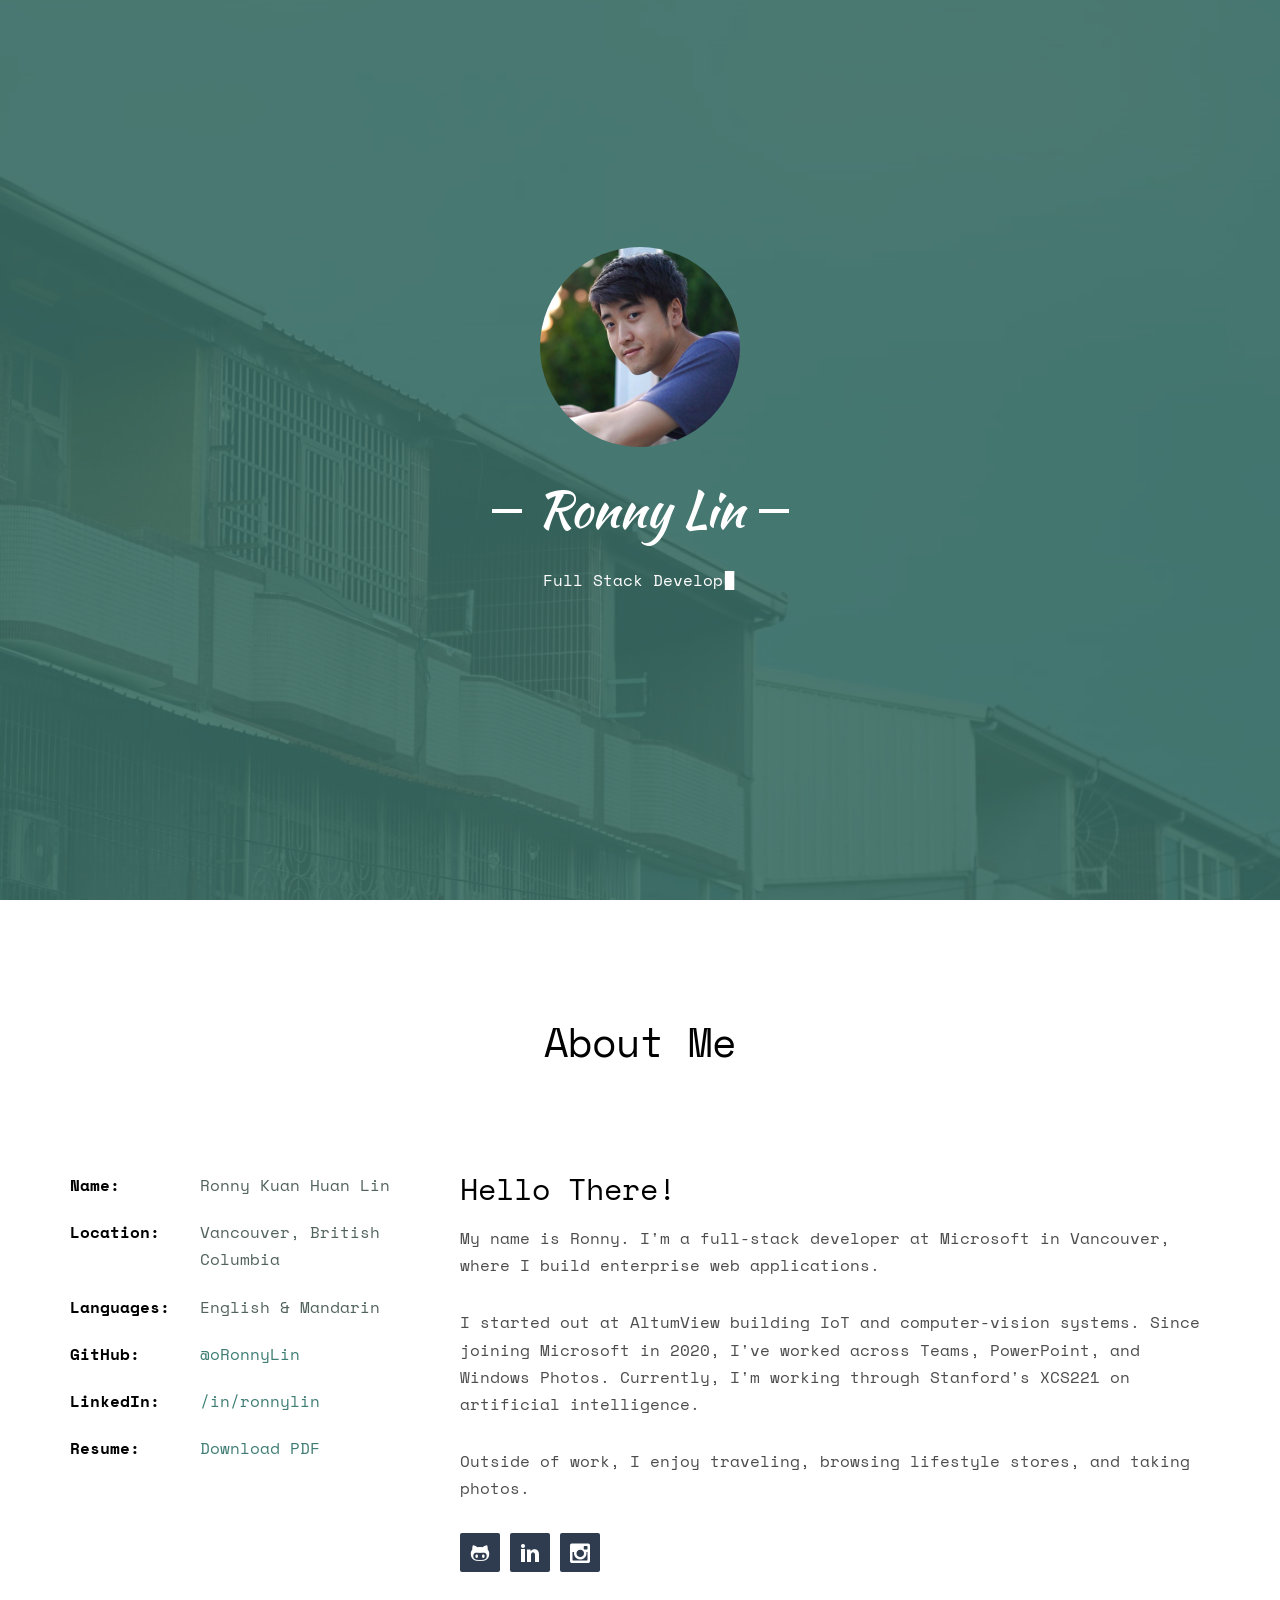
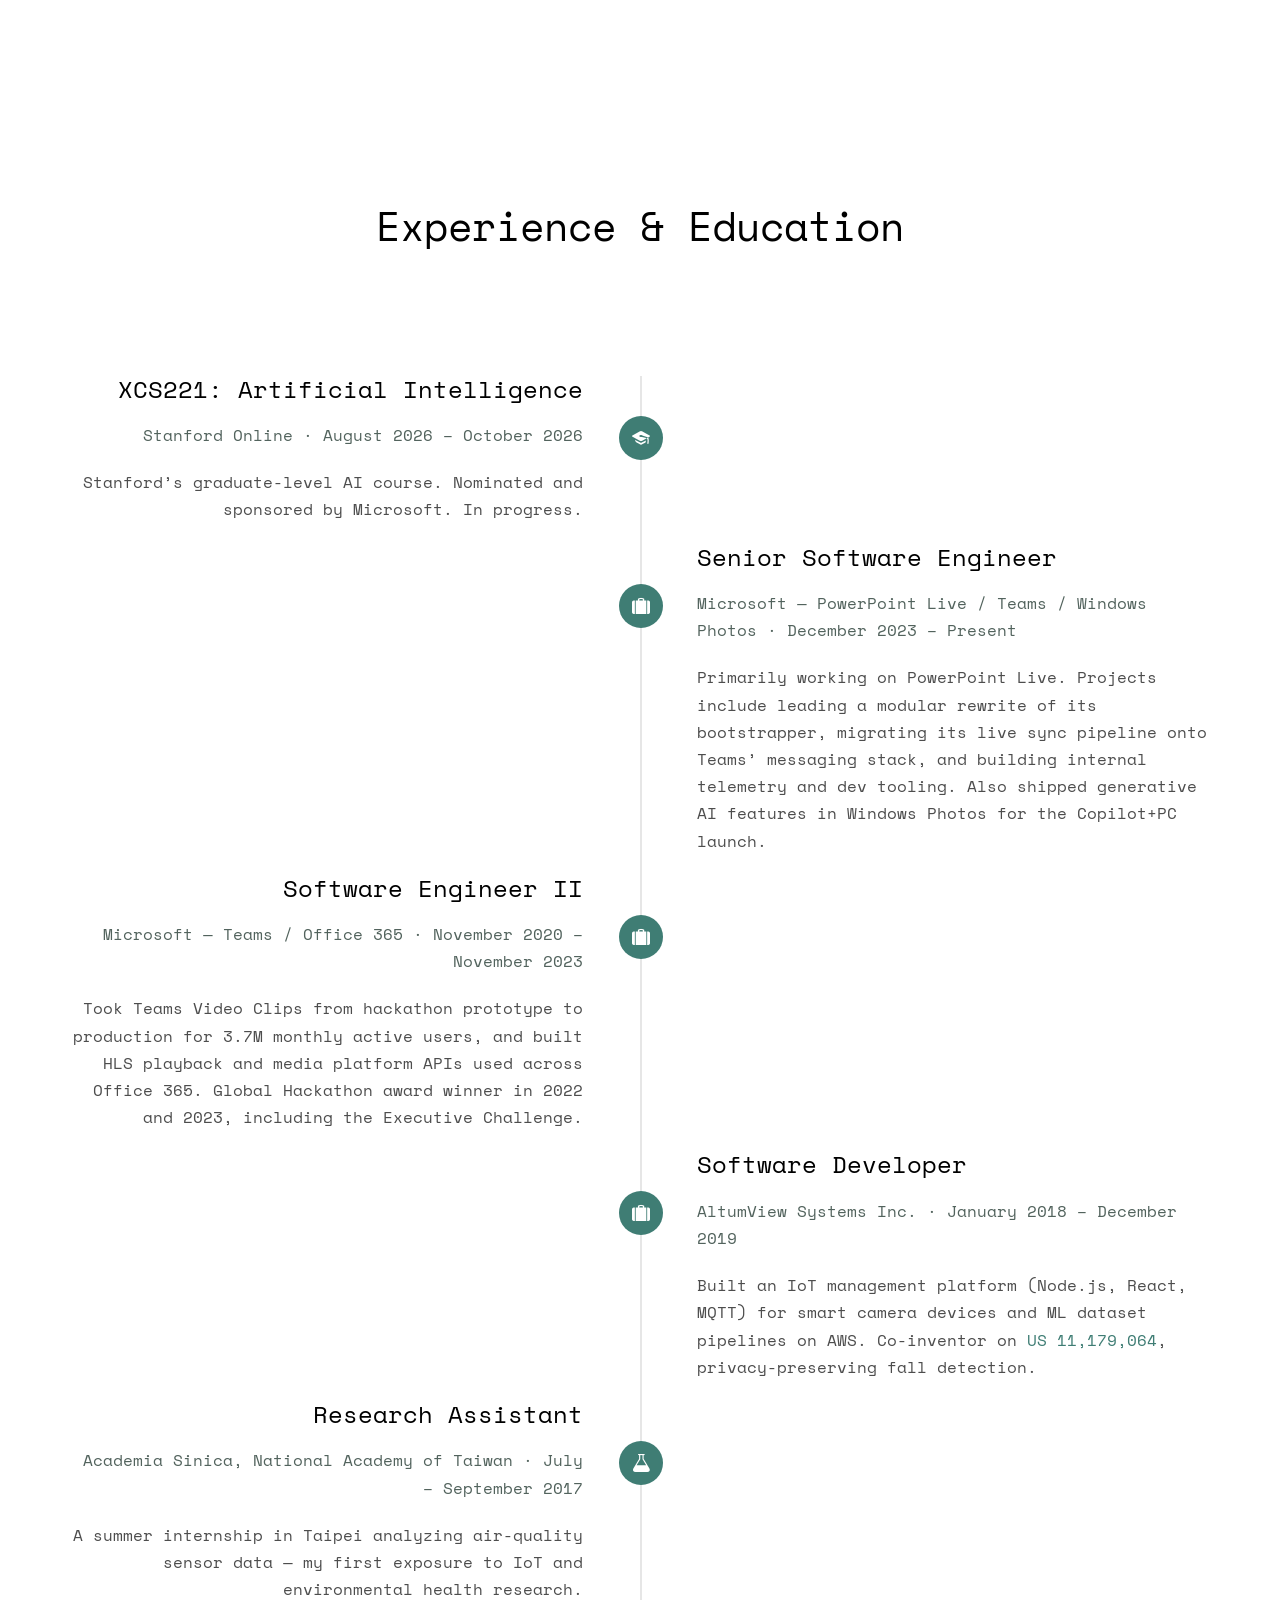
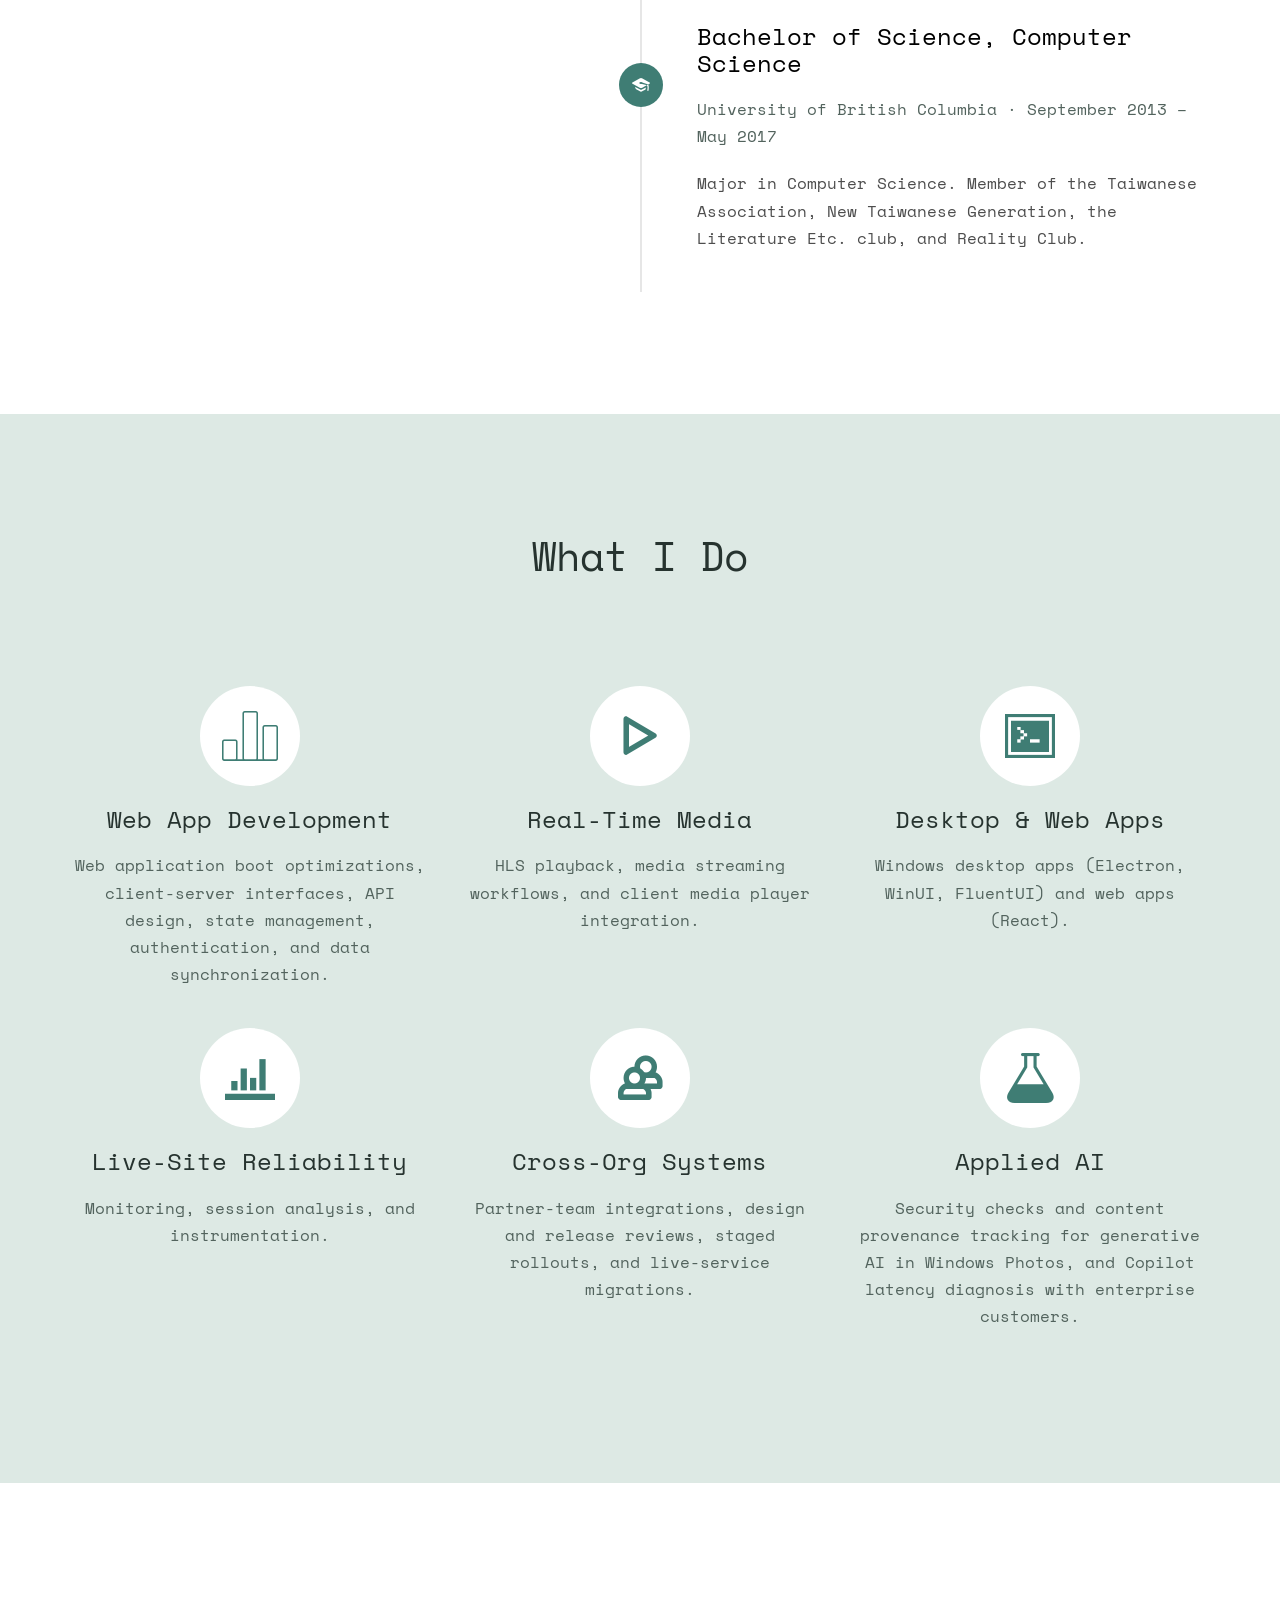
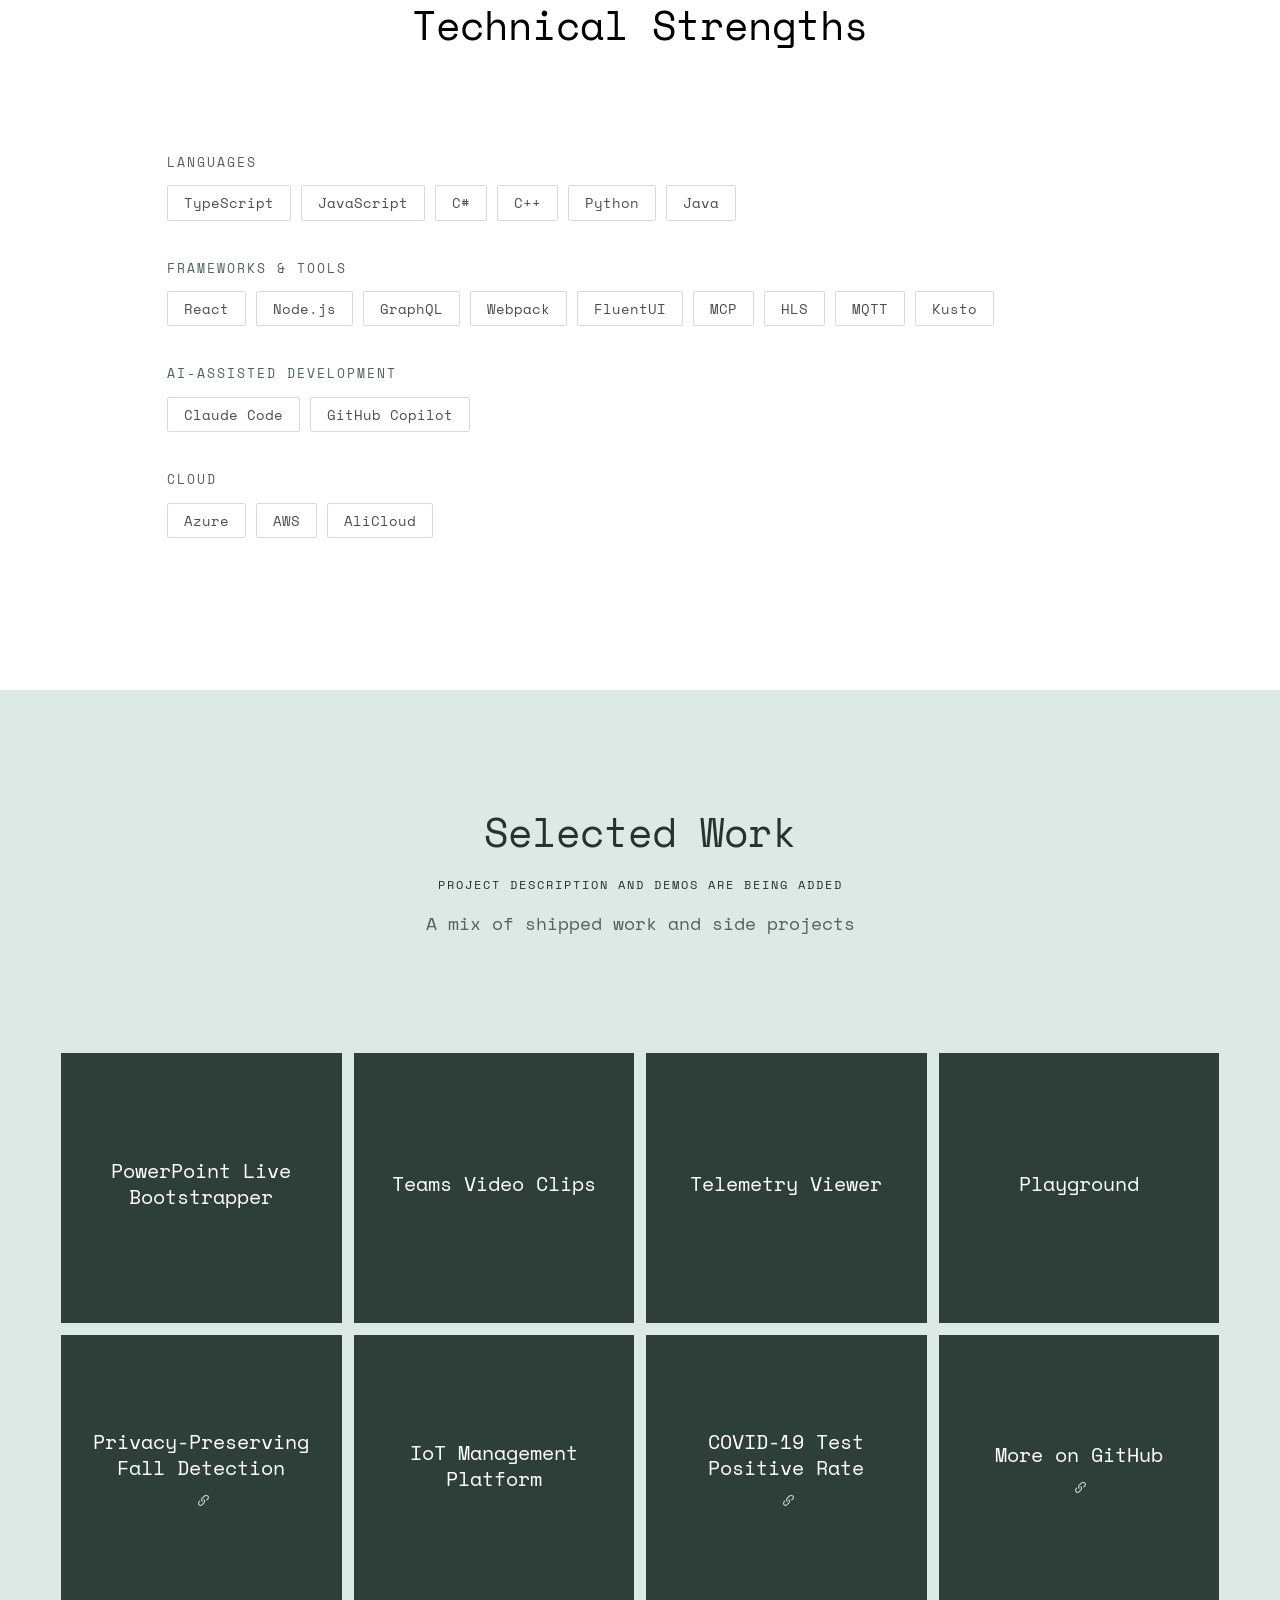
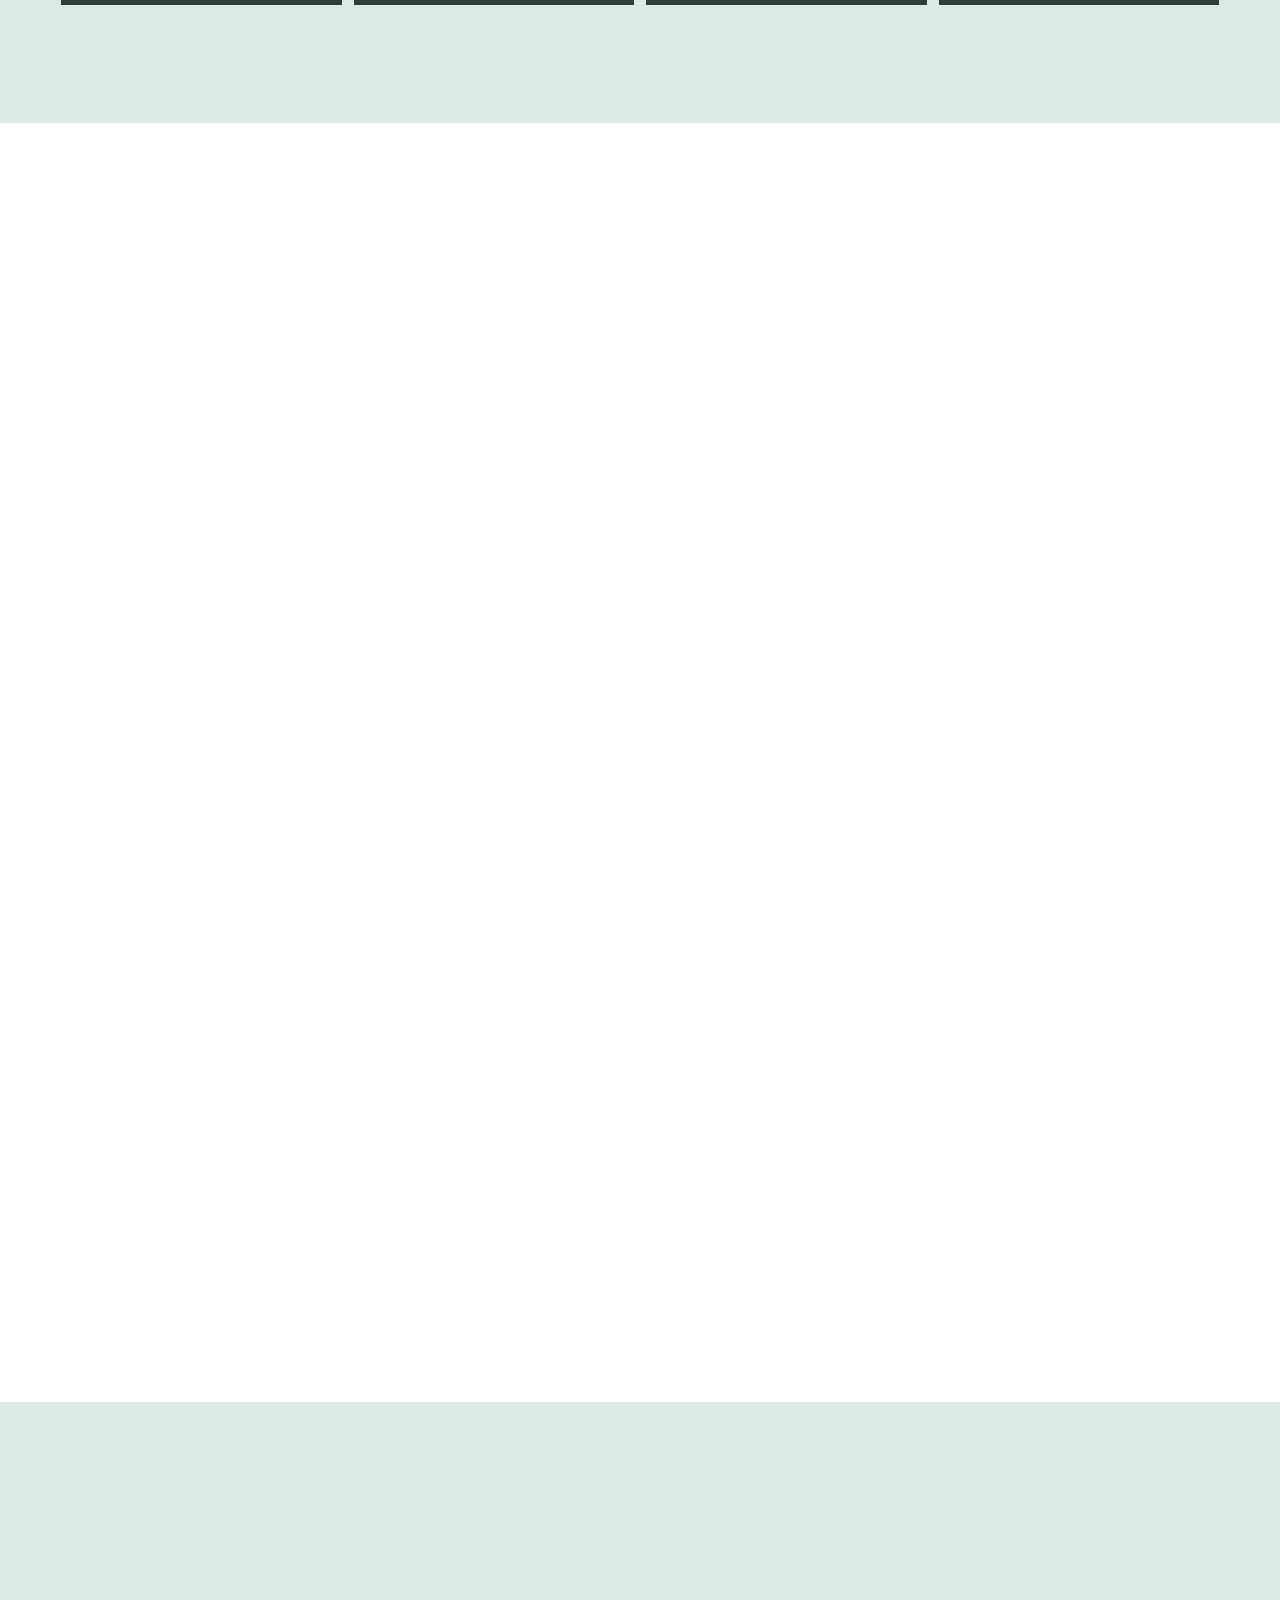
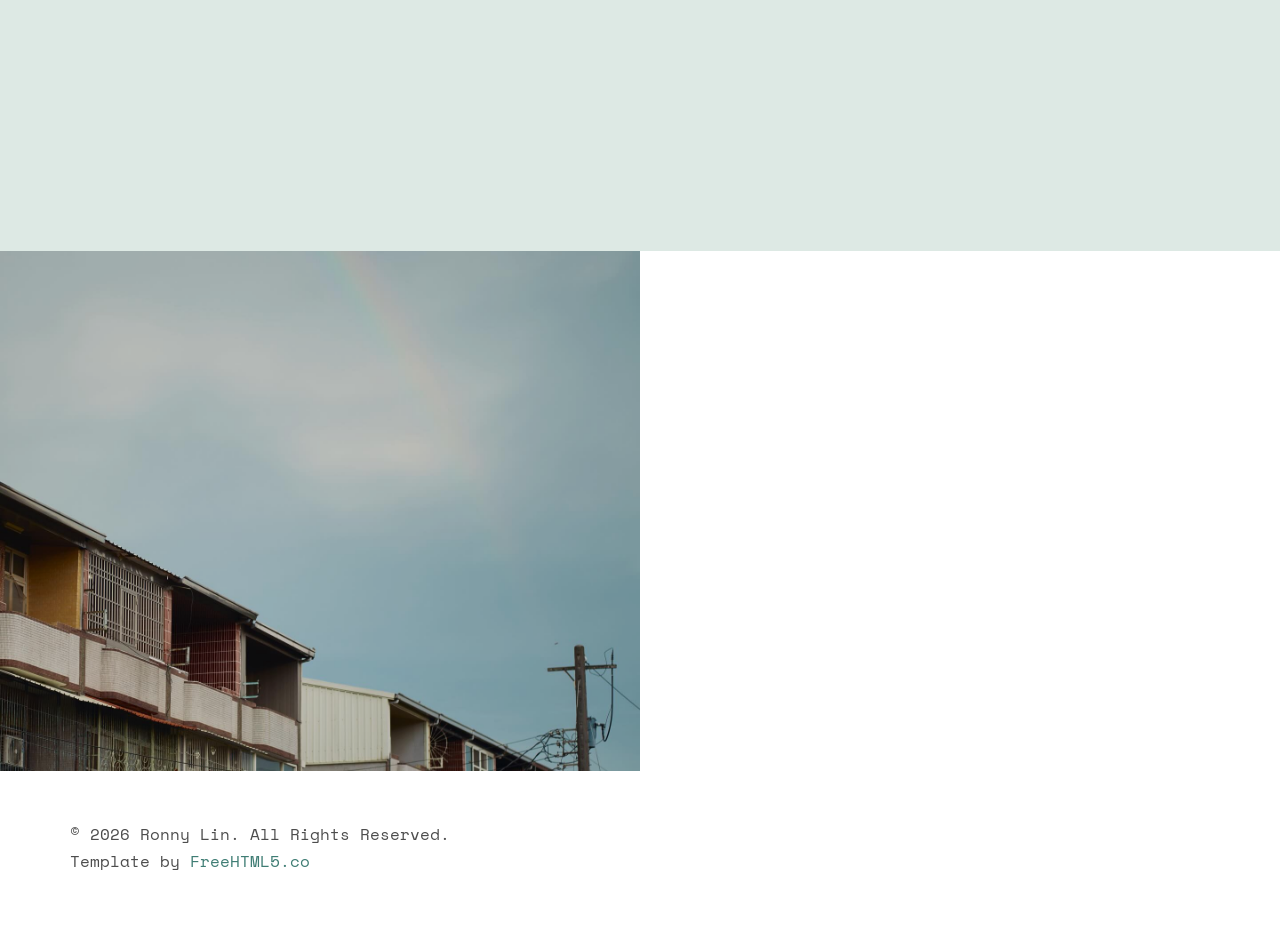
==== index.html @ 52135953 "Hide the role line until typing starts; cycle to Amateur Photographer The role line ships with its f" ====
<!DOCTYPE HTML>
<html lang="en">
	<head>
	<meta charset="utf-8">
	<meta http-equiv="X-UA-Compatible" content="IE=edge">
	<meta name="viewport" content="width=device-width, initial-scale=1">

	<title>Ronny Lin &mdash; Full Stack Developer</title>
	<meta name="description" content="Full stack developer in Vancouver, working across PowerPoint Live, Teams, and Windows Photos. Front-end performance, real-time media, and developer tooling." />
	<meta name="keywords" content="Ronny Lin, software engineer, Vancouver, Microsoft, TypeScript, React, front-end performance, real-time media" />
	<meta name="author" content="Ronny Lin" />

	<meta property="og:title" content="Ronny Lin &mdash; Full Stack Developer"/>
	<meta property="og:description" content="Full stack developer in Vancouver. Front-end performance, real-time media, and developer tooling."/>
	<meta property="og:url" content="https://oronnylin.github.io/"/>
	<meta property="og:site_name" content="Ronny Lin"/>
	<meta property="og:type" content="website"/>
	<meta name="twitter:card" content="summary" />
	<meta name="twitter:title" content="Ronny Lin &mdash; Full Stack Developer" />
	<meta name="twitter:description" content="Full stack developer in Vancouver. Front-end performance, real-time media, and developer tooling." />
	<meta property="og:image" content="https://oronnylin.github.io/images/profile.jpg"/>
	<meta name="twitter:image" content="https://oronnylin.github.io/images/profile.jpg" />
	<link rel="icon" type="image/svg+xml" href="/favicon.svg">

	<link href="https://fonts.googleapis.com/css?family=Space+Mono" rel="stylesheet">
	<link href="https://fonts.googleapis.com/css?family=Kaushan+Script" rel="stylesheet">

	<link rel="stylesheet" href="css/animate.css?v=8">
	<link rel="stylesheet" href="css/icomoon.css?v=8">
	<link rel="stylesheet" href="css/bootstrap.css?v=8">
	<link rel="stylesheet" href="css/style.css?v=8">
	<link rel="stylesheet" href="css/custom.css?v=8">

	<script src="js/modernizr-2.6.2.min.js"></script>
	<!--[if lt IE 9]>
	<script src="js/respond.min.js"></script>
	<![endif]-->

	</head>
	<body>

	<div class="fh5co-loader"></div>

	<div id="page">

	<header id="fh5co-header" class="fh5co-cover js-fullheight" role="banner" style="background-image:url(images/cover-wide.jpg);" data-stellar-background-ratio="0.5">
		<div class="overlay"></div>
		<div class="container">
			<div class="row">
				<div class="col-md-8 col-md-offset-2 text-center">
					<div class="display-t js-fullheight">
						<div class="display-tc js-fullheight hero-stage">
							<div class="profile-thumb hero-reveal" style="background: url(images/profile.jpg);"></div>
							<h1 class="hero-reveal"><span>Ronny Lin</span></h1>
							<h3 class="hero-role"><span id="role-line">Full Stack Developer</span></h3>
							<div class="fh5co-social-wrap hero-icons">
								<ul class="fh5co-social-icons">
									<li><a href="https://github.com/oRonnyLin" target="_blank" rel="noopener" title="GitHub"><i class="icon-github"></i></a></li>
									<li><a href="https://www.linkedin.com/in/ronnylin" target="_blank" rel="noopener" title="LinkedIn"><i class="icon-linkedin2"></i></a></li>
									<li><a href="https://www.instagram.com/oronnylin/" target="_blank" rel="noopener" title="Instagram"><i class="icon-instagram2"></i></a></li>
								</ul>
							</div>
						</div>
					</div>
				</div>
			</div>
		</div>
	</header>

	<div id="fh5co-about" class="animate-box">
		<div class="container">
			<div class="row">
				<div class="col-md-8 col-md-offset-2 text-center fh5co-heading">
					<h2>About Me</h2>
				</div>
			</div>
			<div class="row">
				<div class="col-md-4">
					<ul class="info">
						<li><span class="first-block">Name:</span><span class="second-block">Ronny Kuan Huan Lin</span></li>
						<li><span class="first-block">Location:</span><span class="second-block">Vancouver, British Columbia</span></li>
						<li><span class="first-block">Languages:</span><span class="second-block">English &amp; Mandarin</span></li>
						<li><span class="first-block">GitHub:</span><span class="second-block"><a href="https://github.com/oRonnyLin" target="_blank" rel="noopener">@oRonnyLin</a></span></li>
						<li><span class="first-block">LinkedIn:</span><span class="second-block"><a href="https://www.linkedin.com/in/ronnylin" target="_blank" rel="noopener">/in/ronnylin</a></span></li>
						<li><span class="first-block">Resume:</span><span class="second-block"><a href="files/resume.pdf" target="_blank" rel="noopener">Download PDF</a></span></li>
					</ul>
				</div>
				<div class="col-md-8">
					<h2>Hello There!</h2>
					<p>My name is Ronny. I'm a full-stack developer at Microsoft in Vancouver, where I build enterprise web applications.</p>
					<p>I started out at AltumView building IoT and computer-vision systems. Since joining Microsoft in 2020, I've worked across Teams, PowerPoint, and Windows Photos. Currently, I'm working through Stanford's XCS221 on artificial intelligence.</p>
					<p>Outside of work, I enjoy traveling, browsing lifestyle stores, and taking photos.</p>
					<div class="fh5co-social-wrap">
						<ul class="fh5co-social-icons">
							<li><a href="https://github.com/oRonnyLin" target="_blank" rel="noopener" aria-label="GitHub"><i class="icon-github" aria-hidden="true"></i></a></li>
							<li><a href="https://www.linkedin.com/in/ronnylin" target="_blank" rel="noopener" aria-label="LinkedIn"><i class="icon-linkedin2" aria-hidden="true"></i></a></li>
							<li><a href="https://www.instagram.com/oronnylin/" target="_blank" rel="noopener" aria-label="Instagram"><i class="icon-instagram2" aria-hidden="true"></i></a></li>
						</ul>
					</div>
				</div>
			</div>
		</div>
	</div>

	<div id="fh5co-resume" class="fh5co-bg-color">
		<div class="container">
			<div class="row animate-box">
				<div class="col-md-8 col-md-offset-2 text-center fh5co-heading">
					<h2>Experience &amp; Education</h2>
				</div>
			</div>
			<div class="row">
				<div class="col-md-12 col-md-offset-0">
					<ul class="timeline">

						<li class="animate-box timeline-unverted">
							<div class="timeline-badge"><i class="icon-graduation-cap"></i></div>
							<div class="timeline-panel">
								<div class="timeline-heading">
									<h3 class="timeline-title">XCS221: Artificial Intelligence</h3>
									<span class="company">Stanford Online &middot; August 2026 &ndash; October 2026</span>
								</div>
								<div class="timeline-body">
									<p>Stanford&rsquo;s graduate-level AI course. Nominated and sponsored by Microsoft. In progress.</p>
								</div>
							</div>
						</li>

						<li class="timeline-inverted animate-box">
							<div class="timeline-badge"><i class="icon-suitcase"></i></div>
							<div class="timeline-panel">
								<div class="timeline-heading">
									<h3 class="timeline-title">Senior Software Engineer</h3>
									<span class="company">Microsoft &mdash; PowerPoint Live / Teams / Windows Photos &middot; December 2023 &ndash; Present</span>
								</div>
								<div class="timeline-body">
									<p>Primarily working on PowerPoint Live. Projects include leading a modular rewrite of its bootstrapper, migrating its live sync pipeline onto Teams&rsquo; messaging stack, and building internal telemetry and dev tooling. Also shipped generative AI features in Windows Photos for the Copilot+PC launch.</p>
								</div>
							</div>
						</li>

						<li class="animate-box timeline-unverted">
							<div class="timeline-badge"><i class="icon-suitcase"></i></div>
							<div class="timeline-panel">
								<div class="timeline-heading">
									<h3 class="timeline-title">Software Engineer II</h3>
									<span class="company">Microsoft &mdash; Teams / Office 365 &middot; November 2020 &ndash; November 2023</span>
								</div>
								<div class="timeline-body">
									<p>Took Teams Video Clips from hackathon prototype to production for 3.7M monthly active users, and built HLS playback and media platform APIs used across Office 365. Global Hackathon award winner in 2022 and 2023, including the Executive Challenge.</p>
								</div>
							</div>
						</li>

						<li class="timeline-inverted animate-box">
							<div class="timeline-badge"><i class="icon-suitcase"></i></div>
							<div class="timeline-panel">
								<div class="timeline-heading">
									<h3 class="timeline-title">Software Developer</h3>
									<span class="company">AltumView Systems Inc. &middot; January 2018 &ndash; December 2019</span>
								</div>
								<div class="timeline-body">
									<p>Built an IoT management platform (Node.js, React, MQTT) for smart camera devices and ML dataset pipelines on AWS. Co-inventor on <a href="https://patents.google.com/patent/US11179064B2/en" target="_blank" rel="noopener">US&nbsp;11,179,064</a>, privacy-preserving fall detection.</p>
								</div>
							</div>
						</li>

						<li class="animate-box timeline-unverted">
							<div class="timeline-badge"><i class="icon-lab"></i></div>
							<div class="timeline-panel">
								<div class="timeline-heading">
									<h3 class="timeline-title">Research Assistant</h3>
									<span class="company">Academia Sinica, National Academy of Taiwan &middot; July &ndash; September 2017</span>
								</div>
								<div class="timeline-body">
									<p>A summer internship in Taipei analyzing air-quality sensor data &mdash; my first exposure to IoT and environmental health research.</p>
								</div>
							</div>
						</li>

						<li class="timeline-inverted animate-box">
							<div class="timeline-badge"><i class="icon-graduation-cap"></i></div>
							<div class="timeline-panel">
								<div class="timeline-heading">
									<h3 class="timeline-title">Bachelor of Science, Computer Science</h3>
									<span class="company">University of British Columbia &middot; September 2013 &ndash; May 2017</span>
								</div>
								<div class="timeline-body">
									<p>Major in Computer Science. Member of the Taiwanese Association, New Taiwanese Generation, the Literature Etc. club, and Reality Club.</p>
								</div>
							</div>
						</li>

			    	</ul>
				</div>
			</div>
		</div>
	</div>

	<div id="fh5co-features" class="animate-box">
		<div class="container">
			<div class="services-padding">
				<div class="row">
					<div class="col-md-8 col-md-offset-2 text-center fh5co-heading">
						<h2>What I Do</h2>
					</div>
				</div>
				<div class="row">
					<div class="col-md-4 text-center">
						<div class="feature-left">
							<span class="icon"><i class="icon-bargraph"></i></span>
							<div class="feature-copy">
								<h3>Web App Development</h3>
								<p>Web application boot optimizations, client-server interfaces, API design, state management, authentication, and data synchronization.</p>
							</div>
						</div>
					</div>
					<div class="col-md-4 text-center">
						<div class="feature-left">
							<span class="icon"><i class="icon-play"></i></span>
							<div class="feature-copy">
								<h3>Real-Time Media</h3>
								<p>HLS playback, media streaming workflows, and client media player integration.</p>
							</div>
						</div>
					</div>
					<div class="col-md-4 text-center">
						<div class="feature-left">
							<span class="icon"><i class="icon-terminal"></i></span>
							<div class="feature-copy">
								<h3>Desktop &amp; Web Apps</h3>
								<p>Windows desktop apps (Electron, WinUI, FluentUI) and web apps (React).</p>
							</div>
						</div>
					</div>
				</div>

				<div class="row">
					<div class="col-md-4 text-center">
						<div class="feature-left">
							<span class="icon"><i class="icon-stats-bars"></i></span>
							<div class="feature-copy">
								<h3>Live-Site Reliability</h3>
								<p>Monitoring, session analysis, and instrumentation.</p>
							</div>
						</div>
					</div>
					<div class="col-md-4 text-center">
						<div class="feature-left">
							<span class="icon"><i class="icon-users2"></i></span>
							<div class="feature-copy">
								<h3>Cross-Org Systems</h3>
								<p>Partner-team integrations, design and release reviews, staged rollouts, and live-service migrations.</p>
							</div>
						</div>
					</div>
					<div class="col-md-4 text-center">
						<div class="feature-left">
							<span class="icon"><i class="icon-lab"></i></span>
							<div class="feature-copy">
								<h3>Applied AI</h3>
								<p>Security checks and content provenance tracking for generative AI in Windows Photos, and Copilot latency diagnosis with enterprise customers.</p>
							</div>
						</div>
					</div>
				</div>
			</div>
		</div>
	</div>

	<div id="fh5co-skills" class="animate-box">
		<div class="container">
			<div class="row">
				<div class="col-md-8 col-md-offset-2 text-center fh5co-heading">
					<h2>Technical Strengths</h2>
				</div>
			</div>
			<div class="row">
				<div class="col-md-10 col-md-offset-1">
					<div class="skill-group">
						<h3>Languages</h3>
						<ul class="skill-tags">
							<li>TypeScript</li><li>JavaScript</li><li>C#</li><li>C++</li><li>Python</li><li>Java</li>
						</ul>
					</div>
					<div class="skill-group">
						<h3>Frameworks &amp; Tools</h3>
						<ul class="skill-tags">
							<li>React</li><li>Node.js</li><li>GraphQL</li><li>Webpack</li><li>FluentUI</li><li>MCP</li><li>HLS</li><li>MQTT</li><li>Kusto</li>
						</ul>
					</div>
					<div class="skill-group">
						<h3>AI-Assisted Development</h3>
						<ul class="skill-tags">
							<li>Claude Code</li><li>GitHub Copilot</li>
						</ul>
					</div>
					<div class="skill-group">
						<h3>Cloud</h3>
						<ul class="skill-tags">
							<li>Azure</li><li>AWS</li><li>AliCloud</li>
						</ul>
					</div>
				</div>
			</div>
		</div>
	</div>

	<div id="fh5co-work" class="fh5co-bg-dark">
		<div class="container">
			<div class="row animate-box">
				<div class="col-md-8 col-md-offset-2 text-center fh5co-heading">
					<h2>Selected Work</h2>
					<span class="wip">Project description and demos are being added</span>
					<p>A mix of shipped work and side projects</p>
				</div>
			</div>
			<div class="row">

				<div class="col-md-3 text-center col-padding animate-box">
					<div class="work work--flat">
						<div class="desc">
							<h3>PowerPoint Live Bootstrapper</h3>
						</div>
					</div>
				</div>
				<div class="col-md-3 text-center col-padding animate-box">
					<div class="work work--flat">
						<div class="desc">
							<h3>Teams Video Clips</h3>
						</div>
					</div>
				</div>
				<div class="col-md-3 text-center col-padding animate-box">
					<div class="work work--flat">
						<div class="desc">
							<h3>Telemetry Viewer</h3>
						</div>
					</div>
				</div>
				<div class="col-md-3 text-center col-padding animate-box">
					<div class="work work--flat">
						<div class="desc">
							<h3>Playground</h3>
						</div>
					</div>
				</div>
				<div class="col-md-3 text-center col-padding animate-box">
					<a href="https://patents.google.com/patent/US11179064B2/en" target="_blank" rel="noopener" class="work work--flat work--link">
						<div class="desc">
							<h3>Privacy-Preserving Fall Detection</h3>
							<span><i class="icon-link2"></i></span>
						</div>
					</a>
				</div>
				<div class="col-md-3 text-center col-padding animate-box">
					<div class="work work--flat">
						<div class="desc">
							<h3>IoT Management Platform</h3>
						</div>
					</div>
				</div>
				<div class="col-md-3 text-center col-padding animate-box">
					<a href="https://github.com/kl884/COVID-19-Test-Positive-Rate" target="_blank" rel="noopener" class="work work--flat work--link">
						<div class="desc">
							<h3>COVID-19 Test Positive Rate</h3>
							<span><i class="icon-link2"></i></span>
						</div>
					</a>
				</div>
				<div class="col-md-3 text-center col-padding animate-box">
					<a href="https://github.com/oRonnyLin?tab=repositories" target="_blank" rel="noopener" class="work work--flat work--link">
						<div class="desc">
							<h3>More on GitHub</h3>
							<span><i class="icon-link2"></i></span>
						</div>
					</a>
				</div>
			</div>
		</div>
	</div>


	<div id="fh5co-photos">
		<div class="container">
			<div class="row animate-box">
				<div class="col-md-8 col-md-offset-2 text-center fh5co-heading">
					<h2>Photography</h2>
					<span class="wip">Nature, Street, Life</span>
					<p>I like to take photos of nature and document events around me. These are some of the photos that I&rsquo;ve taken in Taiwan, Japan, and Canada.</p>
				</div>
			</div>
			<div class="row animate-box">
				<div class="col-md-12">
					<div class="photo-grid">
						<a href="images/photos/photo-1.jpg" target="_blank" rel="noopener"><img src="images/photos/photo-1.jpg" alt="Figures walking through circles of dappled sunlight on a forest floor" loading="lazy"></a>
						<a href="images/photos/photo-2.jpg" target="_blank" rel="noopener"><img src="images/photos/photo-2.jpg" alt="Morning fog flowing over layered mountain ridges at sunrise" loading="lazy"></a>
						<a href="images/photos/photo-6.jpg" target="_blank" rel="noopener"><img src="images/photos/photo-6.jpg" alt="Tunnel of vermilion torii gates at Fushimi Inari, Kyoto" loading="lazy"></a>
						<a href="images/photos/photo-3.jpg" target="_blank" rel="noopener"><img src="images/photos/photo-3.jpg" alt="Blue-hazed mountain ridges receding toward a lake in the valley" loading="lazy"></a>
						<a href="images/photos/photo-4.jpg" target="_blank" rel="noopener"><img src="images/photos/photo-4.jpg" alt="Blue forget-me-not flowers against dark green leaves" loading="lazy"></a>
						<a href="images/photos/photo-5.jpg" target="_blank" rel="noopener"><img src="images/photos/photo-5.jpg" alt="A bride’s hand resting on the groom’s arm, bouquet in the foreground" loading="lazy"></a>
					</div>
				</div>
			</div>
		</div>
	</div>

	<div id="fh5co-started" class="fh5co-bg-dark">
		<div class="overlay"></div>
		<div class="container">
			<div class="row animate-box">
				<div class="col-md-8 col-md-offset-2 text-center fh5co-heading">
					<h2>Get In Touch</h2>
					<p>Open to interesting challenges or just a casual chat</p>
					<p><a href="https://www.linkedin.com/in/ronnylin" target="_blank" rel="noopener" class="btn btn-default btn-lg">Connect on LinkedIn</a></p>
				</div>
			</div>
		</div>
	</div>

	<div id="fh5co-consult">
		<div class="video fh5co-video" style="background-image: url(images/cover.jpg?v=2);">
			<div class="overlay"></div>
		</div>
		<div class="choose animate-box">
			<h2>Contact</h2>
			<ul class="contact-list">
				<li><i class="icon-linkedin2"></i><a href="https://www.linkedin.com/in/ronnylin" target="_blank" rel="noopener">linkedin.com/in/ronnylin</a></li>
				<li><i class="icon-github"></i><a href="https://github.com/oRonnyLin" target="_blank" rel="noopener">github.com/oRonnyLin</a></li>
				<li><i class="icon-instagram2"></i><a href="https://www.instagram.com/oronnylin/" target="_blank" rel="noopener">instagram.com/oronnylin</a></li>
				<li><i class="icon-location2"></i><span>Vancouver, British Columbia</span></li>
			</ul>
			<p><a href="files/resume.pdf" target="_blank" rel="noopener" class="btn btn-primary">Download Resume</a></p>
		</div>
	</div>

	</div>

	<div id="fh5co-footer">
		<div class="container">
			<div class="row">
				<div class="col-md-12">
					<p>&copy; <span id="year">2026</span> Ronny Lin. All Rights Reserved.
					<br>Template by <a href="http://freehtml5.co" target="_blank" rel="noopener">FreeHTML5.co</a></p>
				</div>
			</div>
		</div>
	</div>

	<div class="gototop js-top">
		<a href="#" class="js-gotop" aria-label="Back to top"><i class="icon-arrow-up22" aria-hidden="true"></i></a>
	</div>

	<div id="lightbox" role="dialog" aria-modal="true" aria-label="Photo viewer" hidden>
		<button id="lightbox-close" type="button" aria-label="Close photo">&times;</button>
		<img id="lightbox-img" src="" alt="">
	</div>

	<script src="js/jquery.min.js"></script>
	<script src="js/jquery.easing.1.3.js"></script>
	<script src="js/bootstrap.min.js"></script>
	<script src="js/jquery.waypoints.min.js"></script>
	<script src="js/jquery.stellar.min.js"></script>
	<script src="js/main.js"></script>
	<script>document.getElementById('year').textContent = new Date().getFullYear();</script>
	<script>
	(function () {
		var reduced = window.matchMedia && matchMedia('(prefers-reduced-motion: reduce)').matches;

		/* --- hero: rise, type the role, then the icons --- */
		var stage = document.querySelector('.hero-stage');
		var role = document.getElementById('role-line');
		if (stage && role && !reduced) {
			stage.classList.add('hero-armed');
			setTimeout(function () { stage.classList.add('hero-play'); }, 250);
			var roles = ['Full Stack Developer', 'Amateur Photographer'];
			setTimeout(function () {
				role.textContent = '';
				role.classList.add('type-caret');
				role.parentElement.classList.add('role-live');
				var ri = 0, ci = 0, deleting = false, iconsIn = false, timer;
				function tick() {
					var word = roles[ri % roles.length];
					if (deleting) {
						role.textContent = word.slice(0, --ci);
						if (ci === 0) { deleting = false; ri++; }
					} else {
						role.textContent = word.slice(0, ++ci);
						if (ci === word.length) {
							clearInterval(timer);
							if (!iconsIn) { iconsIn = true; stage.classList.add('hero-icons-in'); }
							if (ri < roles.length) {
								setTimeout(function () { deleting = true; timer = setInterval(tick, 40); },
									ri === roles.length - 1 ? 2000 : 1500);
							} else {
								setTimeout(function () { role.classList.remove('type-caret'); }, 1800);
							}
						}
					}
				}
				timer = setInterval(tick, 70);
			}, 950);
		} else if (stage) {
			stage.classList.add('hero-icons-in');
		}

		/* --- photo lightbox: fit to screen, keep aspect ratio --- */
		var box = document.getElementById('lightbox');
		var img = document.getElementById('lightbox-img');
		var closeBtn = document.getElementById('lightbox-close');
		var lastFocus = null;
		function openBox(href, alt) {
			img.src = href; img.alt = alt || '';
			box.hidden = false;
			document.body.style.overflow = 'hidden';
			lastFocus = document.activeElement;
			closeBtn.focus();
		}
		function closeBox() {
			box.hidden = true; img.src = '';
			document.body.style.overflow = '';
			if (lastFocus) lastFocus.focus();
		}
		document.querySelectorAll('.photo-grid a').forEach(function (a) {
			a.addEventListener('click', function (e) {
				if (e.metaKey || e.ctrlKey || e.shiftKey) return;
				e.preventDefault();
				var t = a.querySelector('img');
				openBox(a.getAttribute('href'), t ? t.alt : '');
			});
		});
		box.addEventListener('click', function (e) { if (e.target !== img) closeBox(); });
		closeBtn.addEventListener('click', closeBox);
		document.addEventListener('keydown', function (e) {
			if (e.key === 'Escape' && !box.hidden) closeBox();
		});
	})();
	</script>

	</body>
</html>
---- css/icomoon.css ----
@font-face {
    font-family: 'icomoon';
    src:    url('../fonts/icomoon/icomoon.eot?1oniuf');
    src:    url('../fonts/icomoon/icomoon.eot?1oniuf#iefix') format('embedded-opentype'),
        url('../fonts/icomoon/icomoon.ttf?1oniuf') format('truetype'),
        url('../fonts/icomoon/icomoon.woff?1oniuf') format('woff'),
        url('../fonts/icomoon/icomoon.svg?1oniuf#icomoon') format('svg');
    font-weight: normal;
    font-style: normal;
}

[class^="icon-"], [class*=" icon-"] {
    /* use !important to prevent issues with browser extensions that change fonts */
    font-family: 'icomoon' !important;
    speak: none;
    font-style: normal;
    font-weight: normal;
    font-variant: normal;
    text-transform: none;
    line-height: 1;

    /* Better Font Rendering =========== */
    -webkit-font-smoothing: antialiased;
    -moz-osx-font-smoothing: grayscale;
}

.icon-mobile:before {
    content: "\e000";
}
.icon-laptop:before {
    content: "\e001";
}
.icon-desktop:before {
    content: "\e002";
}
.icon-tablet:before {
    content: "\e003";
}
.icon-phone:before {
    content: "\e004";
}
.icon-document:before {
    content: "\e005";
}
.icon-documents:before {
    content: "\e006";
}
.icon-search:before {
    content: "\e007";
}
.icon-clipboard:before {
    content: "\e008";
}
.icon-newspaper:before {
    content: "\e009";
}
.icon-notebook:before {
    content: "\e00a";
}
.icon-book-open:before {
    content: "\e00b";
}
.icon-browser:before {
    content: "\e00c";
}
.icon-calendar:before {
    content: "\e00d";
}
.icon-presentation:before {
    content: "\e00e";
}
.icon-picture:before {
    content: "\e00f";
}
.icon-pictures:before {
    content: "\e010";
}
.icon-video:before {
    content: "\e011";
}
.icon-camera:before {
    content: "\e012";
}
.icon-printer:before {
    content: "\e013";
}
.icon-toolbox:before {
    content: "\e014";
}
.icon-briefcase:before {
    content: "\e015";
}
.icon-wallet:before {
    content: "\e016";
}
.icon-gift:before {
    content: "\e017";
}
.icon-bargraph:before {
    content: "\e018";
}
.icon-grid:before {
    content: "\e019";
}
.icon-expand:before {
    content: "\e01a";
}
.icon-focus:before {
    content: "\e01b";
}
.icon-edit:before {
    content: "\e01c";
}
.icon-adjustments:before {
    content: "\e01d";
}
.icon-ribbon:before {
    content: "\e01e";
}
.icon-hourglass:before {
    content: "\e01f";
}
.icon-lock:before {
    content: "\e020";
}
.icon-megaphone:before {
    content: "\e021";
}
.icon-shield:before {
    content: "\e022";
}
.icon-trophy:before {
    content: "\e023";
}
.icon-flag:before {
    content: "\e024";
}
.icon-map:before {
    content: "\e025";
}
.icon-puzzle:before {
    content: "\e026";
}
.icon-basket:before {
    content: "\e027";
}
.icon-envelope:before {
    content: "\e028";
}
.icon-streetsign:before {
    content: "\e029";
}
.icon-telescope:before {
    content: "\e02a";
}
.icon-gears:before {
    content: "\e02b";
}
.icon-key:before {
    content: "\e02c";
}
.icon-paperclip:before {
    content: "\e02d";
}
.icon-attachment:before {
    content: "\e02e";
}
.icon-pricetags:before {
    content: "\e02f";
}
.icon-lightbulb:before {
    content: "\e030";
}
.icon-layers:before {
    content: "\e031";
}
.icon-pencil:before {
    content: "\e032";
}
.icon-tools:before {
    content: "\e033";
}
.icon-tools-2:before {
    content: "\e034";
}
.icon-scissors:before {
    content: "\e035";
}
.icon-paintbrush:before {
    content: "\e036";
}
.icon-magnifying-glass:before {
    content: "\e037";
}
.icon-circle-compass:before {
    content: "\e038";
}
.icon-linegraph:before {
    content: "\e039";
}
.icon-mic:before {
    content: "\e03a";
}
.icon-strategy:before {
    content: "\e03b";
}
.icon-beaker:before {
    content: "\e03c";
}
.icon-caution:before {
    content: "\e03d";
}
.icon-recycle:before {
    content: "\e03e";
}
.icon-anchor:before {
    content: "\e03f";
}
.icon-profile-male:before {
    content: "\e040";
}
.icon-profile-female:before {
    content: "\e041";
}
.icon-bike:before {
    content: "\e042";
}
.icon-wine:before {
    content: "\e043";
}
.icon-hotairballoon:before {
    content: "\e044";
}
.icon-globe:before {
    content: "\e045";
}
.icon-genius:before {
    content: "\e046";
}
.icon-map-pin:before {
    content: "\e047";
}
.icon-dial:before {
    content: "\e048";
}
.icon-chat:before {
    content: "\e049";
}
.icon-heart:before {
    content: "\e04a";
}
.icon-cloud:before {
    content: "\e04b";
}
.icon-upload:before {
    content: "\e04c";
}
.icon-download:before {
    content: "\e04d";
}
.icon-target:before {
    content: "\e04e";
}
.icon-hazardous:before {
    content: "\e04f";
}
.icon-piechart:before {
    content: "\e050";
}
.icon-speedometer:before {
    content: "\e051";
}
.icon-global:before {
    content: "\e052";
}
.icon-compass:before {
    content: "\e053";
}
.icon-lifesaver:before {
    content: "\e054";
}
.icon-clock:before {
    content: "\e055";
}
.icon-aperture:before {
    content: "\e056";
}
.icon-quote:before {
    content: "\e057";
}
.icon-scope:before {
    content: "\e058";
}
.icon-alarmclock:before {
    content: "\e059";
}
.icon-refresh:before {
    content: "\e05a";
}
.icon-happy:before {
    content: "\e05b";
}
.icon-sad:before {
    content: "\e05c";
}
.icon-facebook:before {
    content: "\e05d";
}
.icon-twitter:before {
    content: "\e05e";
}
.icon-googleplus:before {
    content: "\e05f";
}
.icon-rss:before {
    content: "\e060";
}
.icon-tumblr:before {
    content: "\e061";
}
.icon-linkedin:before {
    content: "\e062";
}
.icon-dribbble:before {
    content: "\e063";
}
.icon-box2:before {
    content: "\ea82";
}
.icon-write:before {
    content: "\ea83";
}
.icon-clock2:before {
    content: "\ea84";
}
.icon-reply2:before {
    content: "\ea85";
}
.icon-reply-all2:before {
    content: "\ea86";
}
.icon-forward2:before {
    content: "\ea87";
}
.icon-flag2:before {
    content: "\ea88";
}
.icon-search2:before {
    content: "\ea89";
}
.icon-trash2:before {
    content: "\ea8a";
}
.icon-envelope2:before {
    content: "\ea8b";
}
.icon-bubble:before {
    content: "\ea8c";
}
.icon-bubbles:before {
    content: "\ea8d";
}
.icon-user2:before {
    content: "\ea8e";
}
.icon-users2:before {
    content: "\ea8f";
}
.icon-cloud2:before {
    content: "\ea90";
}
.icon-download2:before {
    content: "\ea91";
}
.icon-upload2:before {
    content: "\ea92";
}
.icon-rain:before {
    content: "\ea93";
}
.icon-sun:before {
    content: "\ea94";
}
.icon-moon2:before {
    content: "\ea95";
}
.icon-bell2:before {
    content: "\ea96";
}
.icon-folder2:before {
    content: "\ea97";
}
.icon-pin2:before {
    content: "\ea98";
}
.icon-sound2:before {
    content: "\ea99";
}
.icon-microphone:before {
    content: "\ea9a";
}
.icon-camera2:before {
    content: "\ea9b";
}
.icon-image2:before {
    content: "\ea9c";
}
.icon-cog2:before {
    content: "\ea9d";
}
.icon-calendar2:before {
    content: "\ea9e";
}
.icon-book2:before {
    content: "\ea9f";
}
.icon-map-marker:before {
    content: "\eaa0";
}
.icon-store:before {
    content: "\eaa1";
}
.icon-support:before {
    content: "\eaa2";
}
.icon-tag2:before {
    content: "\eaa3";
}
.icon-heart2:before {
    content: "\eaa4";
}
.icon-video-camera:before {
    content: "\eaa5";
}
.icon-trophy2:before {
    content: "\eaa6";
}
.icon-cart:before {
    content: "\eaa7";
}
.icon-eye2:before {
    content: "\eaa8";
}
.icon-cancel:before {
    content: "\eaa9";
}
.icon-chart:before {
    content: "\eaaa";
}
.icon-target2:before {
    content: "\eaab";
}
.icon-printer2:before {
    content: "\eaac";
}
.icon-location2:before {
    content: "\eaad";
}
.icon-bookmark2:before {
    content: "\eaae";
}
.icon-monitor:before {
    content: "\eaaf";
}
.icon-cross2:before {
    content: "\eab0";
}
.icon-plus2:before {
    content: "\eab1";
}
.icon-left:before {
    content: "\eab2";
}
.icon-up:before {
    content: "\eab3";
}
.icon-browser2:before {
    content: "\eab4";
}
.icon-windows:before {
    content: "\eab5";
}
.icon-switch2:before {
    content: "\eab6";
}
.icon-dashboard:before {
    content: "\eab7";
}
.icon-play:before {
    content: "\eab8";
}
.icon-fast-forward:before {
    content: "\eab9";
}
.icon-next:before {
    content: "\eaba";
}
.icon-refresh2:before {
    content: "\eabb";
}
.icon-film:before {
    content: "\eabc";
}
.icon-home2:before {
    content: "\eabd";
}
.icon-add-to-list:before {
    content: "\e901";
}
.icon-classic-computer:before {
    content: "\e902";
}
.icon-controller-fast-backward:before {
    content: "\e903";
}
.icon-creative-commons-attribution:before {
    content: "\e904";
}
.icon-creative-commons-noderivs:before {
    content: "\e905";
}
.icon-creative-commons-noncommercial-eu:before {
    content: "\e906";
}
.icon-creative-commons-noncommercial-us:before {
    content: "\e907";
}
.icon-creative-commons-public-domain:before {
    content: "\e908";
}
.icon-creative-commons-remix:before {
    content: "\e909";
}
.icon-creative-commons-share:before {
    content: "\e90a";
}
.icon-creative-commons-sharealike:before {
    content: "\e90b";
}
.icon-creative-commons:before {
    content: "\e90c";
}
.icon-document-landscape:before {
    content: "\e90d";
}
.icon-remove-user:before {
    content: "\e90e";
}
.icon-warning:before {
    content: "\e90f";
}
.icon-arrow-bold-down:before {
    content: "\e910";
}
.icon-arrow-bold-left:before {
    content: "\e911";
}
.icon-arrow-bold-right:before {
    content: "\e912";
}
.icon-arrow-bold-up:before {
    content: "\e913";
}
.icon-arrow-down:before {
    content: "\e914";
}
.icon-arrow-left:before {
    content: "\e915";
}
.icon-arrow-long-down:before {
    content: "\e916";
}
.icon-arrow-long-left:before {
    content: "\e917";
}
.icon-arrow-long-right:before {
    content: "\e918";
}
.icon-arrow-long-up:before {
    content: "\e919";
}
.icon-arrow-right:before {
    content: "\e91a";
}
.icon-arrow-up:before {
    content: "\e91b";
}
.icon-arrow-with-circle-down:before {
    content: "\e91c";
}
.icon-arrow-with-circle-left:before {
    content: "\e91d";
}
.icon-arrow-with-circle-right:before {
    content: "\e91e";
}
.icon-arrow-with-circle-up:before {
    content: "\e91f";
}
.icon-bookmark:before {
    content: "\e920";
}
.icon-bookmarks:before {
    content: "\e921";
}
.icon-chevron-down:before {
    content: "\e922";
}
.icon-chevron-left:before {
    content: "\e923";
}
.icon-chevron-right:before {
    content: "\e924";
}
.icon-chevron-small-down:before {
    content: "\e925";
}
.icon-chevron-small-left:before {
    content: "\e926";
}
.icon-chevron-small-right:before {
    content: "\e927";
}
.icon-chevron-small-up:before {
    content: "\e928";
}
.icon-chevron-thin-down:before {
    content: "\e929";
}
.icon-chevron-thin-left:before {
    content: "\e92a";
}
.icon-chevron-thin-right:before {
    content: "\e92b";
}
.icon-chevron-thin-up:before {
    content: "\e92c";
}
.icon-chevron-up:before {
    content: "\e92d";
}
.icon-chevron-with-circle-down:before {
    content: "\e92e";
}
.icon-chevron-with-circle-left:before {
    content: "\e92f";
}
.icon-chevron-with-circle-right:before {
    content: "\e930";
}
.icon-chevron-with-circle-up:before {
    content: "\e931";
}
.icon-cloud3:before {
    content: "\e932";
}
.icon-controller-fast-forward:before {
    content: "\e933";
}
.icon-controller-jump-to-start:before {
    content: "\e934";
}
.icon-controller-next:before {
    content: "\e935";
}
.icon-controller-paus:before {
    content: "\e936";
}
.icon-controller-play:before {
    content: "\e937";
}
.icon-controller-record:before {
    content: "\e938";
}
.icon-controller-stop:before {
    content: "\e939";
}
.icon-controller-volume:before {
    content: "\e93a";
}
.icon-dot-single:before {
    content: "\e93b";
}
.icon-dots-three-horizontal:before {
    content: "\e93c";
}
.icon-dots-three-vertical:before {
    content: "\e93d";
}
.icon-dots-two-horizontal:before {
    content: "\e93e";
}
.icon-dots-two-vertical:before {
    content: "\e93f";
}
.icon-download3:before {
    content: "\e940";
}
.icon-emoji-flirt:before {
    content: "\e941";
}
.icon-flow-branch:before {
    content: "\e942";
}
.icon-flow-cascade:before {
    content: "\e943";
}
.icon-flow-line:before {
    content: "\e944";
}
.icon-flow-parallel:before {
    content: "\e945";
}
.icon-flow-tree:before {
    content: "\e946";
}
.icon-install:before {
    content: "\e947";
}
.icon-layers2:before {
    content: "\e948";
}
.icon-open-book:before {
    content: "\e949";
}
.icon-resize-100:before {
    content: "\e94a";
}
.icon-resize-full-screen:before {
    content: "\e94b";
}
.icon-save:before {
    content: "\e94c";
}
.icon-select-arrows:before {
    content: "\e94d";
}
.icon-sound-mute:before {
    content: "\e94e";
}
.icon-sound:before {
    content: "\e94f";
}
.icon-trash:before {
    content: "\e950";
}
.icon-triangle-down:before {
    content: "\e951";
}
.icon-triangle-left:before {
    content: "\e952";
}
.icon-triangle-right:before {
    content: "\e953";
}
.icon-triangle-up:before {
    content: "\e954";
}
.icon-uninstall:before {
    content: "\e955";
}
.icon-upload-to-cloud:before {
    content: "\e956";
}
.icon-upload3:before {
    content: "\e957";
}
.icon-add-user:before {
    content: "\e958";
}
.icon-address:before {
    content: "\e959";
}
.icon-adjust:before {
    content: "\e95a";
}
.icon-air:before {
    content: "\e95b";
}
.icon-aircraft-landing:before {
    content: "\e95c";
}
.icon-aircraft-take-off:before {
    content: "\e95d";
}
.icon-aircraft:before {
    content: "\e95e";
}
.icon-align-bottom:before {
    content: "\e95f";
}
.icon-align-horizontal-middle:before {
    content: "\e960";
}
.icon-align-left:before {
    content: "\e961";
}
.icon-align-right:before {
    content: "\e962";
}
.icon-align-top:before {
    content: "\e963";
}
.icon-align-vertical-middle:before {
    content: "\e964";
}
.icon-archive:before {
    content: "\e965";
}
.icon-area-graph:before {
    content: "\e966";
}
.icon-attachment2:before {
    content: "\e967";
}
.icon-awareness-ribbon:before {
    content: "\e968";
}
.icon-back-in-time:before {
    content: "\e969";
}
.icon-back:before {
    content: "\e96a";
}
.icon-bar-graph:before {
    content: "\e96b";
}
.icon-battery:before {
    content: "\e96c";
}
.icon-beamed-note:before {
    content: "\e96d";
}
.icon-bell:before {
    content: "\e96e";
}
.icon-blackboard:before {
    content: "\e96f";
}
.icon-block:before {
    content: "\e970";
}
.icon-book:before {
    content: "\e971";
}
.icon-bowl:before {
    content: "\e972";
}
.icon-box:before {
    content: "\e973";
}
.icon-briefcase2:before {
    content: "\e974";
}
.icon-browser3:before {
    content: "\e975";
}
.icon-brush:before {
    content: "\e976";
}
.icon-bucket:before {
    content: "\e977";
}
.icon-cake:before {
    content: "\e978";
}
.icon-calculator:before {
    content: "\e979";
}
.icon-calendar3:before {
    content: "\e97a";
}
.icon-camera3:before {
    content: "\e97b";
}
.icon-ccw:before {
    content: "\e97c";
}
.icon-chat2:before {
    content: "\e97d";
}
.icon-check:before {
    content: "\e97e";
}
.icon-circle-with-cross:before {
    content: "\e97f";
}
.icon-circle-with-minus:before {
    content: "\e980";
}
.icon-circle-with-plus:before {
    content: "\e981";
}
.icon-circle:before {
    content: "\e982";
}
.icon-circular-graph:before {
    content: "\e983";
}
.icon-clapperboard:before {
    content: "\e984";
}
.icon-clipboard2:before {
    content: "\e985";
}
.icon-clock3:before {
    content: "\e986";
}
.icon-code:before {
    content: "\e987";
}
.icon-cog:before {
    content: "\e988";
}
.icon-colours:before {
    content: "\e989";
}
.icon-compass2:before {
    content: "\e98a";
}
.icon-copy:before {
    content: "\e98b";
}
.icon-credit-card:before {
    content: "\e98c";
}
.icon-credit:before {
    content: "\e98d";
}
.icon-cross:before {
    content: "\e98e";
}
.icon-cup:before {
    content: "\e98f";
}
.icon-cw:before {
    content: "\e990";
}
.icon-cycle:before {
    content: "\e991";
}
.icon-database:before {
    content: "\e992";
}
.icon-dial-pad:before {
    content: "\e993";
}
.icon-direction:before {
    content: "\e994";
}
.icon-document2:before {
    content: "\e995";
}
.icon-documents2:before {
    content: "\e996";
}
.icon-drink:before {
    content: "\e997";
}
.icon-drive:before {
    content: "\e998";
}
.icon-drop:before {
    content: "\e999";
}
.icon-edit2:before {
    content: "\e99a";
}
.icon-email:before {
    content: "\e99b";
}
.icon-emoji-happy:before {
    content: "\e99c";
}
.icon-emoji-neutral:before {
    content: "\e99d";
}
.icon-emoji-sad:before {
    content: "\e99e";
}
.icon-erase:before {
    content: "\e99f";
}
.icon-eraser:before {
    content: "\e9a0";
}
.icon-export:before {
    content: "\e9a1";
}
.icon-eye:before {
    content: "\e9a2";
}
.icon-feather:before {
    content: "\e9a3";
}
.icon-flag3:before {
    content: "\e9a4";
}
.icon-flash:before {
    content: "\e9a5";
}
.icon-flashlight:before {
    content: "\e9a6";
}
.icon-flat-brush:before {
    content: "\e9a7";
}
.icon-folder-images:before {
    content: "\e9a8";
}
.icon-folder-music:before {
    content: "\e9a9";
}
.icon-folder-video:before {
    content: "\e9aa";
}
.icon-folder:before {
    content: "\e9ab";
}
.icon-forward:before {
    content: "\e9ac";
}
.icon-funnel:before {
    content: "\e9ad";
}
.icon-game-controller:before {
    content: "\e9ae";
}
.icon-gauge:before {
    content: "\e9af";
}
.icon-globe2:before {
    content: "\e9b0";
}
.icon-graduation-cap:before {
    content: "\e9b1";
}
.icon-grid2:before {
    content: "\e9b2";
}
.icon-hair-cross:before {
    content: "\e9b3";
}
.icon-hand:before {
    content: "\e9b4";
}
.icon-heart-outlined:before {
    content: "\e9b5";
}
.icon-heart3:before {
    content: "\e9b6";
}
.icon-help-with-circle:before {
    content: "\e9b7";
}
.icon-help:before {
    content: "\e9b8";
}
.icon-home:before {
    content: "\e9b9";
}
.icon-hour-glass:before {
    content: "\e9ba";
}
.icon-image-inverted:before {
    content: "\e9bb";
}
.icon-image:before {
    content: "\e9bc";
}
.icon-images:before {
    content: "\e9bd";
}
.icon-inbox:before {
    content: "\e9be";
}
.icon-infinity:before {
    content: "\e9bf";
}
.icon-info-with-circle:before {
    content: "\e9c0";
}
.icon-info:before {
    content: "\e9c1";
}
.icon-key2:before {
    content: "\e9c2";
}
.icon-keyboard:before {
    content: "\e9c3";
}
.icon-lab-flask:before {
    content: "\e9c4";
}
.icon-landline:before {
    content: "\e9c5";
}
.icon-language:before {
    content: "\e9c6";
}
.icon-laptop2:before {
    content: "\e9c7";
}
.icon-leaf:before {
    content: "\e9c8";
}
.icon-level-down:before {
    content: "\e9c9";
}
.icon-level-up:before {
    content: "\e9ca";
}
.icon-lifebuoy:before {
    content: "\e9cb";
}
.icon-light-bulb:before {
    content: "\e9cc";
}
.icon-light-down:before {
    content: "\e9cd";
}
.icon-light-up:before {
    content: "\e9ce";
}
.icon-line-graph:before {
    content: "\e9cf";
}
.icon-link:before {
    content: "\e9d0";
}
.icon-list:before {
    content: "\e9d1";
}
.icon-location-pin:before {
    content: "\e9d2";
}
.icon-location:before {
    content: "\e9d3";
}
.icon-lock-open:before {
    content: "\e9d4";
}
.icon-lock2:before {
    content: "\e9d5";
}
.icon-log-out:before {
    content: "\e9d6";
}
.icon-login:before {
    content: "\e9d7";
}
.icon-loop:before {
    content: "\e9d8";
}
.icon-magnet:before {
    content: "\e9d9";
}
.icon-magnifying-glass2:before {
    content: "\e9da";
}
.icon-mail:before {
    content: "\e9db";
}
.icon-man:before {
    content: "\e9dc";
}
.icon-map2:before {
    content: "\e9dd";
}
.icon-mask:before {
    content: "\e9de";
}
.icon-medal:before {
    content: "\e9df";
}
.icon-megaphone2:before {
    content: "\e9e0";
}
.icon-menu:before {
    content: "\e9e1";
}
.icon-message:before {
    content: "\e9e2";
}
.icon-mic2:before {
    content: "\e9e3";
}
.icon-minus:before {
    content: "\e9e4";
}
.icon-mobile2:before {
    content: "\e9e5";
}
.icon-modern-mic:before {
    content: "\e9e6";
}
.icon-moon:before {
    content: "\e9e7";
}
.icon-mouse:before {
    content: "\e9e8";
}
.icon-music:before {
    content: "\e9e9";
}
.icon-network:before {
    content: "\e9ea";
}
.icon-new-message:before {
    content: "\e9eb";
}
.icon-new:before {
    content: "\e9ec";
}
.icon-news:before {
    content: "\e9ed";
}
.icon-note:before {
    content: "\e9ee";
}
.icon-notification:before {
    content: "\e9ef";
}
.icon-old-mobile:before {
    content: "\e9f0";
}
.icon-old-phone:before {
    content: "\e9f1";
}
.icon-palette:before {
    content: "\e9f2";
}
.icon-paper-plane:before {
    content: "\e9f3";
}
.icon-pencil2:before {
    content: "\e9f4";
}
.icon-phone2:before {
    content: "\e9f5";
}
.icon-pie-chart:before {
    content: "\e9f6";
}
.icon-pin:before {
    content: "\e9f7";
}
.icon-plus:before {
    content: "\e9f8";
}
.icon-popup:before {
    content: "\e9f9";
}
.icon-power-plug:before {
    content: "\e9fa";
}
.icon-price-ribbon:before {
    content: "\e9fb";
}
.icon-price-tag:before {
    content: "\e9fc";
}
.icon-print:before {
    content: "\e9fd";
}
.icon-progress-empty:before {
    content: "\e9fe";
}
.icon-progress-full:before {
    content: "\e9ff";
}
.icon-progress-one:before {
    content: "\ea00";
}
.icon-progress-two:before {
    content: "\ea01";
}
.icon-publish:before {
    content: "\ea02";
}
.icon-quote2:before {
    content: "\ea03";
}
.icon-radio:before {
    content: "\ea04";
}
.icon-reply-all:before {
    content: "\ea05";
}
.icon-reply:before {
    content: "\ea06";
}
.icon-retweet:before {
    content: "\ea07";
}
.icon-rocket:before {
    content: "\ea08";
}
.icon-round-brush:before {
    content: "\ea09";
}
.icon-rss2:before {
    content: "\ea0a";
}
.icon-ruler:before {
    content: "\ea0b";
}
.icon-scissors2:before {
    content: "\ea0c";
}
.icon-share-alternitive:before {
    content: "\ea0d";
}
.icon-share:before {
    content: "\ea0e";
}
.icon-shareable:before {
    content: "\ea0f";
}
.icon-shield2:before {
    content: "\ea10";
}
.icon-shop:before {
    content: "\ea11";
}
.icon-shopping-bag:before {
    content: "\ea12";
}
.icon-shopping-basket:before {
    content: "\ea13";
}
.icon-shopping-cart:before {
    content: "\ea14";
}
.icon-shuffle:before {
    content: "\ea15";
}
.icon-signal:before {
    content: "\ea16";
}
.icon-sound-mix:before {
    content: "\ea17";
}
.icon-sports-club:before {
    content: "\ea18";
}
.icon-spreadsheet:before {
    content: "\ea19";
}
.icon-squared-cross:before {
    content: "\ea1a";
}
.icon-squared-minus:before {
    content: "\ea1b";
}
.icon-squared-plus:before {
    content: "\ea1c";
}
.icon-star-outlined:before {
    content: "\ea1d";
}
.icon-star:before {
    content: "\ea1e";
}
.icon-stopwatch:before {
    content: "\ea1f";
}
.icon-suitcase:before {
    content: "\ea20";
}
.icon-swap:before {
    content: "\ea21";
}
.icon-sweden:before {
    content: "\ea22";
}
.icon-switch:before {
    content: "\ea23";
}
.icon-tablet2:before {
    content: "\ea24";
}
.icon-tag:before {
    content: "\ea25";
}
.icon-text-document-inverted:before {
    content: "\ea26";
}
.icon-text-document:before {
    content: "\ea27";
}
.icon-text:before {
    content: "\ea28";
}
.icon-thermometer:before {
    content: "\ea29";
}
.icon-thumbs-down:before {
    content: "\ea2a";
}
.icon-thumbs-up:before {
    content: "\ea2b";
}
.icon-thunder-cloud:before {
    content: "\ea2c";
}
.icon-ticket:before {
    content: "\ea2d";
}
.icon-time-slot:before {
    content: "\ea2e";
}
.icon-tools2:before {
    content: "\ea2f";
}
.icon-traffic-cone:before {
    content: "\ea30";
}
.icon-tree:before {
    content: "\ea31";
}
.icon-trophy3:before {
    content: "\ea32";
}
.icon-tv:before {
    content: "\ea33";
}
.icon-typing:before {
    content: "\ea34";
}
.icon-unread:before {
    content: "\ea35";
}
.icon-untag:before {
    content: "\ea36";
}
.icon-user:before {
    content: "\ea37";
}
.icon-users:before {
    content: "\ea38";
}
.icon-v-card:before {
    content: "\ea39";
}
.icon-video2:before {
    content: "\ea3a";
}
.icon-vinyl:before {
    content: "\ea3b";
}
.icon-voicemail:before {
    content: "\ea3c";
}
.icon-wallet2:before {
    content: "\ea3d";
}
.icon-water:before {
    content: "\ea3e";
}
.icon-500px-with-circle:before {
    content: "\ea3f";
}
.icon-500px:before {
    content: "\ea40";
}
.icon-basecamp:before {
    content: "\ea41";
}
.icon-behance:before {
    content: "\ea42";
}
.icon-creative-cloud:before {
    content: "\ea43";
}
.icon-dropbox:before {
    content: "\ea44";
}
.icon-evernote:before {
    content: "\ea45";
}
.icon-flattr:before {
    content: "\ea46";
}
.icon-foursquare:before {
    content: "\ea47";
}
.icon-google-drive:before {
    content: "\ea48";
}
.icon-google-hangouts:before {
    content: "\ea49";
}
.icon-grooveshark:before {
    content: "\ea4a";
}
.icon-icloud:before {
    content: "\ea4b";
}
.icon-mixi:before {
    content: "\ea4c";
}
.icon-onedrive:before {
    content: "\ea4d";
}
.icon-paypal:before {
    content: "\ea4e";
}
.icon-picasa:before {
    content: "\ea4f";
}
.icon-qq:before {
    content: "\ea50";
}
.icon-rdio-with-circle:before {
    content: "\ea51";
}
.icon-renren:before {
    content: "\ea52";
}
.icon-scribd:before {
    content: "\ea53";
}
.icon-sina-weibo:before {
    content: "\ea54";
}
.icon-skype-with-circle:before {
    content: "\ea55";
}
.icon-skype:before {
    content: "\ea56";
}
.icon-slideshare:before {
    content: "\ea57";
}
.icon-smashing:before {
    content: "\ea58";
}
.icon-soundcloud:before {
    content: "\ea59";
}
.icon-spotify-with-circle:before {
    content: "\ea5a";
}
.icon-spotify:before {
    content: "\ea5b";
}
.icon-swarm:before {
    content: "\ea5c";
}
.icon-vine-with-circle:before {
    content: "\ea5d";
}
.icon-vine:before {
    content: "\ea5e";
}
.icon-vk-alternitive:before {
    content: "\ea5f";
}
.icon-vk-with-circle:before {
    content: "\ea60";
}
.icon-vk:before {
    content: "\ea61";
}
.icon-xing-with-circle:before {
    content: "\ea62";
}
.icon-xing:before {
    content: "\ea63";
}
.icon-yelp:before {
    content: "\ea64";
}
.icon-dribbble-with-circle:before {
    content: "\ea65";
}
.icon-dribbble2:before {
    content: "\ea66";
}
.icon-facebook-with-circle:before {
    content: "\ea67";
}
.icon-facebook2:before {
    content: "\ea68";
}
.icon-flickr-with-circle:before {
    content: "\ea69";
}
.icon-flickr:before {
    content: "\ea6a";
}
.icon-github-with-circle:before {
    content: "\ea6b";
}
.icon-github:before {
    content: "\ea6c";
}
.icon-google-with-circle:before {
    content: "\ea6d";
}
.icon-google:before {
    content: "\ea6e";
}
.icon-instagram-with-circle:before {
    content: "\ea6f";
}
.icon-instagram:before {
    content: "\ea70";
}
.icon-lastfm-with-circle:before {
    content: "\ea71";
}
.icon-lastfm:before {
    content: "\ea72";
}
.icon-linkedin-with-circle:before {
    content: "\ea73";
}
.icon-linkedin2:before {
    content: "\ea74";
}
.icon-pinterest-with-circle:before {
    content: "\ea75";
}
.icon-pinterest:before {
    content: "\ea76";
}
.icon-rdio:before {
    content: "\ea77";
}
.icon-stumbleupon-with-circle:before {
    content: "\ea78";
}
.icon-stumbleupon:before {
    content: "\ea79";
}
.icon-tumblr-with-circle:before {
    content: "\ea7a";
}
.icon-tumblr2:before {
    content: "\ea7b";
}
.icon-twitter-with-circle:before {
    content: "\ea7c";
}
.icon-twitter2:before {
    content: "\ea7d";
}
.icon-vimeo-with-circle:before {
    content: "\ea7e";
}
.icon-vimeo:before {
    content: "\ea7f";
}
.icon-youtube-with-circle:before {
    content: "\ea80";
}
.icon-youtube:before {
    content: "\ea81";
}
.icon-home3:before {
    content: "\eabe";
}
.icon-home22:before {
    content: "\eabf";
}
.icon-home32:before {
    content: "\eac0";
}
.icon-office:before {
    content: "\eac1";
}
.icon-newspaper2:before {
    content: "\eac2";
}
.icon-pencil3:before {
    content: "\eac3";
}
.icon-pencil22:before {
    content: "\eac4";
}
.icon-quill:before {
    content: "\eac5";
}
.icon-pen:before {
    content: "\eac6";
}
.icon-blog:before {
    content: "\eac7";
}
.icon-eyedropper:before {
    content: "\eac8";
}
.icon-droplet:before {
    content: "\eac9";
}
.icon-paint-format:before {
    content: "\eaca";
}
.icon-image3:before {
    content: "\eacb";
}
.icon-images2:before {
    content: "\eacc";
}
.icon-camera4:before {
    content: "\eacd";
}
.icon-headphones:before {
    content: "\eace";
}
.icon-music2:before {
    content: "\eacf";
}
.icon-play2:before {
    content: "\ead0";
}
.icon-film2:before {
    content: "\ead1";
}
.icon-video-camera2:before {
    content: "\ead2";
}
.icon-dice:before {
    content: "\ead3";
}
.icon-pacman:before {
    content: "\ead4";
}
.icon-spades:before {
    content: "\ead5";
}
.icon-clubs:before {
    content: "\ead6";
}
.icon-diamonds:before {
    content: "\ead7";
}
.icon-bullhorn:before {
    content: "\ead8";
}
.icon-connection:before {
    content: "\ead9";
}
.icon-podcast:before {
    content: "\eada";
}
.icon-feed:before {
    content: "\eadb";
}
.icon-mic3:before {
    content: "\eadc";
}
.icon-book3:before {
    content: "\eadd";
}
.icon-books:before {
    content: "\eade";
}
.icon-library:before {
    content: "\eadf";
}
.icon-file-text:before {
    content: "\eae0";
}
.icon-profile:before {
    content: "\eae1";
}
.icon-file-empty:before {
    content: "\eae2";
}
.icon-files-empty:before {
    content: "\eae3";
}
.icon-file-text2:before {
    content: "\eae4";
}
.icon-file-picture:before {
    content: "\eae5";
}
.icon-file-music:before {
    content: "\eae6";
}
.icon-file-play:before {
    content: "\eae7";
}
.icon-file-video:before {
    content: "\eae8";
}
.icon-file-zip:before {
    content: "\eae9";
}
.icon-copy2:before {
    content: "\eaea";
}
.icon-paste:before {
    content: "\eaeb";
}
.icon-stack:before {
    content: "\eaec";
}
.icon-folder3:before {
    content: "\eaed";
}
.icon-folder-open:before {
    content: "\eaee";
}
.icon-folder-plus:before {
    content: "\eaef";
}
.icon-folder-minus:before {
    content: "\eaf0";
}
.icon-folder-download:before {
    content: "\eaf1";
}
.icon-folder-upload:before {
    content: "\eaf2";
}
.icon-price-tag2:before {
    content: "\eaf3";
}
.icon-price-tags:before {
    content: "\eaf4";
}
.icon-barcode:before {
    content: "\eaf5";
}
.icon-qrcode:before {
    content: "\eaf6";
}
.icon-ticket2:before {
    content: "\eaf7";
}
.icon-cart2:before {
    content: "\eaf8";
}
.icon-coin-dollar:before {
    content: "\eaf9";
}
.icon-coin-euro:before {
    content: "\eafa";
}
.icon-coin-pound:before {
    content: "\eafb";
}
.icon-coin-yen:before {
    content: "\eafc";
}
.icon-credit-card2:before {
    content: "\eafd";
}
.icon-calculator2:before {
    content: "\eafe";
}
.icon-lifebuoy2:before {
    content: "\eaff";
}
.icon-phone3:before {
    content: "\eb00";
}
.icon-phone-hang-up:before {
    content: "\eb01";
}
.icon-address-book:before {
    content: "\eb02";
}
.icon-envelop:before {
    content: "\eb03";
}
.icon-pushpin:before {
    content: "\eb04";
}
.icon-location3:before {
    content: "\eb05";
}
.icon-location22:before {
    content: "\eb06";
}
.icon-compass3:before {
    content: "\eb07";
}
.icon-compass22:before {
    content: "\eb08";
}
.icon-map3:before {
    content: "\eb09";
}
.icon-map22:before {
    content: "\eb0a";
}
.icon-history:before {
    content: "\eb0b";
}
.icon-clock4:before {
    content: "\eb0c";
}
.icon-clock22:before {
    content: "\eb0d";
}
.icon-alarm:before {
    content: "\eb0e";
}
.icon-bell3:before {
    content: "\eb0f";
}
.icon-stopwatch2:before {
    content: "\eb10";
}
.icon-calendar4:before {
    content: "\eb11";
}
.icon-printer3:before {
    content: "\eb12";
}
.icon-keyboard2:before {
    content: "\eb13";
}
.icon-display:before {
    content: "\eb14";
}
.icon-laptop3:before {
    content: "\eb15";
}
.icon-mobile3:before {
    content: "\eb16";
}
.icon-mobile22:before {
    content: "\eb17";
}
.icon-tablet3:before {
    content: "\eb18";
}
.icon-tv2:before {
    content: "\eb19";
}
.icon-drawer:before {
    content: "\eb1a";
}
.icon-drawer2:before {
    content: "\eb1b";
}
.icon-box-add:before {
    content: "\eb1c";
}
.icon-box-remove:before {
    content: "\eb1d";
}
.icon-download4:before {
    content: "\eb1e";
}
.icon-upload4:before {
    content: "\eb1f";
}
.icon-floppy-disk:before {
    content: "\eb20";
}
.icon-drive2:before {
    content: "\eb21";
}
.icon-database2:before {
    content: "\eb22";
}
.icon-undo:before {
    content: "\eb23";
}
.icon-redo:before {
    content: "\eb24";
}
.icon-undo2:before {
    content: "\eb25";
}
.icon-redo2:before {
    content: "\eb26";
}
.icon-forward3:before {
    content: "\eb27";
}
.icon-reply3:before {
    content: "\eb28";
}
.icon-bubble2:before {
    content: "\eb29";
}
.icon-bubbles2:before {
    content: "\eb2a";
}
.icon-bubbles22:before {
    content: "\eb2b";
}
.icon-bubble22:before {
    content: "\eb2c";
}
.icon-bubbles3:before {
    content: "\eb2d";
}
.icon-bubbles4:before {
    content: "\eb2e";
}
.icon-user3:before {
    content: "\eb2f";
}
.icon-users3:before {
    content: "\eb30";
}
.icon-user-plus:before {
    content: "\eb31";
}
.icon-user-minus:before {
    content: "\eb32";
}
.icon-user-check:before {
    content: "\eb33";
}
.icon-user-tie:before {
    content: "\eb34";
}
.icon-quotes-left:before {
    content: "\eb35";
}
.icon-quotes-right:before {
    content: "\eb36";
}
.icon-hour-glass2:before {
    content: "\eb37";
}
.icon-spinner:before {
    content: "\eb38";
}
.icon-spinner2:before {
    content: "\eb39";
}
.icon-spinner3:before {
    content: "\eb3a";
}
.icon-spinner4:before {
    content: "\eb3b";
}
.icon-spinner5:before {
    content: "\eb3c";
}
.icon-spinner6:before {
    content: "\eb3d";
}
.icon-spinner7:before {
    content: "\eb3e";
}
.icon-spinner8:before {
    content: "\eb3f";
}
.icon-spinner9:before {
    content: "\eb40";
}
.icon-spinner10:before {
    content: "\eb41";
}
.icon-spinner11:before {
    content: "\eb42";
}
.icon-binoculars:before {
    content: "\eb43";
}
.icon-search3:before {
    content: "\eb44";
}
.icon-zoom-in:before {
    content: "\eb45";
}
.icon-zoom-out:before {
    content: "\eb46";
}
.icon-enlarge:before {
    content: "\eb47";
}
.icon-shrink:before {
    content: "\eb48";
}
.icon-enlarge2:before {
    content: "\eb49";
}
.icon-shrink2:before {
    content: "\eb4a";
}
.icon-key3:before {
    content: "\eb4b";
}
.icon-key22:before {
    content: "\eb4c";
}
.icon-lock3:before {
    content: "\eb4d";
}
.icon-unlocked:before {
    content: "\eb4e";
}
.icon-wrench:before {
    content: "\eb4f";
}
.icon-equalizer:before {
    content: "\eb50";
}
.icon-equalizer2:before {
    content: "\eb51";
}
.icon-cog3:before {
    content: "\eb52";
}
.icon-cogs:before {
    content: "\eb53";
}
.icon-hammer:before {
    content: "\eb54";
}
.icon-magic-wand:before {
    content: "\eb55";
}
.icon-aid-kit:before {
    content: "\eb56";
}
.icon-bug:before {
    content: "\eb57";
}
.icon-pie-chart2:before {
    content: "\eb58";
}
.icon-stats-dots:before {
    content: "\eb59";
}
.icon-stats-bars:before {
    content: "\eb5a";
}
.icon-stats-bars2:before {
    content: "\eb5b";
}
.icon-trophy4:before {
    content: "\eb5c";
}
.icon-gift2:before {
    content: "\eb5d";
}
.icon-glass:before {
    content: "\eb5e";
}
.icon-glass2:before {
    content: "\eb5f";
}
.icon-mug:before {
    content: "\eb60";
}
.icon-spoon-knife:before {
    content: "\eb61";
}
.icon-leaf2:before {
    content: "\eb62";
}
.icon-rocket2:before {
    content: "\eb63";
}
.icon-meter:before {
    content: "\eb64";
}
.icon-meter2:before {
    content: "\eb65";
}
.icon-hammer2:before {
    content: "\eb66";
}
.icon-fire:before {
    content: "\eb67";
}
.icon-lab:before {
    content: "\eb68";
}
.icon-magnet2:before {
    content: "\eb69";
}
.icon-bin:before {
    content: "\eb6a";
}
.icon-bin2:before {
    content: "\eb6b";
}
.icon-briefcase3:before {
    content: "\eb6c";
}
.icon-airplane:before {
    content: "\eb6d";
}
.icon-truck:before {
    content: "\eb6e";
}
.icon-road:before {
    content: "\eb6f";
}
.icon-accessibility:before {
    content: "\eb70";
}
.icon-target3:before {
    content: "\eb71";
}
.icon-shield3:before {
    content: "\eb72";
}
.icon-power:before {
    content: "\eb73";
}
.icon-switch3:before {
    content: "\eb74";
}
.icon-power-cord:before {
    content: "\eb75";
}
.icon-clipboard3:before {
    content: "\eb76";
}
.icon-list-numbered:before {
    content: "\eb77";
}
.icon-list2:before {
    content: "\eb78";
}
.icon-list22:before {
    content: "\eb79";
}
.icon-tree2:before {
    content: "\eb7a";
}
.icon-menu2:before {
    content: "\eb7b";
}
.icon-menu22:before {
    content: "\eb7c";
}
.icon-menu3:before {
    content: "\eb7d";
}
.icon-menu4:before {
    content: "\eb7e";
}
.icon-cloud4:before {
    content: "\eb7f";
}
.icon-cloud-download:before {
    content: "\eb80";
}
.icon-cloud-upload:before {
    content: "\eb81";
}
.icon-cloud-check:before {
    content: "\eb82";
}
.icon-download22:before {
    content: "\eb83";
}
.icon-upload22:before {
    content: "\eb84";
}
.icon-download32:before {
    content: "\eb85";
}
.icon-upload32:before {
    content: "\eb86";
}
.icon-sphere:before {
    content: "\eb87";
}
.icon-earth:before {
    content: "\eb88";
}
.icon-link2:before {
    content: "\eb89";
}
.icon-flag4:before {
    content: "\eb8a";
}
.icon-attachment3:before {
    content: "\eb8b";
}
.icon-eye3:before {
    content: "\eb8c";
}
.icon-eye-plus:before {
    content: "\eb8d";
}
.icon-eye-minus:before {
    content: "\eb8e";
}
.icon-eye-blocked:before {
    content: "\eb8f";
}
.icon-bookmark3:before {
    content: "\eb90";
}
.icon-bookmarks2:before {
    content: "\eb91";
}
.icon-sun2:before {
    content: "\eb92";
}
.icon-contrast:before {
    content: "\eb93";
}
.icon-brightness-contrast:before {
    content: "\eb94";
}
.icon-star-empty:before {
    content: "\eb95";
}
.icon-star-half:before {
    content: "\eb96";
}
.icon-star-full:before {
    content: "\eb97";
}
.icon-heart4:before {
    content: "\eb98";
}
.icon-heart-broken:before {
    content: "\eb99";
}
.icon-man2:before {
    content: "\eb9a";
}
.icon-woman:before {
    content: "\eb9b";
}
.icon-man-woman:before {
    content: "\eb9c";
}
.icon-happy2:before {
    content: "\eb9d";
}
.icon-happy22:before {
    content: "\eb9e";
}
.icon-smile:before {
    content: "\eb9f";
}
.icon-smile2:before {
    content: "\eba0";
}
.icon-tongue:before {
    content: "\eba1";
}
.icon-tongue2:before {
    content: "\eba2";
}
.icon-sad2:before {
    content: "\eba3";
}
.icon-sad22:before {
    content: "\eba4";
}
.icon-wink:before {
    content: "\eba5";
}
.icon-wink2:before {
    content: "\eba6";
}
.icon-grin:before {
    content: "\eba7";
}
.icon-grin2:before {
    content: "\eba8";
}
.icon-cool:before {
    content: "\eba9";
}
.icon-cool2:before {
    content: "\ebaa";
}
.icon-angry:before {
    content: "\ebab";
}
.icon-angry2:before {
    content: "\ebac";
}
.icon-evil:before {
    content: "\ebad";
}
.icon-evil2:before {
    content: "\ebae";
}
.icon-shocked:before {
    content: "\ebaf";
}
.icon-shocked2:before {
    content: "\ebb0";
}
.icon-baffled:before {
    content: "\ebb1";
}
.icon-baffled2:before {
    content: "\ebb2";
}
.icon-confused:before {
    content: "\ebb3";
}
.icon-confused2:before {
    content: "\ebb4";
}
.icon-neutral:before {
    content: "\ebb5";
}
.icon-neutral2:before {
    content: "\ebb6";
}
.icon-hipster:before {
    content: "\ebb7";
}
.icon-hipster2:before {
    content: "\ebb8";
}
.icon-wondering:before {
    content: "\ebb9";
}
.icon-wondering2:before {
    content: "\ebba";
}
.icon-sleepy:before {
    content: "\ebbb";
}
.icon-sleepy2:before {
    content: "\ebbc";
}
.icon-frustrated:before {
    content: "\ebbd";
}
.icon-frustrated2:before {
    content: "\ebbe";
}
.icon-crying:before {
    content: "\ebbf";
}
.icon-crying2:before {
    content: "\ebc0";
}
.icon-point-up:before {
    content: "\ebc1";
}
.icon-point-right:before {
    content: "\ebc2";
}
.icon-point-down:before {
    content: "\ebc3";
}
.icon-point-left:before {
    content: "\ebc4";
}
.icon-warning2:before {
    content: "\ebc5";
}
.icon-notification2:before {
    content: "\ebc6";
}
.icon-question:before {
    content: "\ebc7";
}
.icon-plus3:before {
    content: "\ebc8";
}
.icon-minus2:before {
    content: "\ebc9";
}
.icon-info2:before {
    content: "\ebca";
}
.icon-cancel-circle:before {
    content: "\ebcb";
}
.icon-blocked:before {
    content: "\ebcc";
}
.icon-cross3:before {
    content: "\ebcd";
}
.icon-checkmark:before {
    content: "\ebce";
}
.icon-checkmark2:before {
    content: "\ebcf";
}
.icon-spell-check:before {
    content: "\ebd0";
}
.icon-enter:before {
    content: "\ebd1";
}
.icon-exit:before {
    content: "\ebd2";
}
.icon-play22:before {
    content: "\ebd3";
}
.icon-pause:before {
    content: "\ebd4";
}
.icon-stop:before {
    content: "\ebd5";
}
.icon-previous:before {
    content: "\ebd6";
}
.icon-next2:before {
    content: "\ebd7";
}
.icon-backward:before {
    content: "\ebd8";
}
.icon-forward22:before {
    content: "\ebd9";
}
.icon-play3:before {
    content: "\ebda";
}
.icon-pause2:before {
    content: "\ebdb";
}
.icon-stop2:before {
    content: "\ebdc";
}
.icon-backward2:before {
    content: "\ebdd";
}
.icon-forward32:before {
    content: "\ebde";
}
.icon-first:before {
    content: "\ebdf";
}
.icon-last:before {
    content: "\ebe0";
}
.icon-previous2:before {
    content: "\ebe1";
}
.icon-next22:before {
    content: "\ebe2";
}
.icon-eject:before {
    content: "\ebe3";
}
.icon-volume-high:before {
    content: "\ebe4";
}
.icon-volume-medium:before {
    content: "\ebe5";
}
.icon-volume-low:before {
    content: "\ebe6";
}
.icon-volume-mute:before {
    content: "\ebe7";
}
.icon-volume-mute2:before {
    content: "\ebe8";
}
.icon-volume-increase:before {
    content: "\ebe9";
}
.icon-volume-decrease:before {
    content: "\ebea";
}
.icon-loop2:before {
    content: "\ebeb";
}
.icon-loop22:before {
    content: "\ebec";
}
.icon-infinite:before {
    content: "\ebed";
}
.icon-shuffle2:before {
    content: "\ebee";
}
.icon-arrow-up-left:before {
    content: "\ebef";
}
.icon-arrow-up2:before {
    content: "\ebf0";
}
.icon-arrow-up-right:before {
    content: "\ebf1";
}
.icon-arrow-right2:before {
    content: "\ebf2";
}
.icon-arrow-down-right:before {
    content: "\ebf3";
}
.icon-arrow-down2:before {
    content: "\ebf4";
}
.icon-arrow-down-left:before {
    content: "\ebf5";
}
.icon-arrow-left2:before {
    content: "\ebf6";
}
.icon-arrow-up-left2:before {
    content: "\ebf7";
}
.icon-arrow-up22:before {
    content: "\ebf8";
}
.icon-arrow-up-right2:before {
    content: "\ebf9";
}
.icon-arrow-right22:before {
    content: "\ebfa";
}
.icon-arrow-down-right2:before {
    content: "\ebfb";
}
.icon-arrow-down22:before {
    content: "\ebfc";
}
.icon-arrow-down-left2:before {
    content: "\ebfd";
}
.icon-arrow-left22:before {
    content: "\ebfe";
}
.icon-circle-up:before {
    content: "\e900";
}
.icon-circle-right:before {
    content: "\ebff";
}
.icon-circle-down:before {
    content: "\ec00";
}
.icon-circle-left:before {
    content: "\ec01";
}
.icon-tab:before {
    content: "\ec02";
}
.icon-move-up:before {
    content: "\ec03";
}
.icon-move-down:before {
    content: "\ec04";
}
.icon-sort-alpha-asc:before {
    content: "\ec05";
}
.icon-sort-alpha-desc:before {
    content: "\ec06";
}
.icon-sort-numeric-asc:before {
    content: "\ec07";
}
.icon-sort-numberic-desc:before {
    content: "\ec08";
}
.icon-sort-amount-asc:before {
    content: "\ec09";
}
.icon-sort-amount-desc:before {
    content: "\ec0a";
}
.icon-command:before {
    content: "\ec0b";
}
.icon-shift:before {
    content: "\ec0c";
}
.icon-ctrl:before {
    content: "\ec0d";
}
.icon-opt:before {
    content: "\ec0e";
}
.icon-checkbox-checked:before {
    content: "\ec0f";
}
.icon-checkbox-unchecked:before {
    content: "\ec10";
}
.icon-radio-checked:before {
    content: "\ec11";
}
.icon-radio-checked2:before {
    content: "\ec12";
}
.icon-radio-unchecked:before {
    content: "\ec13";
}
.icon-crop:before {
    content: "\ec14";
}
.icon-make-group:before {
    content: "\ec15";
}
.icon-ungroup:before {
    content: "\ec16";
}
.icon-scissors3:before {
    content: "\ec17";
}
.icon-filter:before {
    content: "\ec18";
}
.icon-font:before {
    content: "\ec19";
}
.icon-ligature:before {
    content: "\ec1a";
}
.icon-ligature2:before {
    content: "\ec1b";
}
.icon-text-height:before {
    content: "\ec1c";
}
.icon-text-width:before {
    content: "\ec1d";
}
.icon-font-size:before {
    content: "\ec1e";
}
.icon-bold:before {
    content: "\ec1f";
}
.icon-underline:before {
    content: "\ec20";
}
.icon-italic:before {
    content: "\ec21";
}
.icon-strikethrough:before {
    content: "\ec22";
}
.icon-omega:before {
    content: "\ec23";
}
.icon-sigma:before {
    content: "\ec24";
}
.icon-page-break:before {
    content: "\ec25";
}
.icon-superscript:before {
    content: "\ec26";
}
.icon-subscript:before {
    content: "\ec27";
}
.icon-superscript2:before {
    content: "\ec28";
}
.icon-subscript2:before {
    content: "\ec29";
}
.icon-text-color:before {
    content: "\ec2a";
}
.icon-pagebreak:before {
    content: "\ec2b";
}
.icon-clear-formatting:before {
    content: "\ec2c";
}
.icon-table:before {
    content: "\ec2d";
}
.icon-table2:before {
    content: "\ec2e";
}
.icon-insert-template:before {
    content: "\ec2f";
}
.icon-pilcrow:before {
    content: "\ec30";
}
.icon-ltr:before {
    content: "\ec31";
}
.icon-rtl:before {
    content: "\ec32";
}
.icon-section:before {
    content: "\ec33";
}
.icon-paragraph-left:before {
    content: "\ec34";
}
.icon-paragraph-center:before {
    content: "\ec35";
}
.icon-paragraph-right:before {
    content: "\ec36";
}
.icon-paragraph-justify:before {
    content: "\ec37";
}
.icon-indent-increase:before {
    content: "\ec38";
}
.icon-indent-decrease:before {
    content: "\ec39";
}
.icon-share2:before {
    content: "\ec3a";
}
.icon-new-tab:before {
    content: "\ec3b";
}
.icon-embed:before {
    content: "\ec3c";
}
.icon-embed2:before {
    content: "\ec3d";
}
.icon-terminal:before {
    content: "\ec3e";
}
.icon-share22:before {
    content: "\ec3f";
}
.icon-mail2:before {
    content: "\ec40";
}
.icon-mail22:before {
    content: "\ec41";
}
.icon-mail3:before {
    content: "\ec42";
}
.icon-mail4:before {
    content: "\ec43";
}
.icon-amazon:before {
    content: "\ec44";
}
.icon-google2:before {
    content: "\ec45";
}
.icon-google22:before {
    content: "\ec46";
}
.icon-google3:before {
    content: "\ec47";
}
.icon-google-plus:before {
    content: "\ec48";
}
.icon-google-plus2:before {
    content: "\ec49";
}
.icon-google-plus3:before {
    content: "\ec4a";
}
.icon-hangouts:before {
    content: "\ec4b";
}
.icon-google-drive2:before {
    content: "\ec4c";
}
.icon-facebook3:before {
    content: "\ec4d";
}
.icon-facebook22:before {
    content: "\ec4e";
}
.icon-instagram2:before {
    content: "\ec4f";
}
.icon-whatsapp:before {
    content: "\ec50";
}
.icon-spotify2:before {
    content: "\ec51";
}
.icon-telegram:before {
    content: "\ec52";
}
.icon-twitter3:before {
    content: "\ec53";
}
.icon-vine2:before {
    content: "\ec54";
}
.icon-vk2:before {
    content: "\ec55";
}
.icon-renren2:before {
    content: "\ec56";
}
.icon-sina-weibo2:before {
    content: "\ec57";
}
.icon-rss3:before {
    content: "\ec58";
}
.icon-rss22:before {
    content: "\ec59";
}
.icon-youtube2:before {
    content: "\ec5a";
}
.icon-youtube22:before {
    content: "\ec5b";
}
.icon-twitch:before {
    content: "\ec5c";
}
.icon-vimeo2:before {
    content: "\ec5d";
}
.icon-vimeo22:before {
    content: "\ec5e";
}
.icon-lanyrd:before {
    content: "\ec5f";
}
.icon-flickr2:before {
    content: "\ec60";
}
.icon-flickr22:before {
    content: "\ec61";
}
.icon-flickr3:before {
    content: "\ec62";
}
.icon-flickr4:before {
    content: "\ec63";
}
.icon-dribbble3:before {
    content: "\ec64";
}
.icon-behance2:before {
    content: "\ec65";
}
.icon-behance22:before {
    content: "\ec66";
}
.icon-deviantart:before {
    content: "\ec67";
}
.icon-500px2:before {
    content: "\ec68";
}
.icon-steam:before {
    content: "\ec69";
}
.icon-steam2:before {
    content: "\ec6a";
}
.icon-dropbox2:before {
    content: "\ec6b";
}
.icon-onedrive2:before {
    content: "\ec6c";
}
.icon-github2:before {
    content: "\ec6d";
}
.icon-npm:before {
    content: "\ec6e";
}
.icon-basecamp2:before {
    content: "\ec6f";
}
.icon-trello:before {
    content: "\ec70";
}
.icon-wordpress:before {
    content: "\ec71";
}
.icon-joomla:before {
    content: "\ec72";
}
.icon-ello:before {
    content: "\ec73";
}
.icon-blogger:before {
    content: "\ec74";
}
.icon-blogger2:before {
    content: "\ec75";
}
.icon-tumblr3:before {
    content: "\ec76";
}
.icon-tumblr22:before {
    content: "\ec77";
}
.icon-yahoo:before {
    content: "\ec78";
}
.icon-yahoo2:before {
    content: "\ec79";
}
.icon-tux:before {
    content: "\ec7a";
}
.icon-appleinc:before {
    content: "\ec7b";
}
.icon-finder:before {
    content: "\ec7c";
}
.icon-android:before {
    content: "\ec7d";
}
.icon-windows2:before {
    content: "\ec7e";
}
.icon-windows8:before {
    content: "\ec7f";
}
.icon-soundcloud2:before {
    content: "\ec80";
}
.icon-soundcloud22:before {
    content: "\ec81";
}
.icon-skype2:before {
    content: "\ec82";
}
.icon-reddit:before {
    content: "\ec83";
}
.icon-hackernews:before {
    content: "\ec84";
}
.icon-wikipedia:before {
    content: "\ec85";
}
.icon-linkedin3:before {
    content: "\ec86";
}
.icon-linkedin22:before {
    content: "\ec87";
}
.icon-lastfm2:before {
    content: "\ec88";
}
.icon-lastfm22:before {
    content: "\ec89";
}
.icon-delicious:before {
    content: "\ec8a";
}
.icon-stumbleupon2:before {
    content: "\ec8b";
}
.icon-stumbleupon22:before {
    content: "\ec8c";
}
.icon-stackoverflow:before {
    content: "\ec8d";
}
.icon-pinterest2:before {
    content: "\ec8e";
}
.icon-pinterest22:before {
    content: "\ec8f";
}
.icon-xing2:before {
    content: "\ec90";
}
.icon-xing22:before {
    content: "\ec91";
}
.icon-flattr2:before {
    content: "\ec92";
}
.icon-foursquare2:before {
    content: "\ec93";
}
.icon-yelp2:before {
    content: "\ec94";
}
.icon-paypal2:before {
    content: "\ec95";
}
.icon-chrome:before {
    content: "\ec96";
}
.icon-firefox:before {
    content: "\ec97";
}
.icon-IE:before {
    content: "\ec98";
}
.icon-edge:before {
    content: "\ec99";
}
.icon-safari:before {
    content: "\ec9a";
}
.icon-opera:before {
    content: "\ec9b";
}
.icon-file-pdf:before {
    content: "\ec9c";
}
.icon-file-openoffice:before {
    content: "\ec9d";
}
.icon-file-word:before {
    content: "\ec9e";
}
.icon-file-excel:before {
    content: "\ec9f";
}
.icon-libreoffice:before {
    content: "\eca0";
}
.icon-html-five:before {
    content: "\eca1";
}
.icon-html-five2:before {
    content: "\eca2";
}
.icon-css3:before {
    content: "\eca3";
}
.icon-git:before {
    content: "\eca4";
}
.icon-codepen:before {
    content: "\eca5";
}
.icon-svg:before {
    content: "\eca6";
}
.icon-IcoMoon:before {
    content: "\eca7";
}
---- css/style.css ----
@font-face {
  font-family: 'icomoon';
  src: url("../fonts/icomoon/icomoon.eot?srf3rx");
  src: url("../fonts/icomoon/icomoon.eot?srf3rx#iefix") format("embedded-opentype"), url("../fonts/icomoon/icomoon.ttf?srf3rx") format("truetype"), url("../fonts/icomoon/icomoon.woff?srf3rx") format("woff"), url("../fonts/icomoon/icomoon.svg?srf3rx#icomoon") format("svg");
  font-weight: normal;
  font-style: normal;
}
/* =======================================================
*
* 	Template Style 
*
* ======================================================= */
body {
  font-family: "Space Mono", Arial, serif;
  font-weight: 400;
  font-size: 16px;
  line-height: 1.7;
  color: #4d4d4d;
  background: #fff;
}

#page {
  position: relative;
  overflow-x: hidden;
  width: 100%;
  height: 100%;
  -webkit-transition: 0.5s;
  -o-transition: 0.5s;
  transition: 0.5s;
}
.offcanvas #page {
  overflow: hidden;
  position: absolute;
}
.offcanvas #page:after {
  -webkit-transition: 2s;
  -o-transition: 2s;
  transition: 2s;
  position: absolute;
  top: 0;
  right: 0;
  bottom: 0;
  left: 0;
  z-index: 101;
  background: rgba(0, 0, 0, 0.7);
  content: "";
}

a {
  color: var(--accent);
  -webkit-transition: 0.5s;
  -o-transition: 0.5s;
  transition: 0.5s;
}
a:hover, a:active, a:focus {
  color: var(--accent);
  outline: none;
  text-decoration: none;
}

p {
  margin-bottom: 30px;
}

h1, h2, h3, h4, h5, h6, figure {
  color: #000;
  font-family: "Space Mono", Arial, serif;
  font-weight: 400;
  margin: 0 0 20px 0;
}

::-webkit-selection {
  color: #fff;
  background: var(--accent);
}

::-moz-selection {
  color: #fff;
  background: var(--accent);
}

::selection {
  color: #fff;
  background: var(--accent);
}

#fh5co-header,
.fh5co-cover {
  background-color: transparent;
  background-size: cover;
  background-attachment: fixed;
  position: relative;
  height: 600px;
  width: 100%;
}
#fh5co-header .overlay,
.fh5co-cover .overlay {
  position: absolute;
  top: 0;
  bottom: 0;
  left: 0;
  right: 0;
  background: var(--hero-overlay);
}
#fh5co-header .display-t,
.fh5co-cover .display-t {
  width: 100%;
  display: table;
}
#fh5co-header .display-tc,
.fh5co-cover .display-tc {
  display: table-cell;
  vertical-align: middle;
  height: 600px;
}
#fh5co-header .display-tc h1, #fh5co-header .display-tc h2, #fh5co-header .display-tc h3,
.fh5co-cover .display-tc h1,
.fh5co-cover .display-tc h2,
.fh5co-cover .display-tc h3 {
  margin: 0;
  padding: 0;
  color: white;
}
#fh5co-header .display-tc h1,
.fh5co-cover .display-tc h1 {
  font-family: "Kaushan Script", cursive;
  margin-bottom: 30px;
  font-size: 50px;
  line-height: 1.3;
  font-weight: 300;
  -webkit-transform: rotate(-5deg);
  -moz-transform: rotate(-5deg);
  -ms-transform: rotate(-5deg);
  -o-transform: rotate(-5deg);
  transform: rotate(-5deg);
}
#fh5co-header .display-tc h1 span,
.fh5co-cover .display-tc h1 span {
  padding: 4px 15px;
  position: relative;
}
#fh5co-header .display-tc h1 span:before,
.fh5co-cover .display-tc h1 span:before {
  position: absolute;
  top: 40px;
  left: 0;
  width: 30px;
  height: 4px;
  content: '';
  background: #fff;
  margin-left: -30px;
}
#fh5co-header .display-tc h1 span:after,
.fh5co-cover .display-tc h1 span:after {
  position: absolute;
  top: 40px;
  right: 0;
  width: 30px;
  height: 4px;
  content: '';
  background: #fff;
  margin-right: -30px;
}
@media screen and (max-width: 768px) {
  #fh5co-header .display-tc h1,
  .fh5co-cover .display-tc h1 {
    font-size: 34px;
  }
  #fh5co-header .display-tc h1 span:before,
  .fh5co-cover .display-tc h1 span:before {
    top: 28px;
    width: 20px;
    height: 3px;
    margin-left: -15px;
  }
  #fh5co-header .display-tc h1 span:after,
  .fh5co-cover .display-tc h1 span:after {
    top: 28px;
    width: 20px;
    height: 3px;
    margin-right: -15px;
  }
}
#fh5co-header .display-tc h2,
.fh5co-cover .display-tc h2 {
  font-size: 20px;
  line-height: 1.5;
  margin-bottom: 30px;
}
#fh5co-header .display-tc h3,
.fh5co-cover .display-tc h3 {
  font-size: 16px;
}
@media screen and (max-width: 768px) {
  #fh5co-header .display-tc h3,
  .fh5co-cover .display-tc h3 {
    font-size: 14px;
  }
}
#fh5co-header .display-tc .profile-thumb,
.fh5co-cover .display-tc .profile-thumb {
  background-size: cover !important;
  background-position: center center;
  background-repeat: no-repeat;
  position: relative;
  height: 200px;
  width: 200px;
  margin: 0 auto;
  margin-bottom: 30px;
  -webkit-border-radius: 50%;
  -moz-border-radius: 50%;
  -ms-border-radius: 50%;
  border-radius: 50%;
}
#fh5co-header .display-tc .fh5co-social-icons li a,
.fh5co-cover .display-tc .fh5co-social-icons li a {
  color: #fff;
}
#fh5co-header .display-tc .fh5co-social-icons li a i,
.fh5co-cover .display-tc .fh5co-social-icons li a i {
  font-size: 30px;
}

#fh5co-features {
  background: var(--wash);
}
#fh5co-features h2 {
  color: #fff;
}
#fh5co-features .services-padding {
  padding: 7em 0;
}
#fh5co-features .feature-left {
  margin-bottom: 40px;
  float: left;
}
@media screen and (max-width: 992px) {
  #fh5co-features .feature-left {
    margin-bottom: 30px;
  }
}
#fh5co-features .feature-left .icon {
  display: table;
  text-align: center;
  width: 100px;
  height: 100px;
  margin: 0 auto;
  background: #fff;
  margin-bottom: 20px;
  -webkit-border-radius: 50%;
  -moz-border-radius: 50%;
  -ms-border-radius: 50%;
  border-radius: 50%;
}
#fh5co-features .feature-left .icon i {
  font-size: 50px;
  display: table-cell;
  vertical-align: middle;
  height: 100px;
  color: var(--accent) !important;
}
#fh5co-features .feature-left .feature-copy {
  width: 100%;
}
#fh5co-features .feature-left h3 {
  font-size: 24px;
  font-weight: 400;
  color: #fff;
}
#fh5co-features .feature-left p {
  font-size: 16px;
  color: rgba(255, 255, 255, 0.7);
}
#fh5co-features .feature-left p:last-child {
  margin-bottom: 0;
}
#fh5co-features .feature-left p a {
  color: #000 !important;
}

#fh5co-about,
#fh5co-resume,
#fh5co-skills,
#fh5co-started,
#fh5co-work,
#fh5co-blog,
#fh5co-pricing,
#fh5co-contact {
  padding: 7em 0;
  clear: both;
}
@media screen and (max-width: 768px) {
  #fh5co-about,
  #fh5co-resume,
  #fh5co-skills,
  #fh5co-started,
  #fh5co-work,
  #fh5co-blog,
  #fh5co-pricing,
  #fh5co-contact {
    padding: 3em 0;
  }
}

#fh5co-started {
  border-bottom: none;
}

.fh5co-bg-dark {
  background: var(--wash);
}
.fh5co-bg-dark .fh5co-heading h2 {
  color: #fff !important;
}

.info {
  margin: 0;
  padding: 0;
  width: 90%;
  float: left;
}
@media screen and (max-width: 768px) {
  .info {
    margin-bottom: 3em;
  }
}
.info li {
  width: 100%;
  float: left;
  list-style: none;
  padding: 10px 0;
}
.info li:first-child {
  padding-top: 0;
}
.info li .first-block {
  width: 40%;
  display: inline-block;
  float: left;
  color: #000;
  font-weight: bold;
}
.info li .second-block {
  width: 60%;
  display: inline-block;
  color: rgba(0, 0, 0, 0.5);
}

.fh5co-social-icons {
  margin: 0;
  padding: 0;
}
.fh5co-social-icons li {
  margin: 0;
  padding: 0;
  list-style: none;
  display: -moz-inline-stack;
  display: inline-block;
  zoom: 1;
  *display: inline;
}
.fh5co-social-icons li a {
  display: -moz-inline-stack;
  display: inline-block;
  zoom: 1;
  *display: inline;
  color: var(--accent);
  padding-left: 10px;
  padding-right: 10px;
}
.fh5co-social-icons li a i {
  font-size: 20px;
}

#fh5co-about .fh5co-social-icons {
  margin: 0;
  padding: 0;
}
#fh5co-about .fh5co-social-icons li {
  padding: 0;
  list-style: none;
  display: -moz-inline-stack;
  display: inline-block;
  zoom: 1;
  *display: inline;
}
#fh5co-about .fh5co-social-icons li a {
  display: -moz-inline-stack;
  display: inline-block;
  zoom: 1;
  *display: inline;
  color: #fff;
  background: #2F3C4F;
  padding: 10px 10px 2px 10px;
  -webkit-border-radius: 2px;
  -moz-border-radius: 2px;
  -ms-border-radius: 2px;
  border-radius: 2px;
}
#fh5co-about .fh5co-social-icons li a i {
  font-size: 20px;
}
#fh5co-about .fh5co-social-icons li a:hover {
  background: var(--accent);
}

.fh5co-heading {
  margin-bottom: 5em;
}
.fh5co-heading.fh5co-heading-sm {
  margin-bottom: 2em;
}
.fh5co-heading h2 {
  font-size: 40px;
  margin-bottom: 20px;
  line-height: 1.5;
  color: #000;
}
.fh5co-heading p {
  font-size: 18px;
  line-height: 1.5;
  color: #828282;
}
.fh5co-heading span {
  display: block;
  margin-bottom: 10px;
  text-transform: uppercase;
  font-size: 12px;
  letter-spacing: 2px;
}

.timeline {
  list-style: none;
  padding: 20px 0 20px;
  position: relative;
}
.timeline:before {
  top: 20px;
  bottom: 0;
  position: absolute;
  content: " ";
  width: 2px;
  background-color: #e6e6e6;
  left: 50%;
  margin-left: 0px;
}
@media screen and (max-width: 768px) {
  .timeline:before {
    margin-left: -64px;
  }
}
@media screen and (max-width: 480px) {
  .timeline:before {
    margin-left: -64px;
  }
}
@media screen and (max-width: 768px) {
  .timeline .timeline-heading {
    margin-bottom: 30px;
  }
}
.timeline .timeline-heading > div h3 {
  display: inline-block;
  padding: 7px 15px;
  font-size: 18px;
  text-transform: uppercase;
  letter-spacing: 5px;
  font-weight: bold;
  background: #e6e6e6;
  -webkit-border-radius: 4px;
  -moz-border-radius: 4px;
  -ms-border-radius: 4px;
  border-radius: 4px;
}
@media screen and (max-width: 768px) {
  .timeline .timeline-heading > div h3 {
    float: left;
    margin-bottom: 0;
  }
}
.timeline > li {
  margin-bottom: 20px;
  position: relative;
}
@media screen and (max-width: 768px) {
  .timeline > li {
    margin-bottom: 4em;
  }
}
.timeline > li:before, .timeline > li:after {
  content: " ";
  display: table;
}
.timeline > li:after {
  clear: both;
}
.timeline > li > .timeline-panel {
  width: 45%;
  float: left;
  margin-bottom: 0;
  position: relative;
  -webkit-border-radius: 4px;
  -moz-border-radius: 4px;
  -ms-border-radius: 4px;
  border-radius: 4px;
}
@media screen and (max-width: 768px) {
  .timeline > li > .timeline-panel {
    width: 85% !important;
  }
}
@media screen and (max-width: 480px) {
  .timeline > li > .timeline-panel {
    width: 75% !important;
  }
  .timeline > li > .timeline-panel:before {
    top: 30px;
  }
  .timeline > li > .timeline-panel:after {
    top: 31px;
  }
}
.timeline > li > .timeline-badge {
  color: #fff;
  width: 44px;
  height: 44px;
  line-height: 50px;
  font-size: 1.4em;
  text-align: center;
  position: absolute;
  top: 40px;
  left: 50%;
  margin-left: -21px;
  background-color: var(--accent);
  z-index: 100;
  display: table;
  -webkit-border-radius: 50%;
  -moz-border-radius: 50%;
  -ms-border-radius: 50%;
  border-radius: 50%;
}
@media screen and (max-width: 768px) {
  .timeline > li > .timeline-badge {
    margin-left: -10px !important;
  }
}
@media screen and (max-width: 992px) {
  .timeline > li > .timeline-badge {
    margin-left: -10px !important;
  }
}
.timeline > li > .timeline-badge i {
  display: table-cell;
  vertical-align: middle;
  height: 44px;
  font-size: 18px;
}
.timeline > li.timeline-unverted {
  text-align: right;
}
@media screen and (max-width: 768px) {
  .timeline > li.timeline-unverted {
    text-align: left;
  }
}
.timeline > li.timeline-inverted > .timeline-panel {
  float: right;
}
.timeline > li.timeline-inverted > .timeline-panel:before {
  border-left-width: 0;
  border-right-width: 15px;
  left: -15px;
  right: auto;
}
.timeline > li.timeline-inverted > .timeline-panel:after {
  border-left-width: 0;
  border-right-width: 14px;
  left: -14px;
  right: auto;
}

.timeline-title {
  margin-top: 0;
}

.company {
  display: block;
  margin-bottom: 20px;
  font-size: 16px;
  font-weight: normal;
  color: #bfbfbf;
}

.timeline-body > p,
.timeline-body > ul {
  margin-bottom: 0;
}

.timeline-body > p + p {
  margin-top: 5px;
}

@media (max-width: 992px) {
  ul.timeline:before {
    left: 90px;
  }

  ul.timeline > li > .timeline-panel {
    width: calc(100% - 200px);
    width: -moz-calc(100% - 200px);
    width: -webkit-calc(100% - 200px);
  }

  ul.timeline > li > .timeline-badge {
    left: 15px;
    margin-left: 0;
    top: 16px;
  }

  ul.timeline > li > .timeline-panel {
    float: right;
  }

  ul.timeline > li > .timeline-panel:before {
    border-left-width: 0;
    border-right-width: 15px;
    left: -15px;
    right: auto;
  }

  ul.timeline > li > .timeline-panel:after {
    border-left-width: 0;
    border-right-width: 14px;
    left: -14px;
    right: auto;
  }
}
.progress-wrap {
  width: 100%;
  float: left;
  margin-bottom: 10px;
}
.progress-wrap h3 {
  font-size: 16px;
  display: block;
  margin-bottom: 10px;
  float: left;
  width: 100%;
}
.progress-wrap h3 .name-left {
  float: left;
}
.progress-wrap h3 .value-right {
  float: right;
}

.progress {
  width: 100%;
  float: left;
  height: 5px;
  box-shadow: none;
}

.progress-bar {
  background-color: #2F3C4F;
  height: 5px;
  display: block;
  box-shadow: none;
}
.progress-bar.progress-bar-1 {
  background-color: #2980b9 !important;
}
.progress-bar.progress-bar-2 {
  background-color: #c0392b !important;
}
.progress-bar.progress-bar-3 {
  background-color: #d35400 !important;
}
.progress-bar.progress-bar-4 {
  background-color: #8e44ad !important;
}
.progress-bar.progress-bar-5 {
  background-color: #27ae60 !important;
}

.chart {
  width: 160px;
  height: 160px;
  margin: 0 auto 40px auto;
  position: relative;
  text-align: center;
}
.chart span {
  position: absolute;
  top: 50%;
  left: 0;
  margin-top: -30px;
  width: 100%;
}
.chart span strong {
  display: block;
}
.chart canvas {
  position: absolute;
  left: 0;
  top: 0;
}

.work {
  background-size: cover;
  background-position: center center;
  background-repeat: no-repeat;
  position: relative;
  height: 270px;
  width: 100%;
  display: table;
  overflow: hidden;
}
@media screen and (max-width: 768px) {
  .work {
    height: 400px;
  }
}
@media screen and (max-width: 480px) {
  .work {
    height: 270px;
  }
}
.work .desc {
  display: table-cell;
  vertical-align: middle;
  height: 270px;
  background: #fff;
  opacity: 0;
  -webkit-transition: 0.3s;
  -o-transition: 0.3s;
  transition: 0.3s;
}
.work .desc h3 {
  font-size: 20px;
  -webkit-transition: -webkit-transform 0.3s, opacity 0.3s;
  transition: transform 0.3s, opacity 0.3s;
  -webkit-transform: translate3d(0, -15px, 0);
  transform: translate3d(0, -15px, 0);
}
.work .desc span {
  display: block;
  color: #999999;
  font-size: 14px;
  -webkit-transition: -webkit-transform 0.3s, opacity 0.3s;
  transition: transform 0.3s, opacity 0.3s;
  -webkit-transform: translate3d(0, 15px, 0);
  transform: translate3d(0, 15px, 0);
}
@media screen and (max-width: 768px) {
  .work .desc {
    opacity: 1;
    background: rgba(255, 255, 255, 0.6);
  }
  .work .desc h3 {
    -webkit-transform: translate3d(0, 0, 0);
    transform: translate3d(0, 0, 0);
  }
  .work .desc span {
    -webkit-transform: translate3d(0, 0, 0);
    transform: translate3d(0, 0, 0);
  }
}
.work:hover .desc {
  opacity: 1;
}
.work:hover .desc h3 {
  -webkit-transform: translate3d(0, 0, 0);
  transform: translate3d(0, 0, 0);
}
.work:hover .desc span {
  -webkit-transform: translate3d(0, 0, 0);
  transform: translate3d(0, 0, 0);
}

#fh5co-started {
  background-size: cover;
  background-position: center center;
  background-repeat: no-repeat;
  position: relative;
  float: left;
  width: 100%;
}
#fh5co-started .fh5co-heading {
  margin-bottom: 0;
}
#fh5co-started .fh5co-heading h2 {
  color: #fff;
  margin-bottom: 20px !important;
}
#fh5co-started .fh5co-heading p {
  color: rgba(255, 255, 255, 0.8);
}
#fh5co-started .btn {
  height: 54px;
  border: none !important;
  background: #fff;
  color: var(--accent);
  font-size: 16px;
  text-transform: uppercase;
  font-weight: 400;
  padding-left: 50px;
  padding-right: 50px;
}

.fh5co-blog {
  width: 100%;
  float: left;
  margin-bottom: 40px;
}
@media screen and (max-width: 768px) {
  .fh5co-blog {
    width: 100%;
  }
}
.fh5co-blog .blog-bg {
  display: block;
  width: 100%;
  background-size: cover;
  background-position: center center;
  background-repeat: no-repeat;
  position: relative;
  height: 300px;
}
@media screen and (max-width: 768px) {
  .fh5co-blog .blog-bg {
    height: 400px;
  }
}
@media screen and (max-width: 480px) {
  .fh5co-blog .blog-bg {
    height: 270px;
  }
}
.fh5co-blog .blog-text {
  margin-bottom: 30px;
  position: relative;
  width: 100%;
  padding: 30px;
  float: left;
  background: #fff;
  -webkit-box-shadow: 0px 2px 5px 0px rgba(0, 0, 0, 0.06);
  -moz-box-shadow: 0px 2px 5px 0px rgba(0, 0, 0, 0.06);
  box-shadow: 0px 2px 5px 0px rgba(0, 0, 0, 0.06);
  -webkit-transition: 0.3s;
  -o-transition: 0.3s;
  transition: 0.3s;
}
@media screen and (max-width: 768px) {
  .fh5co-blog .blog-text {
    padding: 10px;
  }
}
.fh5co-blog .blog-text span {
  display: inline-block;
  margin-bottom: 20px;
  font-size: 18px !important;
  color: rgba(0, 0, 0, 0.3);
}
.fh5co-blog .blog-text .stuff {
  margin: 0;
  padding: 0;
  border-top: 1px solid rgba(0, 0, 0, 0.05);
  padding-top: 20px;
}
.fh5co-blog .blog-text .stuff li {
  list-style: none;
  display: inline-block;
  margin-left: 10px;
}
@media screen and (max-width: 768px) {
  .fh5co-blog .blog-text .stuff li {
    font-size: 14px;
  }
}
.fh5co-blog .blog-text .stuff li:first-child {
  margin-left: 0;
}
.fh5co-blog .blog-text .stuff li:last-child {
  float: right;
}
.fh5co-blog .blog-text .stuff li:last-child a {
  color: #000;
}
.fh5co-blog .blog-text .stuff li:last-child i {
  padding-right: 0;
  padding-left: 10px;
}
.fh5co-blog .blog-text .stuff li i {
  font-size: 14px;
  padding-right: 5px;
}
.fh5co-blog .blog-text h3 {
  font-size: 24px;
  margin-bottom: 20px;
  line-height: 1.5;
}
.fh5co-blog .blog-text h3 a {
  color: black;
}

#fh5co-consult {
  display: -webkit-box;
  display: -moz-box;
  display: -ms-flexbox;
  display: -webkit-flex;
  display: flex;
  flex-wrap: wrap;
  -webkit-flex-wrap: wrap;
  -moz-flex-wrap: wrap;
  width: 100%;
  float: left;
}
#fh5co-consult .video, #fh5co-consult .choose {
  display: inline-block;
}
@media screen and (max-width: 768px) {
  #fh5co-consult .video, #fh5co-consult .choose {
    width: 100% !important;
  }
}
#fh5co-consult .video {
  display: table;
  width: 50%;
  background-size: cover;
  background-position: center center;
  background-repeat: no-repeat;
  position: relative;
  display: -webkit-box;
  display: -moz-box;
  display: -ms-flexbox;
  display: -webkit-flex;
  display: flex;
  flex-wrap: wrap;
  -webkit-flex-wrap: wrap;
  -moz-flex-wrap: wrap;
}
@media screen and (max-width: 768px) {
  #fh5co-consult .video {
    display: none;
  }
}
#fh5co-consult .choose {
  width: 50%;
  padding: 4em;
}
@media screen and (max-width: 768px) {
  #fh5co-consult .choose {
    width: 100%;
    padding: 4em 1em;
  }
}

.fh5co-video {
  overflow: hidden;
}
@media screen and (max-width: 992px) {
  .fh5co-video {
    height: 450px;
  }
}
.fh5co-video .overlay {
  position: absolute;
  top: 0;
  left: 0;
  right: 0;
  bottom: 0;
  background: rgba(0, 0, 0, 0.1);
  -webkit-transition: 0.5s;
  -o-transition: 0.5s;
  transition: 0.5s;
}

#fh5co-footer {
  padding: 50px 0;
  float: left;
  width: 100%;
}
#fh5co-footer p:last-child {
  margin-bottom: 0;
}

.contact-info {
  margin-bottom: 4em;
  padding: 0;
}
.contact-info li {
  list-style: none;
  margin: 0 0 20px 0;
  position: relative;
  padding-left: 40px;
  color: #000;
}
.contact-info li i {
  position: absolute;
  top: .3em;
  left: 0;
  font-size: 22px;
  color: rgba(0, 0, 0, 0.3);
}
.contact-info li a {
  color: #000;
}

.form-control {
  -webkit-box-shadow: none;
  -moz-box-shadow: none;
  -ms-box-shadow: none;
  -o-box-shadow: none;
  box-shadow: none;
  border: none;
  border: 2px solid rgba(0, 0, 0, 0.1);
  font-size: 18px;
  font-weight: 300;
  -webkit-border-radius: 4px;
  -moz-border-radius: 4px;
  -ms-border-radius: 4px;
  border-radius: 4px;
}
.form-control:focus, .form-control:active {
  box-shadow: none;
  border: 2px solid rgba(0, 0, 0, 0.8);
}

input[type="text"] {
  height: 50px;
}

.form-group {
  margin-bottom: 30px;
}

#map {
  width: 100%;
  height: 500px;
  position: relative;
}
@media screen and (max-width: 768px) {
  #map {
    height: 200px;
  }
}

.gototop {
  position: fixed;
  bottom: 20px;
  right: 20px;
  z-index: 999;
  opacity: 0;
  visibility: hidden;
  -webkit-transition: 0.5s;
  -o-transition: 0.5s;
  transition: 0.5s;
}
.gototop.active {
  opacity: 1;
  visibility: visible;
}
.gototop a {
  width: 50px;
  height: 50px;
  display: table;
  background: rgba(0, 0, 0, 0.8);
  color: #fff;
  text-align: center;
  -webkit-border-radius: 50%;
  -moz-border-radius: 50%;
  -ms-border-radius: 50%;
  border-radius: 50%;
}
.gototop a i {
  height: 50px;
  display: table-cell;
  vertical-align: middle;
}
.gototop a:hover, .gototop a:active, .gototop a:focus {
  text-decoration: none;
  outline: none;
}

.btn {
  margin-right: 4px;
  margin-bottom: 4px;
  font-family: "Space Mono", Arial, serif;
  font-size: 16px;
  font-weight: 400;
  -webkit-border-radius: 30px;
  -moz-border-radius: 30px;
  -ms-border-radius: 30px;
  border-radius: 30px;
  -webkit-transition: 0.5s;
  -o-transition: 0.5s;
  transition: 0.5s;
  padding: 8px 20px;
}
.btn.btn-md {
  padding: 8px 20px !important;
}
.btn.btn-lg {
  padding: 18px 36px !important;
}
.btn:hover, .btn:active, .btn:focus {
  box-shadow: none !important;
  outline: none !important;
}

.btn-primary {
  background: var(--accent);
  color: #fff;
  border: 2px solid var(--accent);
}
.btn-primary:hover, .btn-primary:focus, .btn-primary:active {
  background: var(--accent-hover) !important;
  border-color: var(--accent-hover) !important;
}
.btn-primary.btn-outline {
  background: transparent;
  color: var(--accent);
  border: 2px solid var(--accent);
}
.btn-primary.btn-outline:hover, .btn-primary.btn-outline:focus, .btn-primary.btn-outline:active {
  background: var(--accent);
  color: #fff;
}

.btn-success {
  background: #5cb85c;
  color: #fff;
  border: 2px solid #5cb85c;
}
.btn-success:hover, .btn-success:focus, .btn-success:active {
  background: #4cae4c !important;
  border-color: #4cae4c !important;
}
.btn-success.btn-outline {
  background: transparent;
  color: #5cb85c;
  border: 2px solid #5cb85c;
}
.btn-success.btn-outline:hover, .btn-success.btn-outline:focus, .btn-success.btn-outline:active {
  background: #5cb85c;
  color: #fff;
}

.btn-info {
  background: #5bc0de;
  color: #fff;
  border: 2px solid #5bc0de;
}
.btn-info:hover, .btn-info:focus, .btn-info:active {
  background: #46b8da !important;
  border-color: #46b8da !important;
}
.btn-info.btn-outline {
  background: transparent;
  color: #5bc0de;
  border: 2px solid #5bc0de;
}
.btn-info.btn-outline:hover, .btn-info.btn-outline:focus, .btn-info.btn-outline:active {
  background: #5bc0de;
  color: #fff;
}

.btn-warning {
  background: #f0ad4e;
  color: #fff;
  border: 2px solid #f0ad4e;
}
.btn-warning:hover, .btn-warning:focus, .btn-warning:active {
  background: #eea236 !important;
  border-color: #eea236 !important;
}
.btn-warning.btn-outline {
  background: transparent;
  color: #f0ad4e;
  border: 2px solid #f0ad4e;
}
.btn-warning.btn-outline:hover, .btn-warning.btn-outline:focus, .btn-warning.btn-outline:active {
  background: #f0ad4e;
  color: #fff;
}

.btn-danger {
  background: #d9534f;
  color: #fff;
  border: 2px solid #d9534f;
}
.btn-danger:hover, .btn-danger:focus, .btn-danger:active {
  background: #d43f3a !important;
  border-color: #d43f3a !important;
}
.btn-danger.btn-outline {
  background: transparent;
  color: #d9534f;
  border: 2px solid #d9534f;
}
.btn-danger.btn-outline:hover, .btn-danger.btn-outline:focus, .btn-danger.btn-outline:active {
  background: #d9534f;
  color: #fff;
}

.btn-outline {
  background: none;
  border: 2px solid gray;
  font-size: 16px;
  -webkit-transition: 0.3s;
  -o-transition: 0.3s;
  transition: 0.3s;
}
.btn-outline:hover, .btn-outline:focus, .btn-outline:active {
  box-shadow: none;
}

.btn.with-arrow {
  position: relative;
  -webkit-transition: 0.3s;
  -o-transition: 0.3s;
  transition: 0.3s;
}
.btn.with-arrow i {
  visibility: hidden;
  opacity: 0;
  position: absolute;
  right: 0px;
  top: 50%;
  margin-top: -8px;
  -webkit-transition: 0.2s;
  -o-transition: 0.2s;
  transition: 0.2s;
}
.btn.with-arrow:hover {
  padding-right: 50px;
}
.btn.with-arrow:hover i {
  color: #fff;
  right: 18px;
  visibility: visible;
  opacity: 1;
}

.form-control {
  box-shadow: none;
  background: transparent;
  border: 2px solid rgba(0, 0, 0, 0.1);
  height: 54px;
  font-size: 18px;
  font-weight: 300;
}
.form-control:active, .form-control:focus {
  outline: none;
  box-shadow: none;
  border-color: var(--accent);
}

.row-pb-md {
  padding-bottom: 4em !important;
}

.row-pb-sm {
  padding-bottom: 2em !important;
}

.nopadding {
  padding: 0 !important;
  margin: 0 !important;
}

.col-padding {
  padding: 6px !important;
  margin: 0px !important;
}

.fh5co-loader {
  position: fixed;
  left: 0px;
  top: 0px;
  width: 100%;
  height: 100%;
  z-index: 9999;
  background: url(../images/loader.gif) center no-repeat #fff;
}

.js .animate-box {
  opacity: 0;
}

/*# sourceMappingURL=style.css.map */
---- css/custom.css ----
/* ==========================================================================
   Palette
   --------------------------------------------------------------------------
   The template shipped a hard-coded orange (var(--accent)) in 19 places. Those are
   now tokens, so the whole site's colour lives here.

   Contrast, computed not guessed:
     ink on wash ............. 10.55:1
     white on accent .......... 4.78:1  (AA for normal text)
     white on tile ........... 11.12:1
     accent on white .......... 4.78:1  (links)
   Keep any replacement accent at or below ~#4A8C8O in lightness or white
   button text stops passing.
   ========================================================================== */

:root {
	--accent:        #3F7D74;              /* deep sage teal: buttons, links, icons, badges */
	--accent-hover:  #2F625B;
	--wash:          #DDE9E4;              /* pastel section background */
	--ink:           #26332F;              /* warm green-charcoal for text on wash */
	--ink-muted:     #52635D;
	--tile:          #2E3F3A;              /* project tile background */
	--hero-overlay:  rgba(58, 110, 102, .88);
}

/* ==========================================================================
   custom.css — your overrides live here.

   css/style.css is the template's stylesheet. Leave it alone; put every
   tweak of your own in this file instead. It loads last, so anything here
   wins over the template.

   Quick knobs:
   - Accent colour: search css/style.css for var(--accent) (the orange) and
     override the specific rules you care about here.
   - Section spacing, fonts, and colours: add rules below.
   ========================================================================== */

/* --- Contact section ------------------------------------------------------ */

.contact-list {
	list-style: none;
	padding: 0;
	margin: 0 0 30px 0;
}

.contact-list li {
	position: relative;
	padding: 0 0 0 34px;
	margin-bottom: 14px;
	line-height: 1.6;
	word-break: break-word;
}

.contact-list li i {
	position: absolute;
	left: 0;
	top: 4px;
	font-size: 18px;
	color: var(--accent);
}

.contact-list li a {
	color: inherit;
	border-bottom: 1px solid rgba(0, 0, 0, .15);
}

.contact-list li a:hover {
	color: var(--accent);
	border-bottom-color: var(--accent);
}

/* Keeps the photo half of the contact block from collapsing when the text
   half is short. */
#fh5co-consult .fh5co-video {
	min-height: 520px;
}

/* --- Small quality-of-life fixes ------------------------------------------ */

/* The hero profile photo can look squashed if your image isn't square. */
.profile-thumb {
	background-size: cover !important;
	background-position: center center !important;
}

/* Project tiles: slightly stronger hover cue. */
#fh5co-work .work:hover .desc {
	opacity: 1;
}

/* --- Social icon rows -----------------------------------------------------
   Replaces the template's <p><ul></ul></p>, which is invalid HTML — the
   parser auto-closes the <p> before the <ul> and leaves a stray </p>. */

.fh5co-social-wrap {
	margin: 20px 0 0 0;
}

.fh5co-social-wrap .fh5co-social-icons {
	margin-bottom: 0;
}

/* --- Timeline bullet lists ------------------------------------------------ */

.timeline-body ul {
	list-style: none;
	padding: 0;
	margin: 0;
}

.timeline-body ul li {
	position: relative;
	padding-left: 20px;
	margin-bottom: 12px;
	line-height: 1.65;
}

.timeline-body ul li:last-child {
	margin-bottom: 0;
}

.timeline-body ul li:before {
	content: "";
	position: absolute;
	left: 0;
	top: 10px;
	width: 6px;
	height: 6px;
	border-radius: 50%;
	background: var(--accent);
}

/* --- Technical strengths --------------------------------------------------
   Replaces the template's percentage charts and progress bars. Those needed
   invented numbers; these are the categories straight off the resume. */

.skill-group {
	margin-bottom: 40px;
}

.skill-group h3 {
	font-size: 13px;
	text-transform: uppercase;
	letter-spacing: 2px;
	color: var(--ink-muted);
	margin: 0 0 16px 0;
}

.skill-tags {
	list-style: none;
	padding: 0;
	margin: 0;
	display: flex;
	flex-wrap: wrap;
	gap: 10px;
}

.skill-tags li {
	display: inline-block;
	padding: 7px 16px;
	border: 1px solid #d9d9d9;
	border-radius: 2px;
	font-size: 14px;
	color: #4d4d4d;
	background: #fff;
	line-height: 1.4;
}

/* --- Work tiles without screenshots ---------------------------------------
   The template's .work tiles hide their caption behind opacity:0 until hover,
   which only makes sense when there's a photo underneath to look at. These
   flat tiles have no image, so the caption stays visible. Swap a tile back to
   the photo treatment by removing .work--flat and adding a background-image. */

.work--flat {
	background: var(--tile);
	display: table;
	width: 100%;
}

.work--flat .desc {
	opacity: 1;
	background: transparent;
	padding: 0 22px;
}

.work--flat .desc h3 {
	color: #fff;
	-webkit-transform: none;
	transform: none;
	margin-bottom: 8px;
	line-height: 1.3;
}

.work--flat .desc span {
	color: rgba(255, 255, 255, .75);
	-webkit-transform: none;
	transform: none;
	font-size: 13px;
}

.work--flat .desc span i {
	margin-left: 4px;
	font-size: 11px;
}

/* Only the tiles that actually go somewhere get a hover affordance. */
a.work--link {
	transition: background .25s ease;
}

a.work--link:hover,
a.work--link:focus {
	background: #3B5049;
}

a.work--link:focus {
	outline: 2px solid #fff;
	outline-offset: -4px;
}

/* --- Contrast fix ---------------------------------------------------------
   The template leaves #fh5co-work's subheading at #828282, which was 1.69:1 on
   the old orange. On the pastel wash, ink-muted gives 6.9:1. */

#fh5co-work .fh5co-heading p {
	color: var(--ink-muted);
}

/* --- "In progress" markers ------------------------------------------------
   Two levels, one class, one colour.

   .wip          a small-caps line under a section <h2>.
   .wip.wip-tag  the same line as a chip on a single project tile.

   Colour is --ink throughout -- as ink on the section line (13.9:1 on the
   white sections, 10.5:1 on the pastel wash) and as the chip's plate under
   white text. It reuses a palette token, so the system introduces no new
   colour.

   The class declares its own type rather than borrowing .fh5co-heading span,
   so it renders identically in a heading, in a tile, and in the footer. The
   second selector is (0,0,2,0), which beats .fh5co-heading span (0,0,1,1) --
   no !important needed. Use a <span>: a <p> here would be captured by
   #fh5co-work .fh5co-heading p (1,0,1,1) and silently lose its colour. */

.wip,
.fh5co-heading .wip {
	display: block;
	font-family: "Space Mono", Menlo, Consolas, monospace;
	font-size: 12px;
	line-height: 1.5;
	letter-spacing: 2px;
	text-transform: uppercase;
	color: var(--ink);
	margin: -6px 0 16px;   /* pulls the line up under its own <h2> */
}

/* Item level. Lives inside .work but OUTSIDE .desc, so .work .desc{opacity:0}
   (style.css:730) and .work:hover .desc{opacity:1} (style.css:770) never
   reach it -- the chip is equally visible on a flat tile, on a screenshot
   tile, on mobile, and to a keyboard user. Being a <span> inside the <a>,
   clicks pass straight through to the link.

   Copy budget: ~24 uppercase characters on one line at the tightest tile
   width. Longer text wraps upward and doubles the chip's visual weight. */

.wip.wip-tag {
	position: absolute;
	left: 12px;
	bottom: 12px;
	z-index: 2;
	max-width: calc(100% - 24px);
	margin: 0;
	padding: 5px 9px;
	font-size: 11px;
	line-height: 1.45;
	letter-spacing: 1px;
	border-radius: 2px;
	background: var(--ink);
	color: #fff;
}

/* --- Keyboard access for future screenshot tiles --------------------------
   Separate from the markers; delete independently. Flat tiles already have
   a focus treatment above. A screenshot tile (class="work" with a
   background-image, no work--flat) hides its caption until hover and the
   template kills focus outlines globally (style.css:57) -- without this a
   keyboard user tabs through an invisible tile. */

a.work:focus-visible {
	outline: 2px solid #fff;
	outline-offset: -4px;
}

a.work:focus-visible .desc {
	opacity: 1;
}

a.work:focus-visible .desc h3,
a.work:focus-visible .desc span {
	-webkit-transform: translate3d(0, 0, 0);
	transform: translate3d(0, 0, 0);
}


/* --- Pastel sections: flip the template's white text to ink ----------------
   #fh5co-features and .fh5co-bg-dark used to be saturated orange with white
   text on top. They are now a pastel wash, so every one of those white values
   has to become ink or it disappears. --------------------------------------- */

#fh5co-features h2,
#fh5co-features .feature-left h3,
.fh5co-bg-dark .fh5co-heading h2,
#fh5co-started .fh5co-heading h2 {
	color: var(--ink) !important;
}

#fh5co-features .feature-left p,
#fh5co-started .fh5co-heading p {
	color: var(--ink-muted);
}

#fh5co-features .feature-left p a {
	color: var(--accent) !important;
}

/* The CTA button was white-on-orange; on a pastel wash it needs to be the
   solid element instead. */
#fh5co-started .btn {
	background: var(--accent) !important;
	color: #fff !important;
}

#fh5co-started .btn:hover,
#fh5co-started .btn:focus {
	background: var(--accent-hover) !important;
	color: #fff !important;
}

/* The CTA section paints a dark overlay meant for a photo background; with a
   flat wash underneath it just muddies the colour. */
#fh5co-started .overlay {
	display: none;
}


/* --- Photography grid -----------------------------------------------------
   Uniform square crops so mixed portrait/landscape shots read as one set;
   clicking opens the uncropped original. -------------------------------- */

#fh5co-photos {
	padding: 7em 0;
	background: #fff;
	clear: both;
	float: left;
	width: 100%;
}

@media screen and (max-width: 768px) {
	#fh5co-photos {
		padding: 4em 0;
	}
}

.photo-grid {
	display: grid;
	grid-template-columns: repeat(3, 1fr);
	gap: 12px;
}

@media screen and (max-width: 768px) {
	.photo-grid {
		grid-template-columns: repeat(2, 1fr);
		gap: 8px;
	}
}

.photo-grid a {
	display: block;
	overflow: hidden;
	border-radius: 2px;
}

.photo-grid img {
	display: block;
	width: 100%;
	aspect-ratio: 1 / 1;
	object-fit: cover;
	transition: transform .35s ease, opacity .35s ease;
}

.photo-grid a:hover img,
.photo-grid a:focus img {
	transform: scale(1.03);
	opacity: .92;
}

.photo-grid a:focus-visible {
	outline: 2px solid var(--accent);
	outline-offset: 2px;
}

@media (prefers-reduced-motion: reduce) {
	.photo-grid img {
		transition: none;
	}
	.photo-grid a:hover img {
		transform: none;
	}
}


/* --- What I Do tiles: kill the template's shrink-wrap float ----------------
   style.css:233 floats each .feature-left with no width, so in the stacked
   single-column layout a tile shrinks to its text width and hugs the left
   edge -- visible on the shortest tile (Live-Site Reliability). The float
   does nothing useful at any width. */

#fh5co-features .feature-left {
	float: none;
	width: 100%;
}


/* --- Contact-side panel: bottom-anchored window onto the cover photo -------
   The template centers it (style.css ~932), which shows the photo's middle.
   Anchoring to the bottom matches the hero's crop, so both backdrops read as
   the same rooftop line. No parallax on this element, so CSS positioning
   holds — unlike the hero, which needed a hard crop. */

#fh5co-consult .video {
	background-position: center bottom;
}


/* --- Audit fixes -----------------------------------------------------------
   Contrast repairs and the hover-orange the repalette missed. All ratios
   computed against the actual token values. */

/* style.css:1117 keeps the template's second orange (#ff9b1a !important) on
   button hover — the one hex the #FF9000 sweep could not catch. */
.btn-primary:hover,
.btn-primary:focus,
.btn-primary:active {
	background: var(--accent-hover) !important;
	border-color: var(--accent-hover) !important;
	color: #fff !important;
}

/* Timeline employer/date lines: #bfbfbf on white is 1.84:1. */
.timeline .company {
	color: var(--ink-muted);
}

/* About info values: rgba(0,0,0,.5) composites to 3.95:1. */
.info li .second-block {
	color: var(--ink-muted);
}

/* The template kills focus outlines globally (style.css:57, :1108).
   Restore them for keyboard users without re-adding mouse-click rings. */
a:focus-visible {
	outline: 2px solid currentColor;
	outline-offset: 2px;
}

.btn:focus-visible {
	outline: 2px solid var(--ink) !important;
	outline-offset: 2px;
}

/* --- Hero entrance ---------------------------------------------------------
   Replaces the template's all-at-once .animate-box fade on the hero.
   Sequence: photo + name rise -> role line types itself (inline script in
   index.html) -> icons rise once the first word completes. .hero-armed is
   added by JS before .hero-play, so with JS disabled (or reduced motion)
   nothing is ever hidden. */

.hero-armed .hero-reveal,
.hero-armed .hero-icons {
	opacity: 0;
	transform: translateY(14px);
}

/* The role line ships with its text for no-JS visitors; once JS arms the
   stage it hides until the instant typing starts (when it is empty), so the
   finished title never flashes before the typewriter runs. */
.hero-armed .hero-role {
	opacity: 0;
}

.hero-armed .hero-role.role-live {
	opacity: 1;
}

.hero-play .hero-reveal {
	animation: hero-rise .7s cubic-bezier(.2, .7, .3, 1) forwards;
}

.hero-play.hero-icons-in .hero-icons {
	animation: hero-rise .7s cubic-bezier(.2, .7, .3, 1) forwards;
}

@keyframes hero-rise {
	to { opacity: 1; transform: translateY(0); }
}

.type-caret::after {
	content: "\258A";
	margin-left: 2px;
	animation: caret-blink 1s steps(1) infinite;
}

@keyframes caret-blink {
	50% { opacity: 0; }
}

/* Role line needs a stable height while empty during typing. */
#fh5co-header .display-tc h3 {
	min-height: 1.6em;
}

@media (prefers-reduced-motion: reduce) {
	.hero-armed .hero-reveal,
	.hero-armed .hero-icons,
	.hero-armed .hero-role {
		opacity: 1;
		transform: none;
		animation: none !important;
	}
}

/* --- Photography tagline (white section; the template's #828282 is 3.84:1) */

#fh5co-photos .fh5co-heading p {
	color: var(--ink-muted);
	max-width: 620px;
	margin-left: auto;
	margin-right: auto;
}

/* --- Photo lightbox --------------------------------------------------------
   Opening the raw file made the browser show it 1:1 and forced scrolling.
   This fits the photo to the viewport, aspect ratio intact. */

#lightbox {
	position: fixed;
	inset: 0;
	z-index: 10000;
	display: flex;
	align-items: center;
	justify-content: center;
	background: rgba(16, 24, 22, .94);
	cursor: zoom-out;
}

#lightbox[hidden] {
	display: none;
}

#lightbox img {
	max-width: 92vw;
	max-height: 92vh;
	object-fit: contain;
	border-radius: 2px;
	cursor: default;
}

#lightbox-close {
	position: absolute;
	top: 14px;
	right: 18px;
	width: 44px;
	height: 44px;
	border: 0;
	border-radius: 50%;
	background: rgba(255, 255, 255, .12);
	color: #fff;
	font-size: 26px;
	line-height: 1;
	cursor: pointer;
}

#lightbox-close:hover,
#lightbox-close:focus-visible {
	background: var(--accent);
	outline: 2px solid #fff;
	outline-offset: 2px;
}
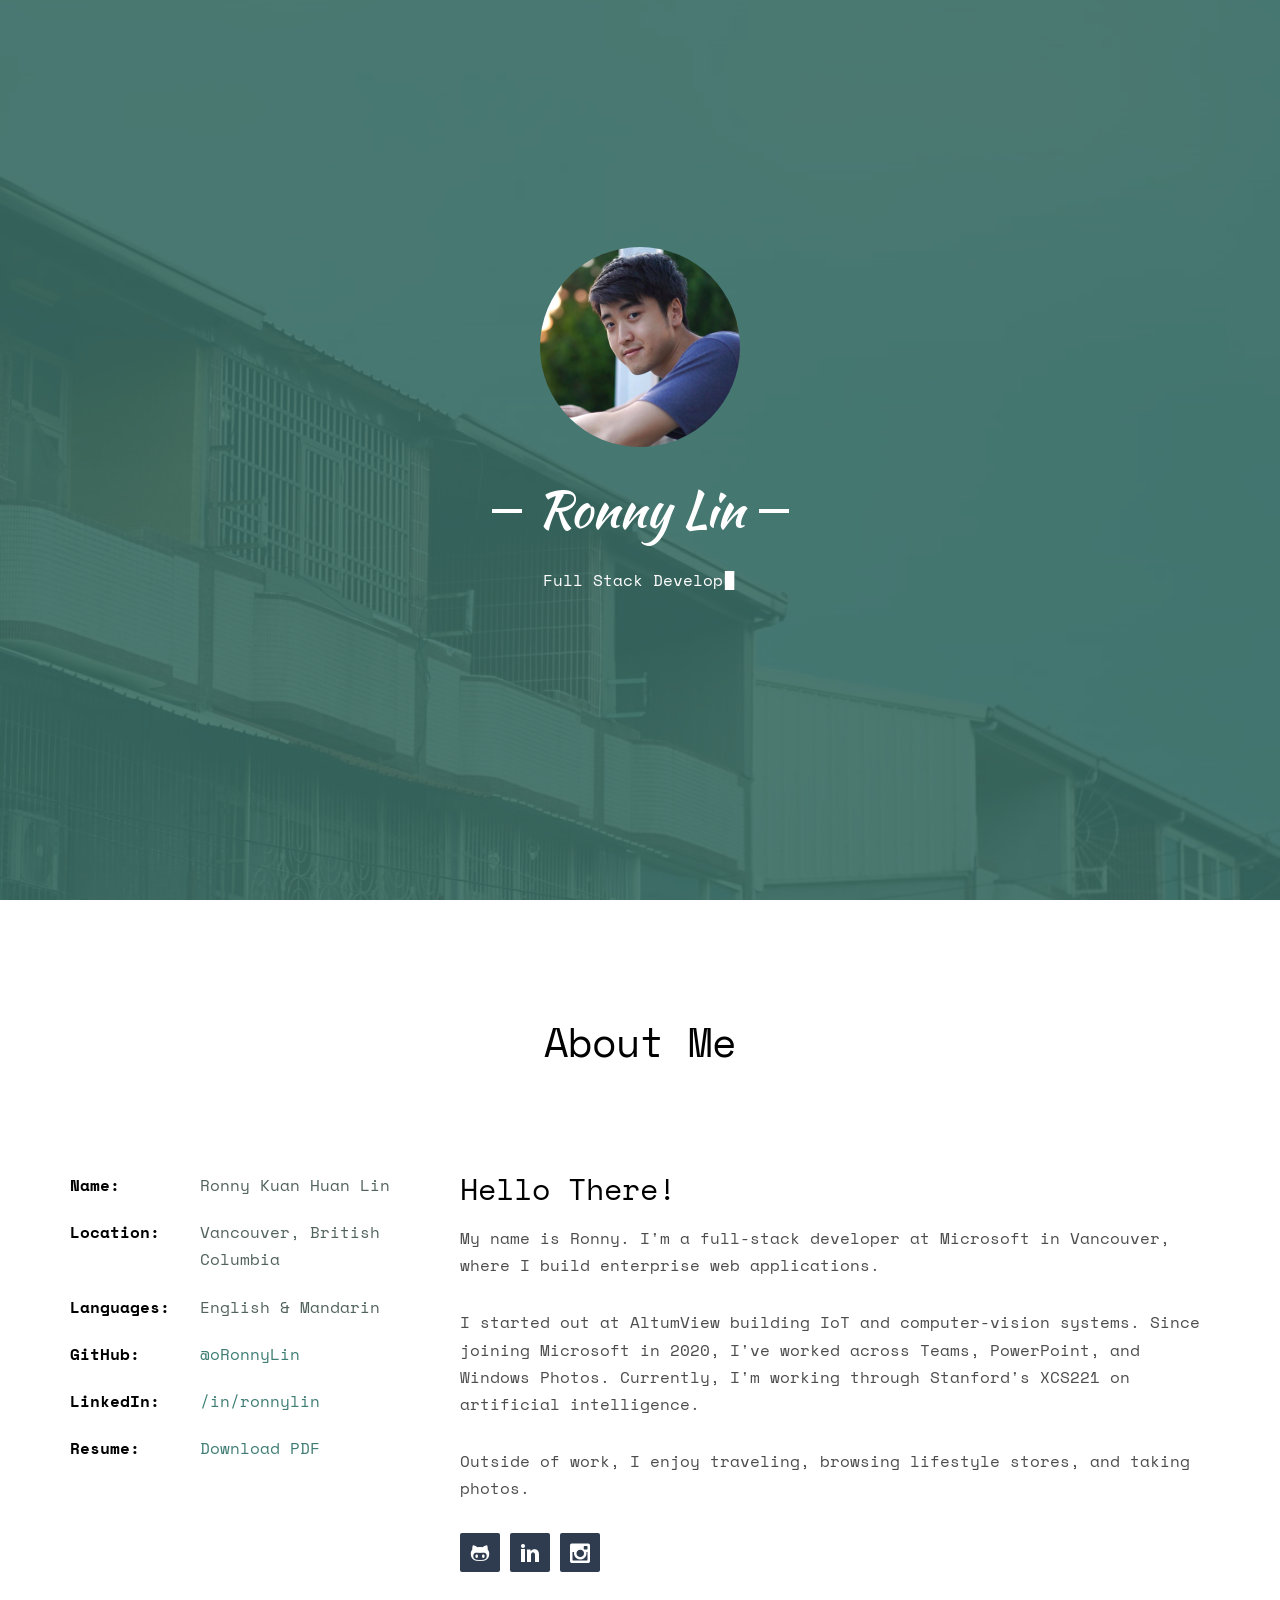
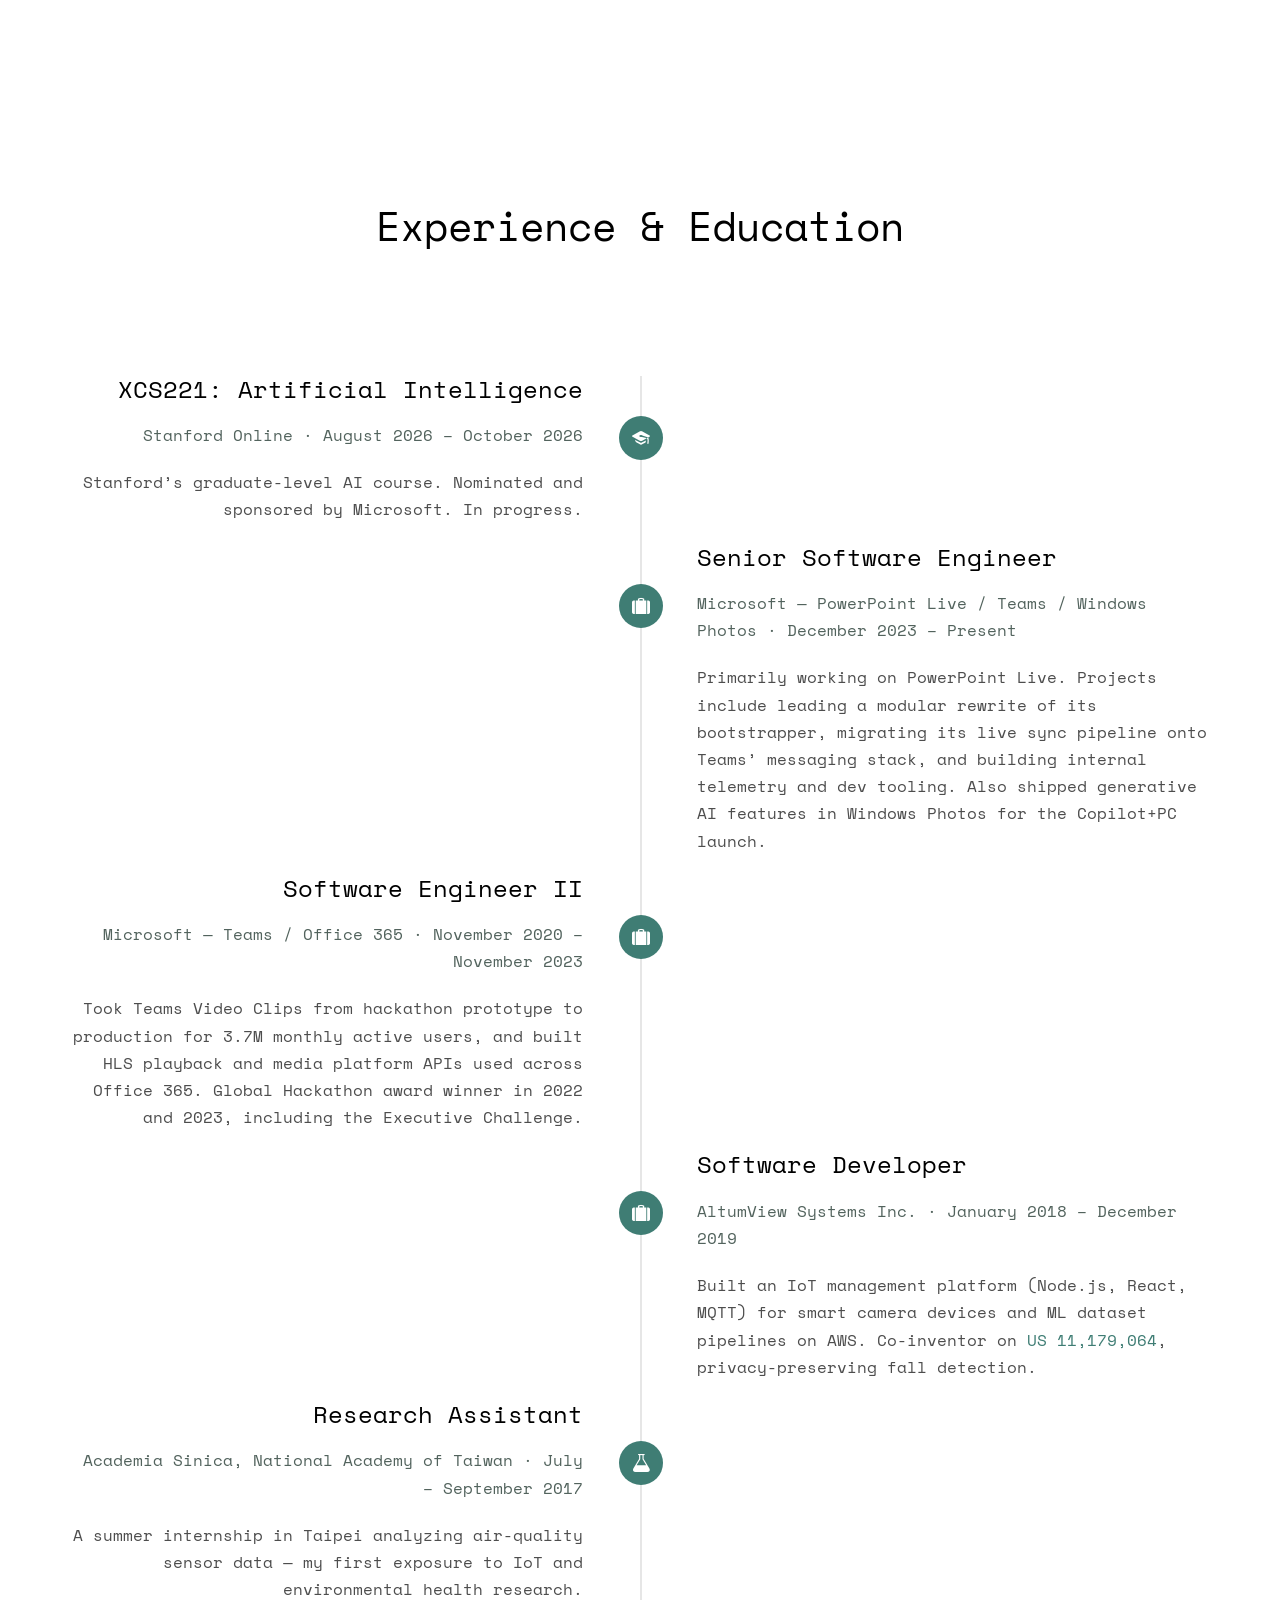
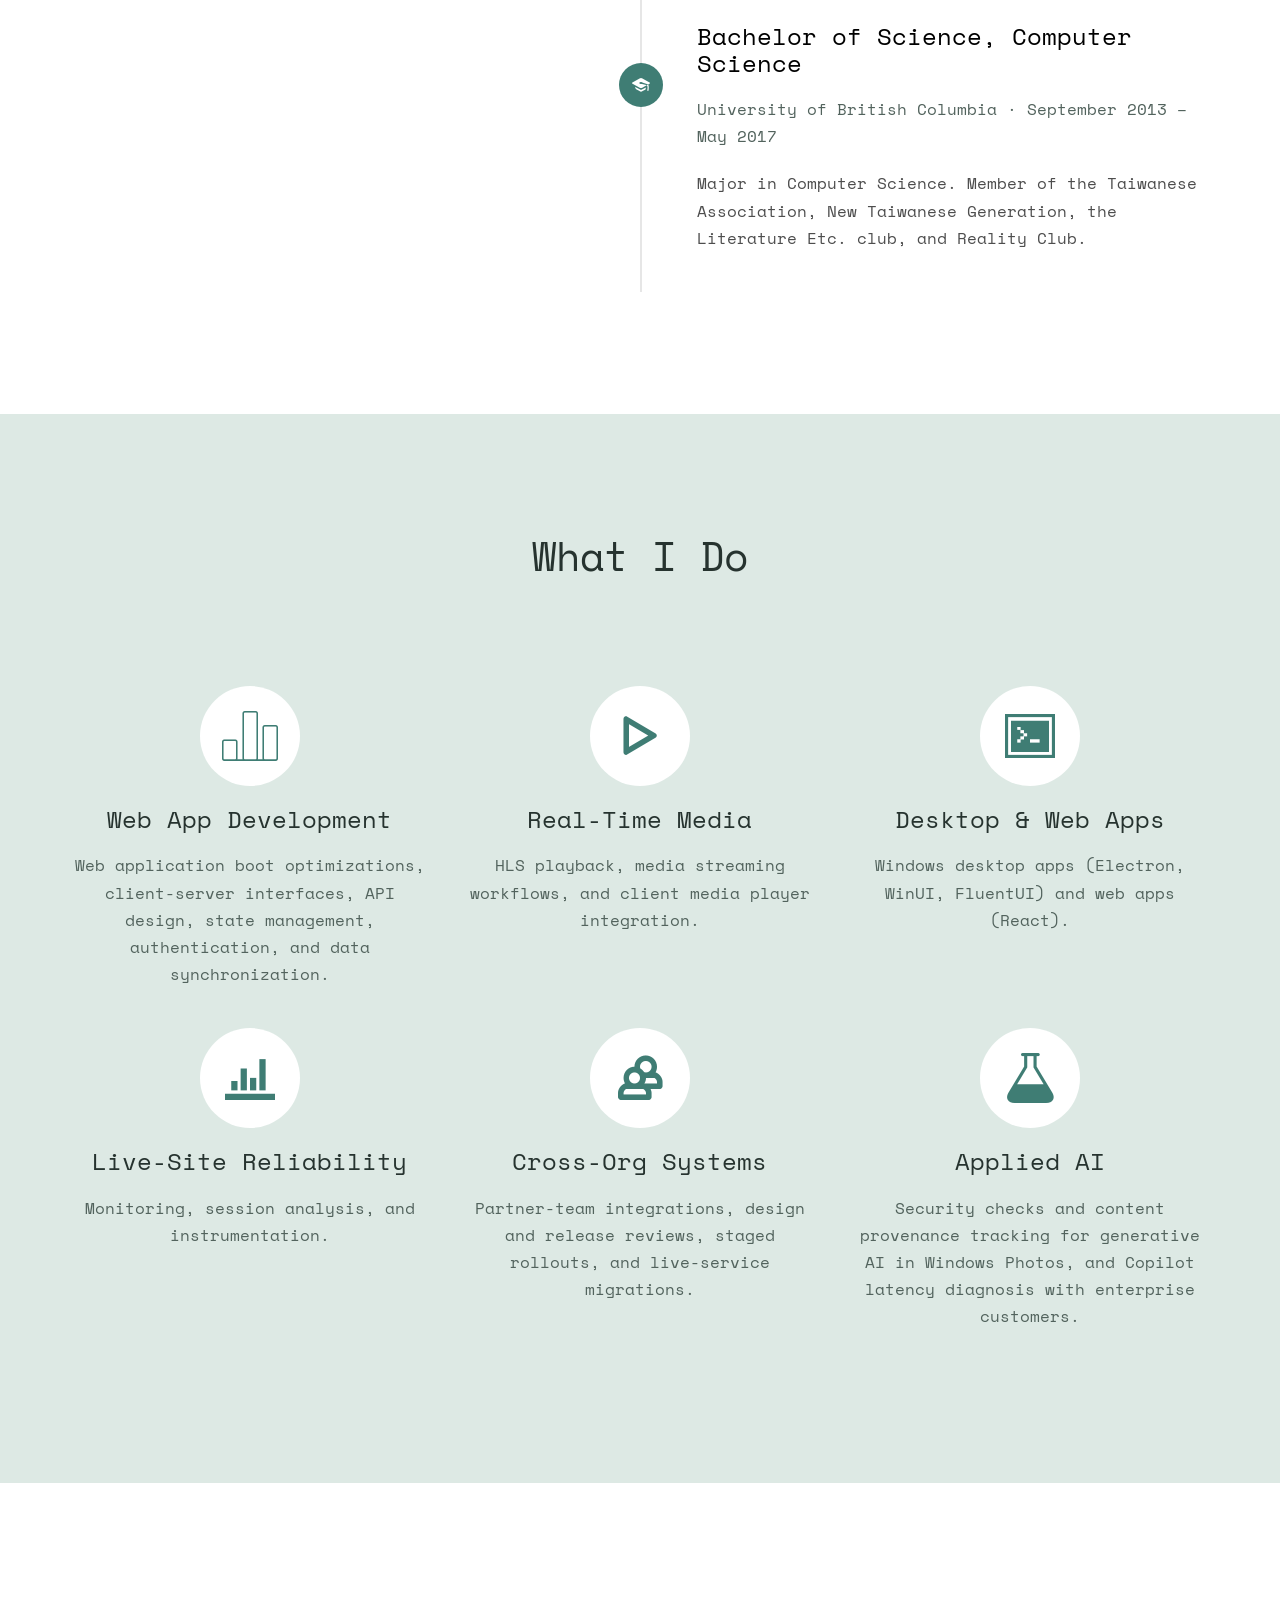
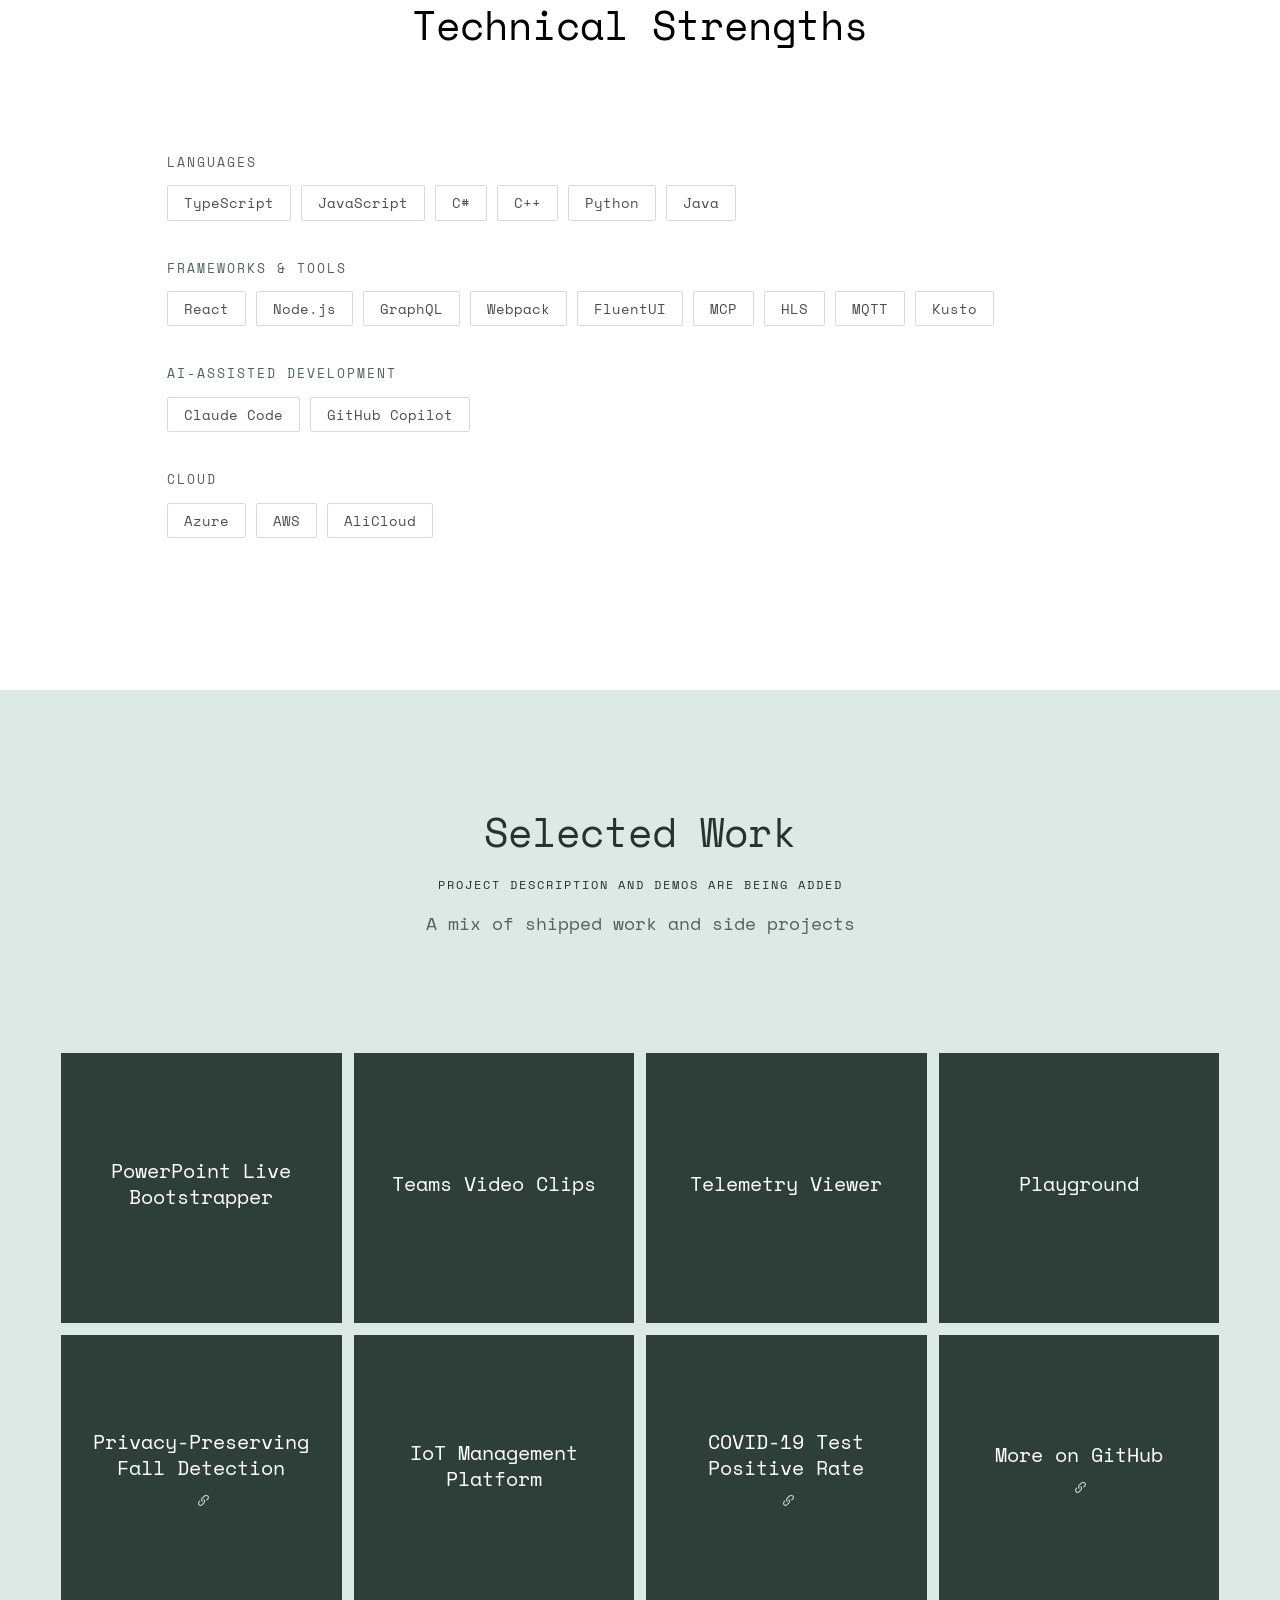
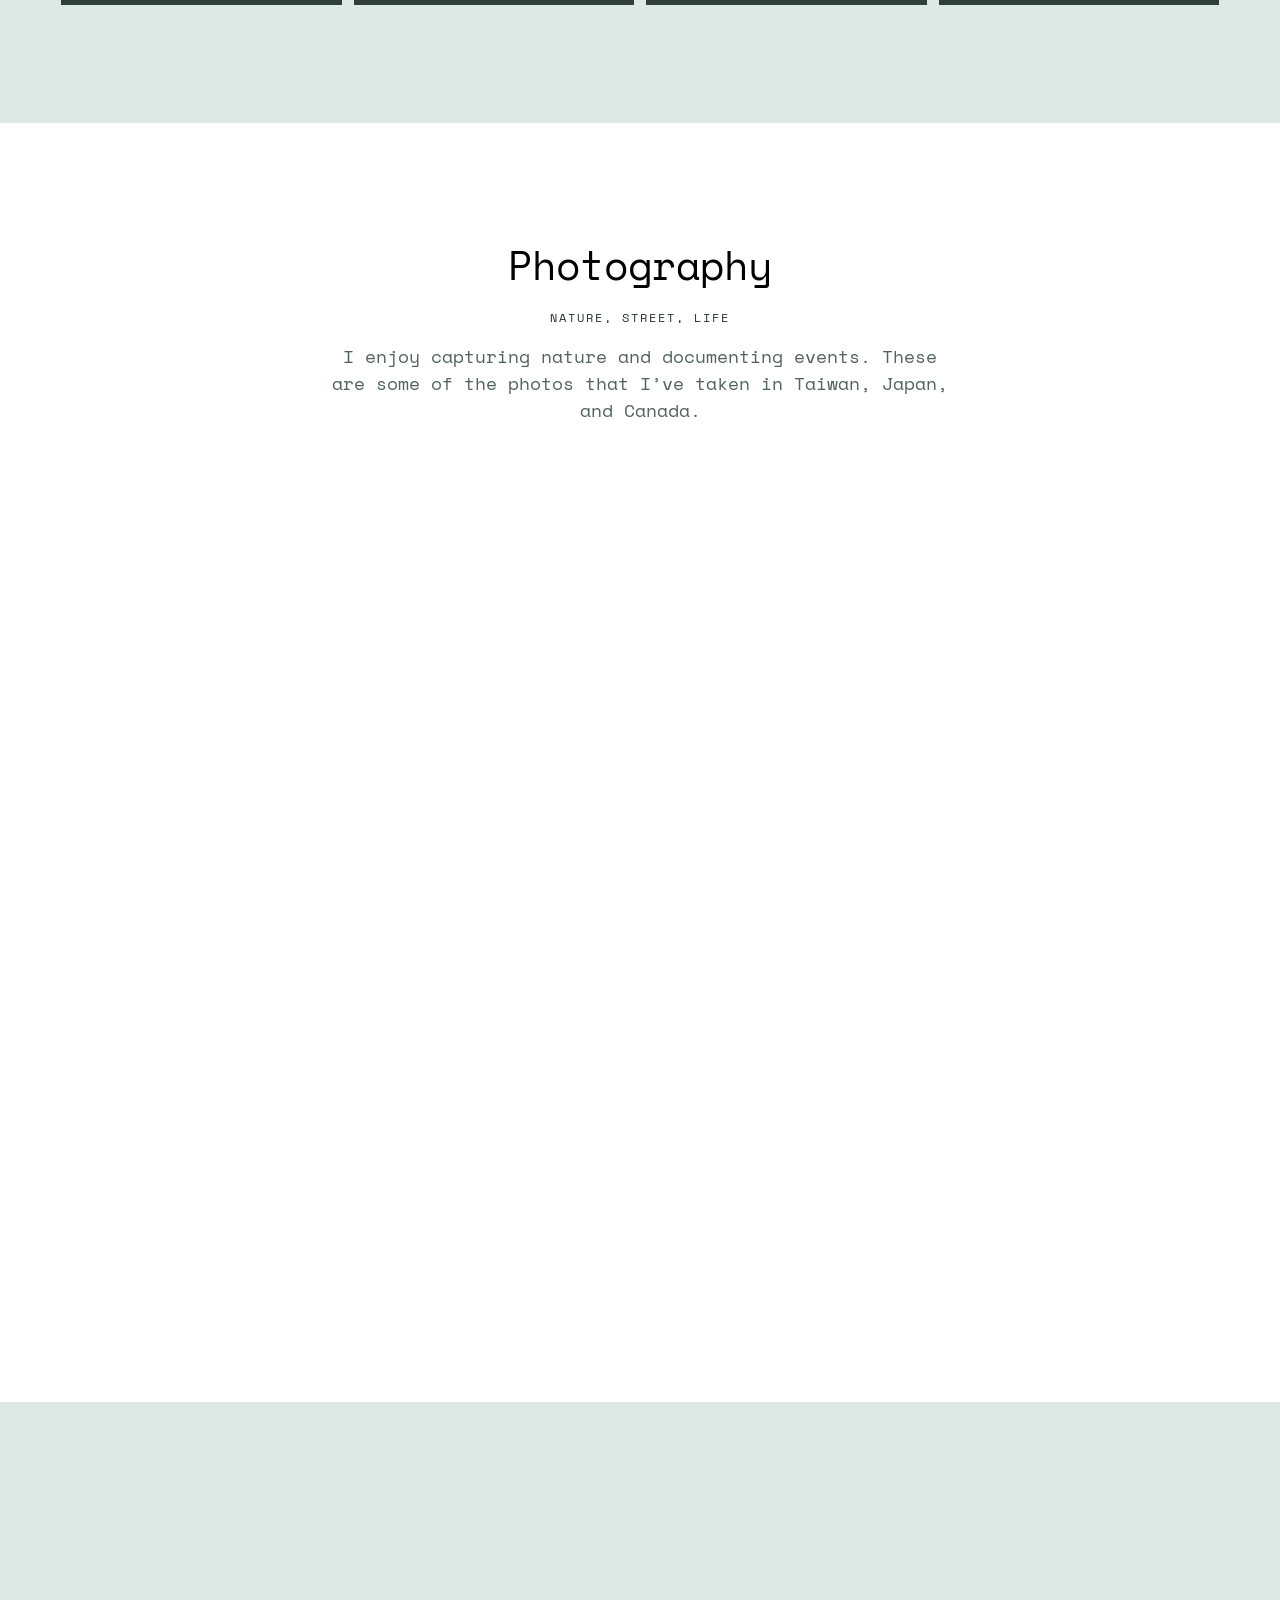
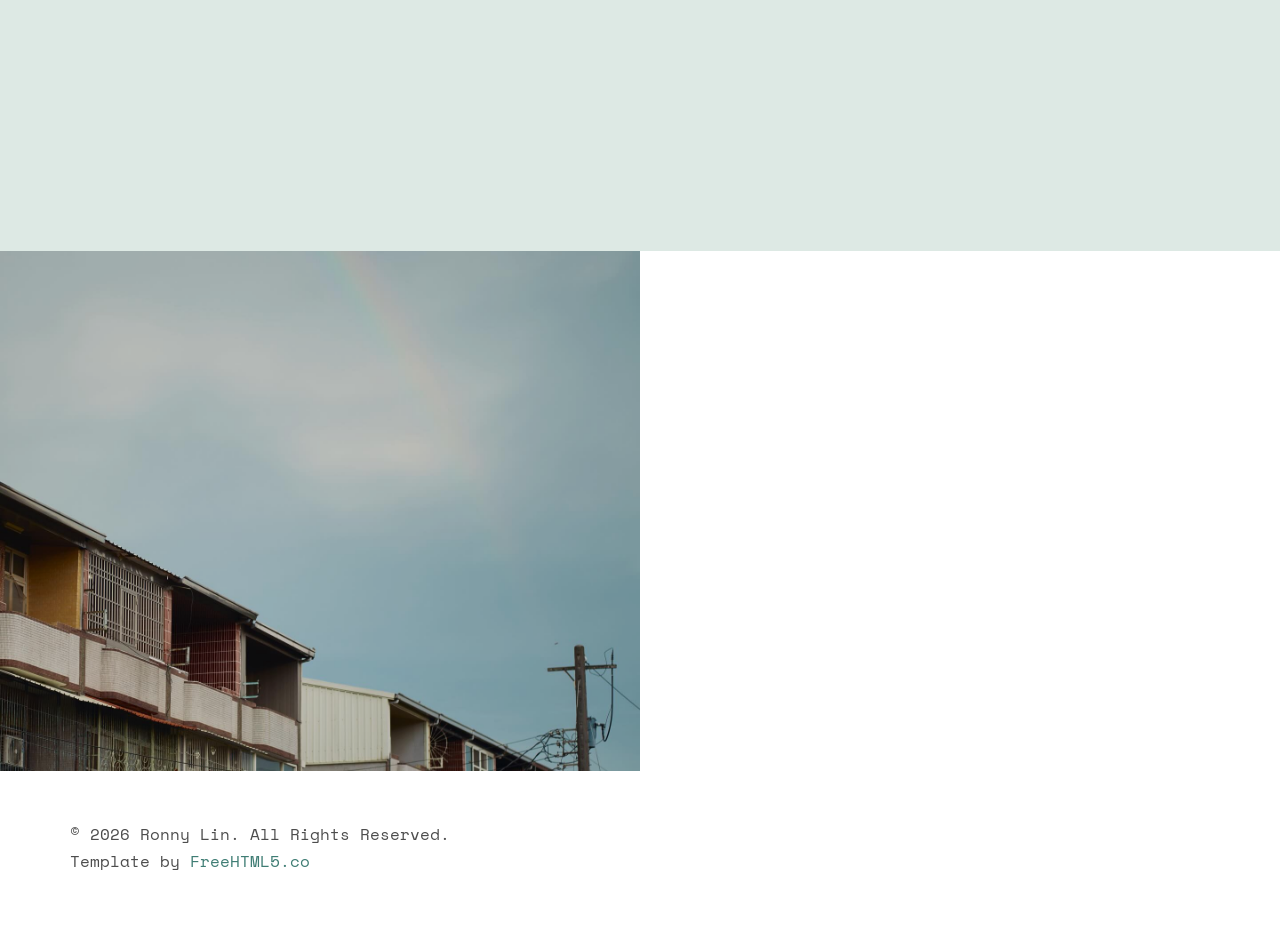
==== commit 6fde2ffd: "Photo captions on hover, carried into the lightbox Each photo gets a place label over a bottom gradi" ====
--- a/index.html
+++ b/index.html
@@ -25,11 +25,11 @@
 	<link href="https://fonts.googleapis.com/css?family=Space+Mono" rel="stylesheet">
 	<link href="https://fonts.googleapis.com/css?family=Kaushan+Script" rel="stylesheet">
 
-	<link rel="stylesheet" href="css/animate.css?v=8">
-	<link rel="stylesheet" href="css/icomoon.css?v=8">
-	<link rel="stylesheet" href="css/bootstrap.css?v=8">
-	<link rel="stylesheet" href="css/style.css?v=8">
-	<link rel="stylesheet" href="css/custom.css?v=8">
+	<link rel="stylesheet" href="css/animate.css?v=9">
+	<link rel="stylesheet" href="css/icomoon.css?v=9">
+	<link rel="stylesheet" href="css/bootstrap.css?v=9">
+	<link rel="stylesheet" href="css/style.css?v=9">
+	<link rel="stylesheet" href="css/custom.css?v=9">
 
 	<script src="js/modernizr-2.6.2.min.js"></script>
 	<!--[if lt IE 9]>
@@ -387,18 +387,18 @@
 				<div class="col-md-8 col-md-offset-2 text-center fh5co-heading">
 					<h2>Photography</h2>
 					<span class="wip">Nature, Street, Life</span>
-					<p>I like to take photos of nature and document events around me. These are some of the photos that I&rsquo;ve taken in Taiwan, Japan, and Canada.</p>
+					<p>I enjoy capturing nature and documenting events. These are some of the photos that I&rsquo;ve taken in Taiwan, Japan, and Canada.</p>
 				</div>
 			</div>
 			<div class="row animate-box">
 				<div class="col-md-12">
 					<div class="photo-grid">
-						<a href="images/photos/photo-1.jpg" target="_blank" rel="noopener"><img src="images/photos/photo-1.jpg" alt="Figures walking through circles of dappled sunlight on a forest floor" loading="lazy"></a>
-						<a href="images/photos/photo-2.jpg" target="_blank" rel="noopener"><img src="images/photos/photo-2.jpg" alt="Morning fog flowing over layered mountain ridges at sunrise" loading="lazy"></a>
-						<a href="images/photos/photo-6.jpg" target="_blank" rel="noopener"><img src="images/photos/photo-6.jpg" alt="Tunnel of vermilion torii gates at Fushimi Inari, Kyoto" loading="lazy"></a>
-						<a href="images/photos/photo-3.jpg" target="_blank" rel="noopener"><img src="images/photos/photo-3.jpg" alt="Blue-hazed mountain ridges receding toward a lake in the valley" loading="lazy"></a>
-						<a href="images/photos/photo-4.jpg" target="_blank" rel="noopener"><img src="images/photos/photo-4.jpg" alt="Blue forget-me-not flowers against dark green leaves" loading="lazy"></a>
-						<a href="images/photos/photo-5.jpg" target="_blank" rel="noopener"><img src="images/photos/photo-5.jpg" alt="A bride’s hand resting on the groom’s arm, bouquet in the foreground" loading="lazy"></a>
+						<a href="images/photos/photo-1.jpg" target="_blank" rel="noopener"><img src="images/photos/photo-1.jpg" alt="Figures walking through circles of dappled sunlight on a forest floor" loading="lazy"><span class="photo-cap">Vallea Lumina &middot; Whistler, B.C.</span></a>
+						<a href="images/photos/photo-2.jpg" target="_blank" rel="noopener"><img src="images/photos/photo-2.jpg" alt="Morning fog flowing over layered mountain ridges at sunrise" loading="lazy"><span class="photo-cap">Erliao &middot; Tainan, Taiwan</span></a>
+						<a href="images/photos/photo-6.jpg" target="_blank" rel="noopener"><img src="images/photos/photo-6.jpg" alt="Tunnel of vermilion torii gates at Fushimi Inari, Kyoto" loading="lazy"><span class="photo-cap">Senbon Torii &middot; Kyoto, Japan</span></a>
+						<a href="images/photos/photo-3.jpg" target="_blank" rel="noopener"><img src="images/photos/photo-3.jpg" alt="Blue-hazed mountain ridges receding toward a lake in the valley" loading="lazy"><span class="photo-cap">Cheam Peak &middot; B.C.</span></a>
+						<a href="images/photos/photo-4.jpg" target="_blank" rel="noopener"><img src="images/photos/photo-4.jpg" alt="Blue forget-me-not flowers against dark green leaves" loading="lazy"><span class="photo-cap">VanDusen Garden &middot; Vancouver</span></a>
+						<a href="images/photos/photo-5.jpg" target="_blank" rel="noopener"><img src="images/photos/photo-5.jpg" alt="A bride’s hand resting on the groom’s arm, bouquet in the foreground" loading="lazy"><span class="photo-cap">Friend&rsquo;s Wedding</span></a>
 					</div>
 				</div>
 			</div>
@@ -453,7 +453,10 @@
 
 	<div id="lightbox" role="dialog" aria-modal="true" aria-label="Photo viewer" hidden>
 		<button id="lightbox-close" type="button" aria-label="Close photo">&times;</button>
-		<img id="lightbox-img" src="" alt="">
+		<figure>
+			<img id="lightbox-img" src="" alt="">
+			<figcaption id="lightbox-cap"></figcaption>
+		</figure>
 	</div>
 
 	<script src="js/jquery.min.js"></script>
@@ -509,15 +512,17 @@
 		var img = document.getElementById('lightbox-img');
 		var closeBtn = document.getElementById('lightbox-close');
 		var lastFocus = null;
-		function openBox(href, alt) {
+		var cap = document.getElementById('lightbox-cap');
+		function openBox(href, alt, caption) {
 			img.src = href; img.alt = alt || '';
+			cap.textContent = caption || '';
 			box.hidden = false;
 			document.body.style.overflow = 'hidden';
 			lastFocus = document.activeElement;
 			closeBtn.focus();
 		}
 		function closeBox() {
-			box.hidden = true; img.src = '';
+			box.hidden = true; img.src = ''; cap.textContent = '';
 			document.body.style.overflow = '';
 			if (lastFocus) lastFocus.focus();
 		}
@@ -526,7 +531,8 @@
 				if (e.metaKey || e.ctrlKey || e.shiftKey) return;
 				e.preventDefault();
 				var t = a.querySelector('img');
-				openBox(a.getAttribute('href'), t ? t.alt : '');
+				var c = a.querySelector('.photo-cap');
+				openBox(a.getAttribute('href'), t ? t.alt : '', c ? c.textContent : '');
 			});
 		});
 		box.addEventListener('click', function (e) { if (e.target !== img) closeBox(); });
--- a/css/custom.css
+++ b/css/custom.css
@@ -589,3 +589,75 @@
 	outline: 2px solid #fff;
 	outline-offset: 2px;
 }
+
+/* --- Photo captions --------------------------------------------------------
+   Place labels rise over a bottom gradient on hover/focus; always visible
+   on touch widths, where hover doesn't exist. */
+
+.photo-grid a {
+	position: relative;
+}
+
+.photo-cap {
+	position: absolute;
+	left: 0;
+	right: 0;
+	bottom: 0;
+	padding: 26px 12px 10px;
+	background: linear-gradient(180deg, rgba(16, 24, 22, 0), rgba(16, 24, 22, .8));
+	color: #fff;
+	font-family: "Space Mono", Menlo, Consolas, monospace;
+	font-size: 12px;
+	letter-spacing: 1px;
+	text-align: left;
+	opacity: 0;
+	transform: translateY(6px);
+	transition: opacity .3s ease, transform .3s ease;
+	pointer-events: none;
+}
+
+.photo-grid a:hover .photo-cap,
+.photo-grid a:focus-visible .photo-cap {
+	opacity: 1;
+	transform: translateY(0);
+}
+
+@media screen and (max-width: 768px) {
+	.photo-cap {
+		opacity: 1;
+		transform: none;
+		font-size: 11px;
+	}
+}
+
+@media (prefers-reduced-motion: reduce) {
+	.photo-cap {
+		transition: none;
+		transform: none;
+	}
+}
+
+/* Lightbox caption under the opened photo. */
+#lightbox figure {
+	margin: 0;
+	display: flex;
+	flex-direction: column;
+	align-items: center;
+	gap: 10px;
+	max-width: 92vw;
+}
+
+#lightbox figure img {
+	max-height: 86vh;
+}
+
+#lightbox-cap {
+	color: rgba(255, 255, 255, .85);
+	font-family: "Space Mono", Menlo, Consolas, monospace;
+	font-size: 13px;
+	letter-spacing: 1px;
+}
+
+#lightbox-cap:empty {
+	display: none;
+}
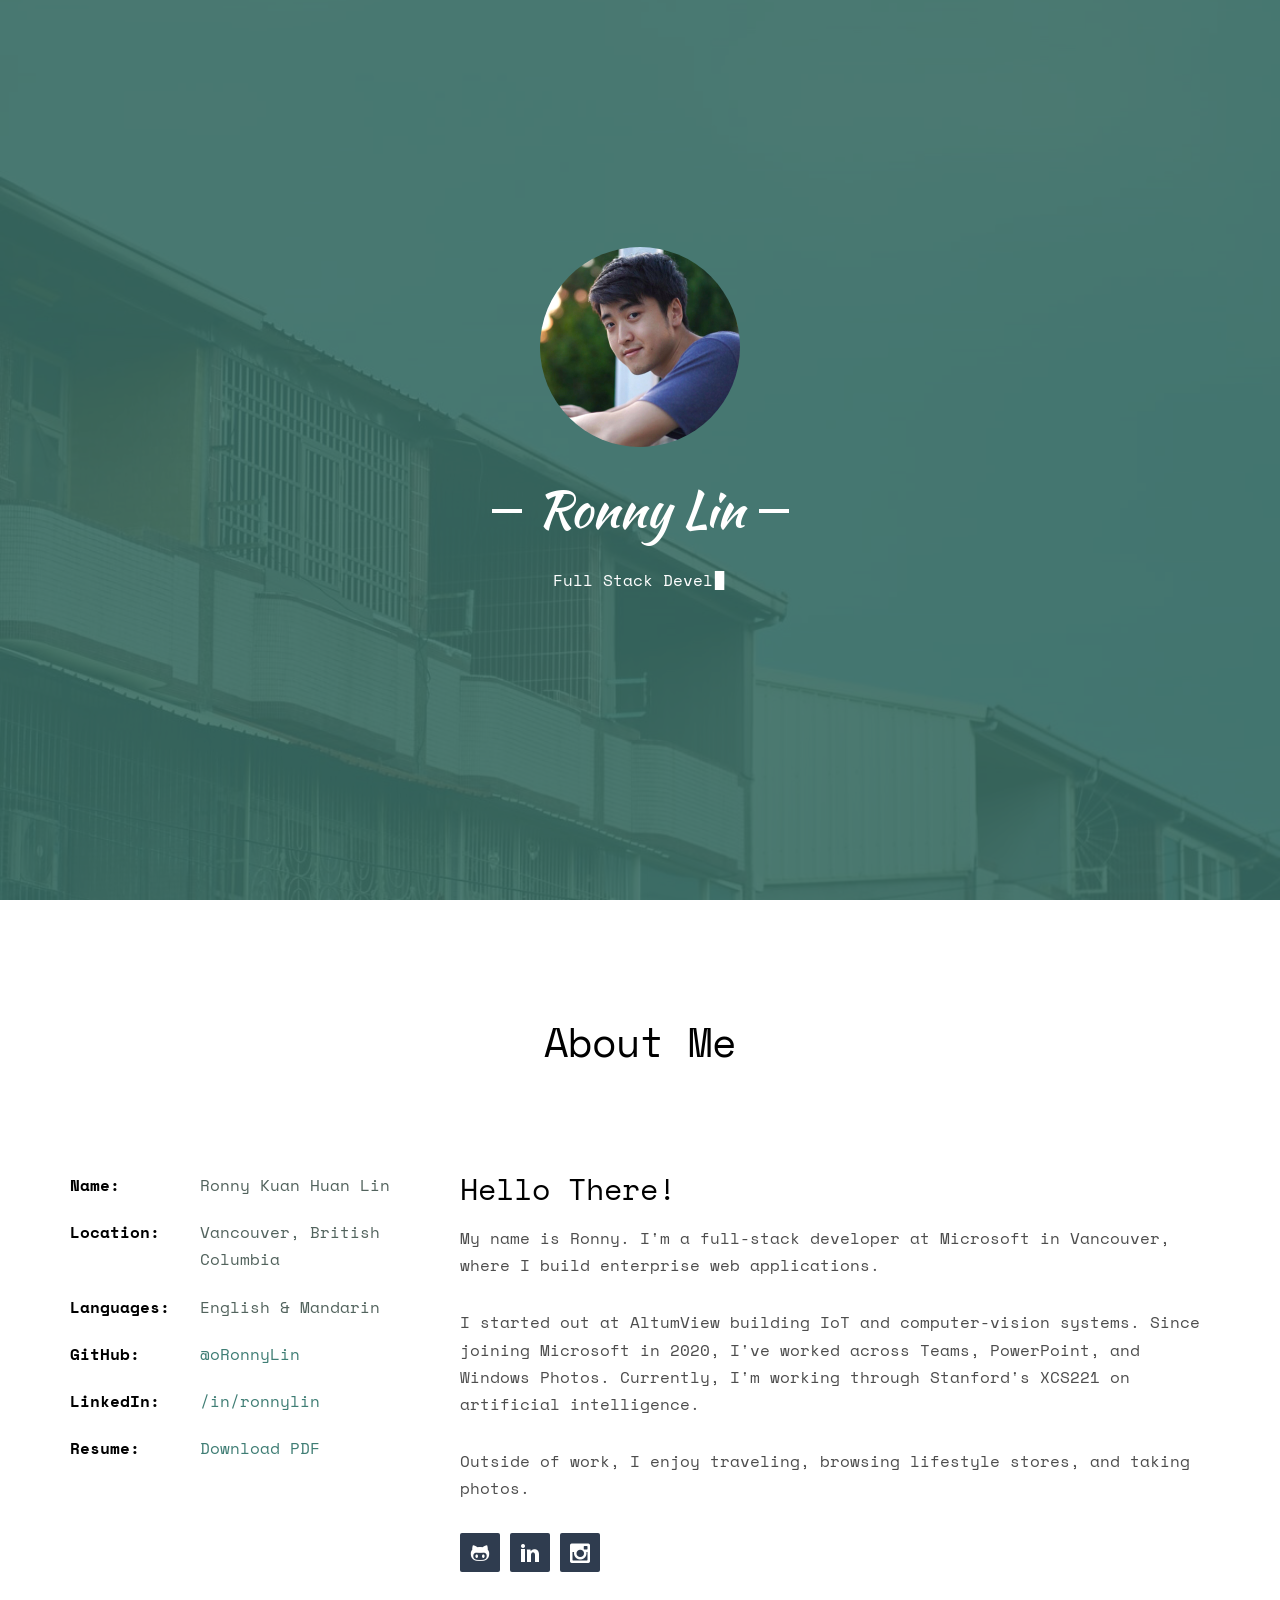
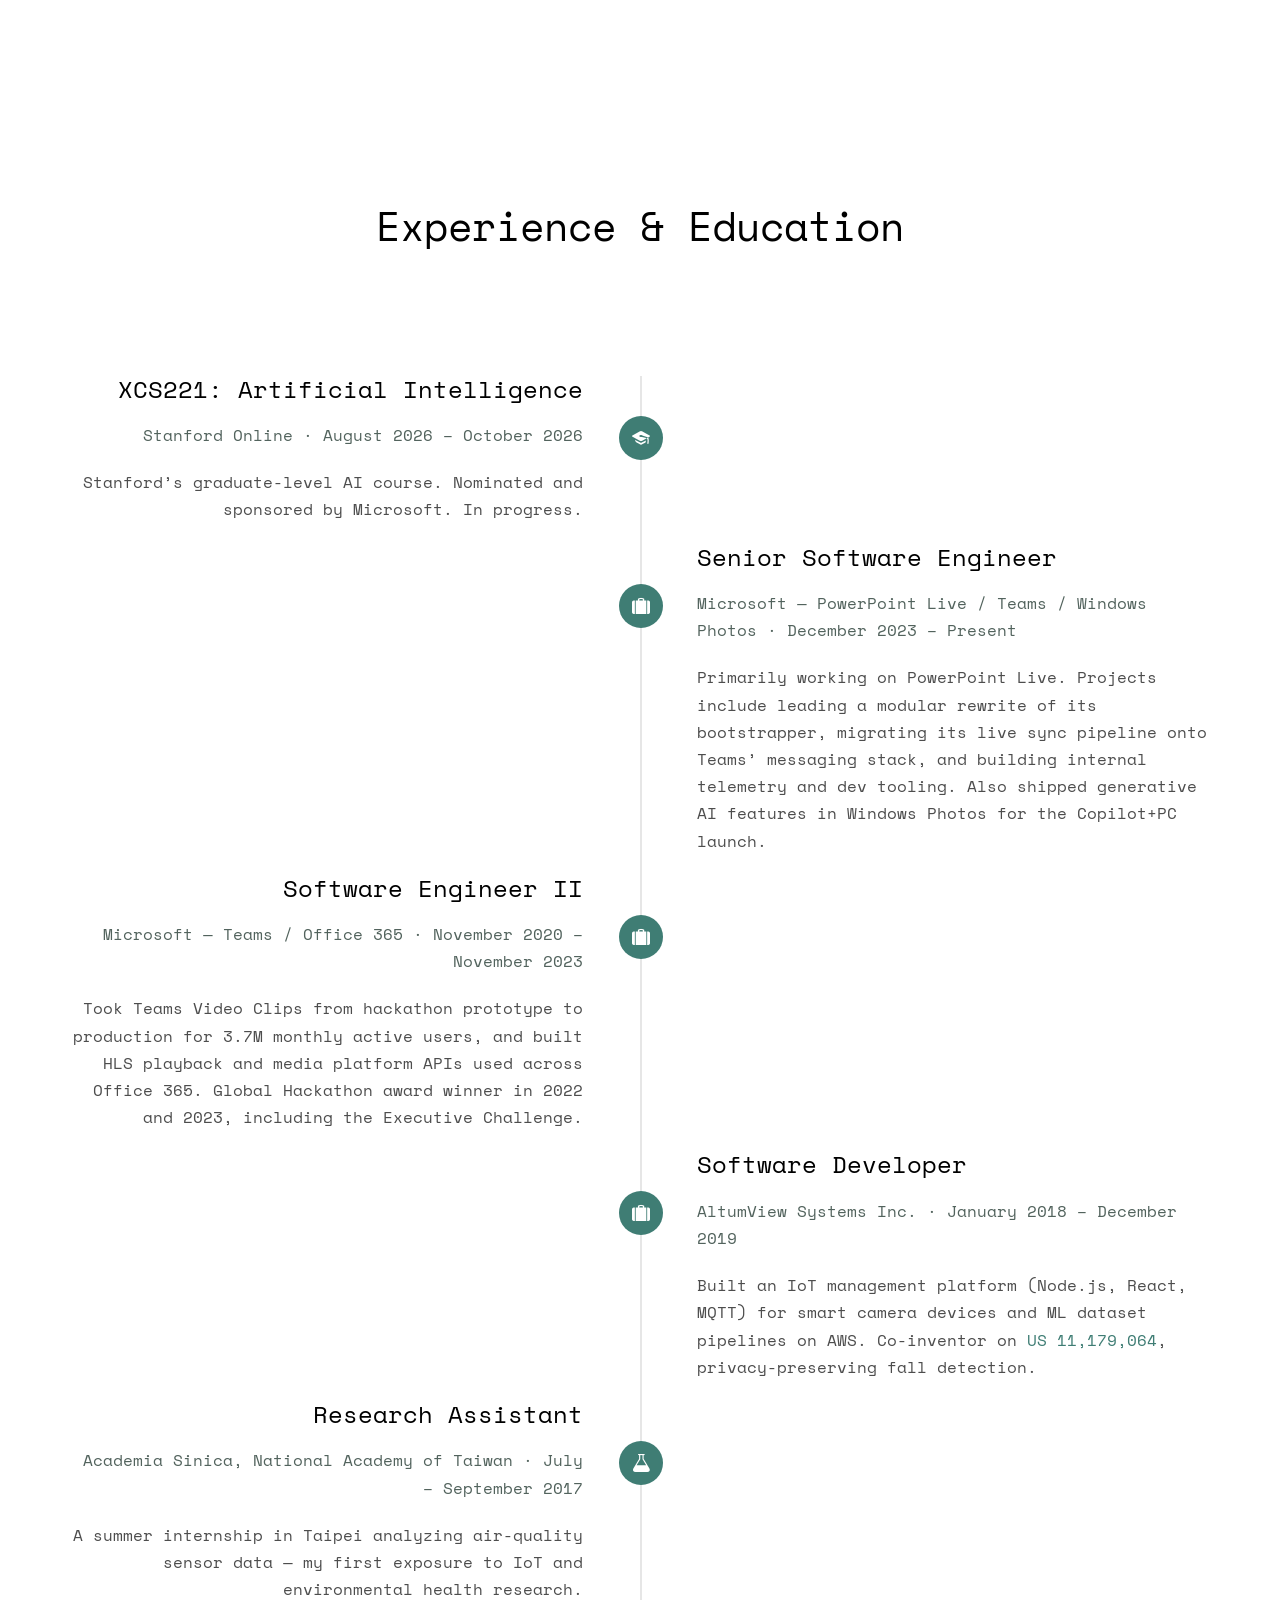
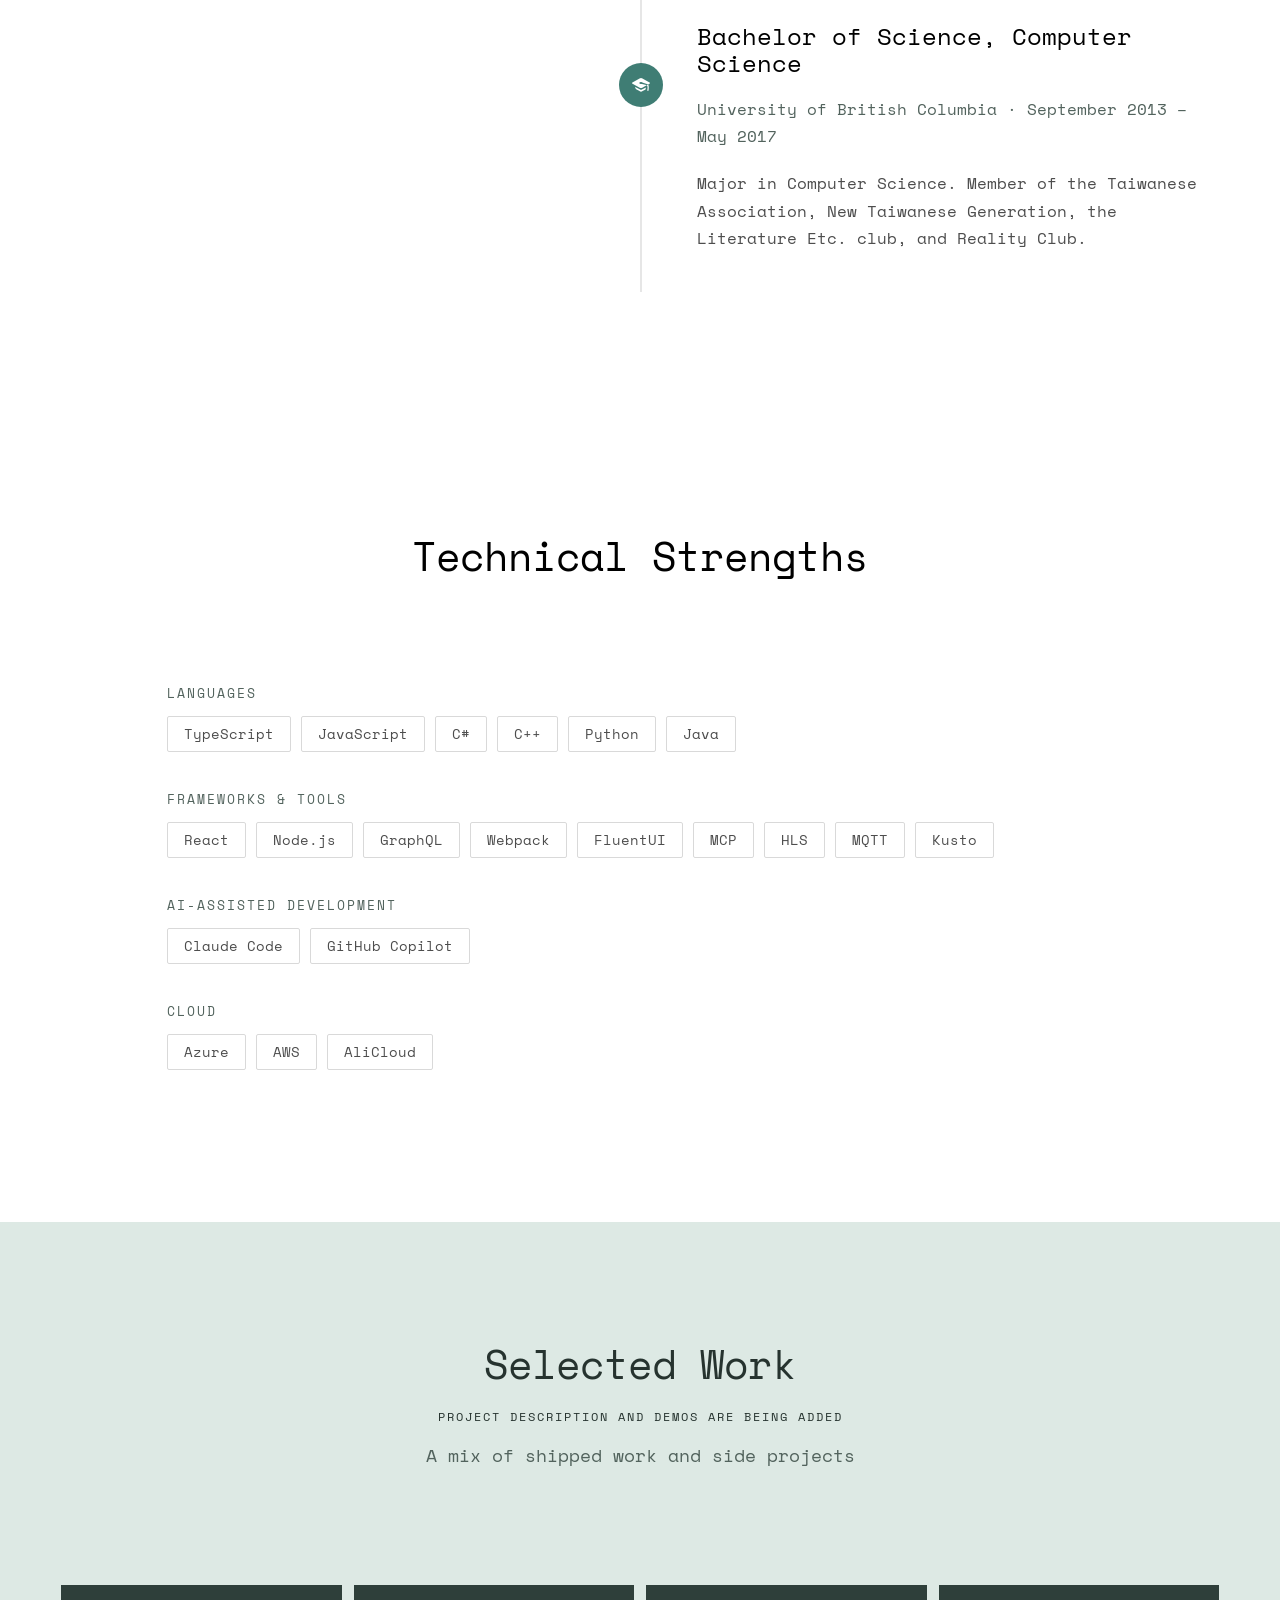
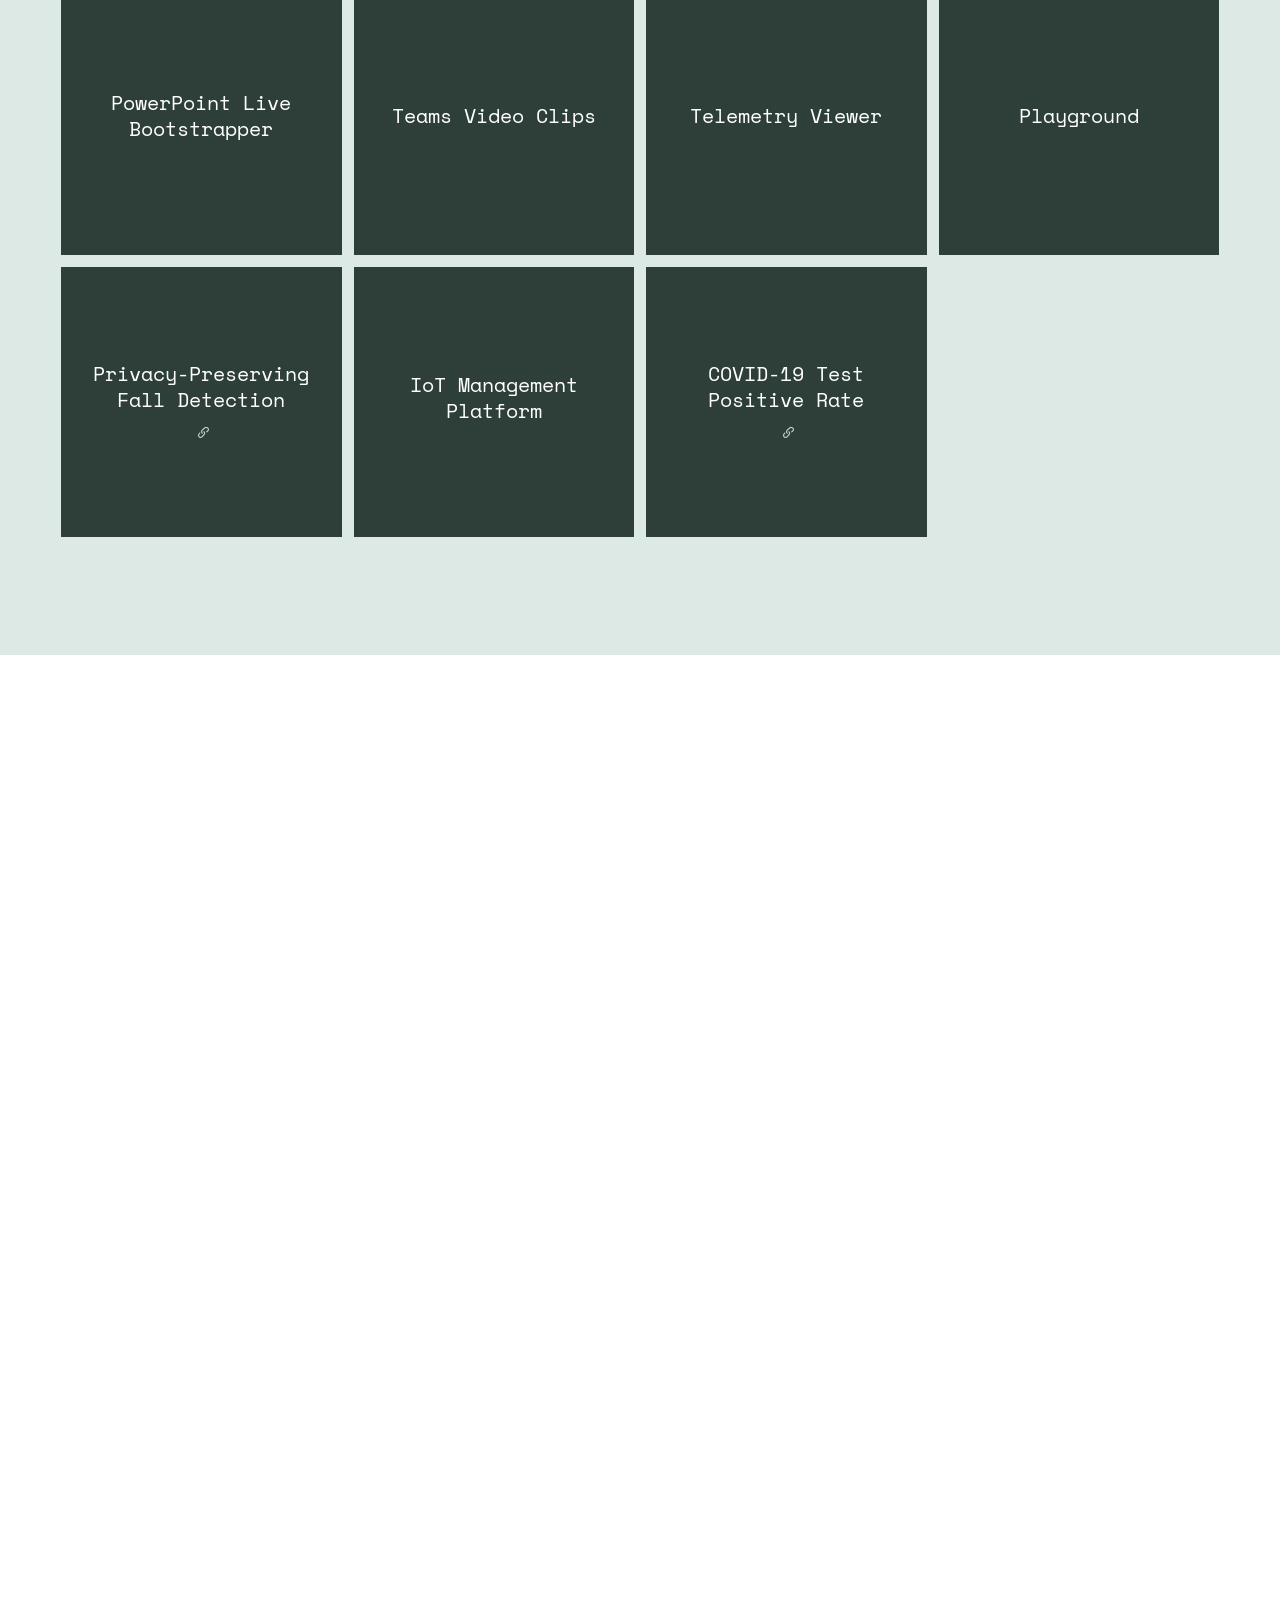
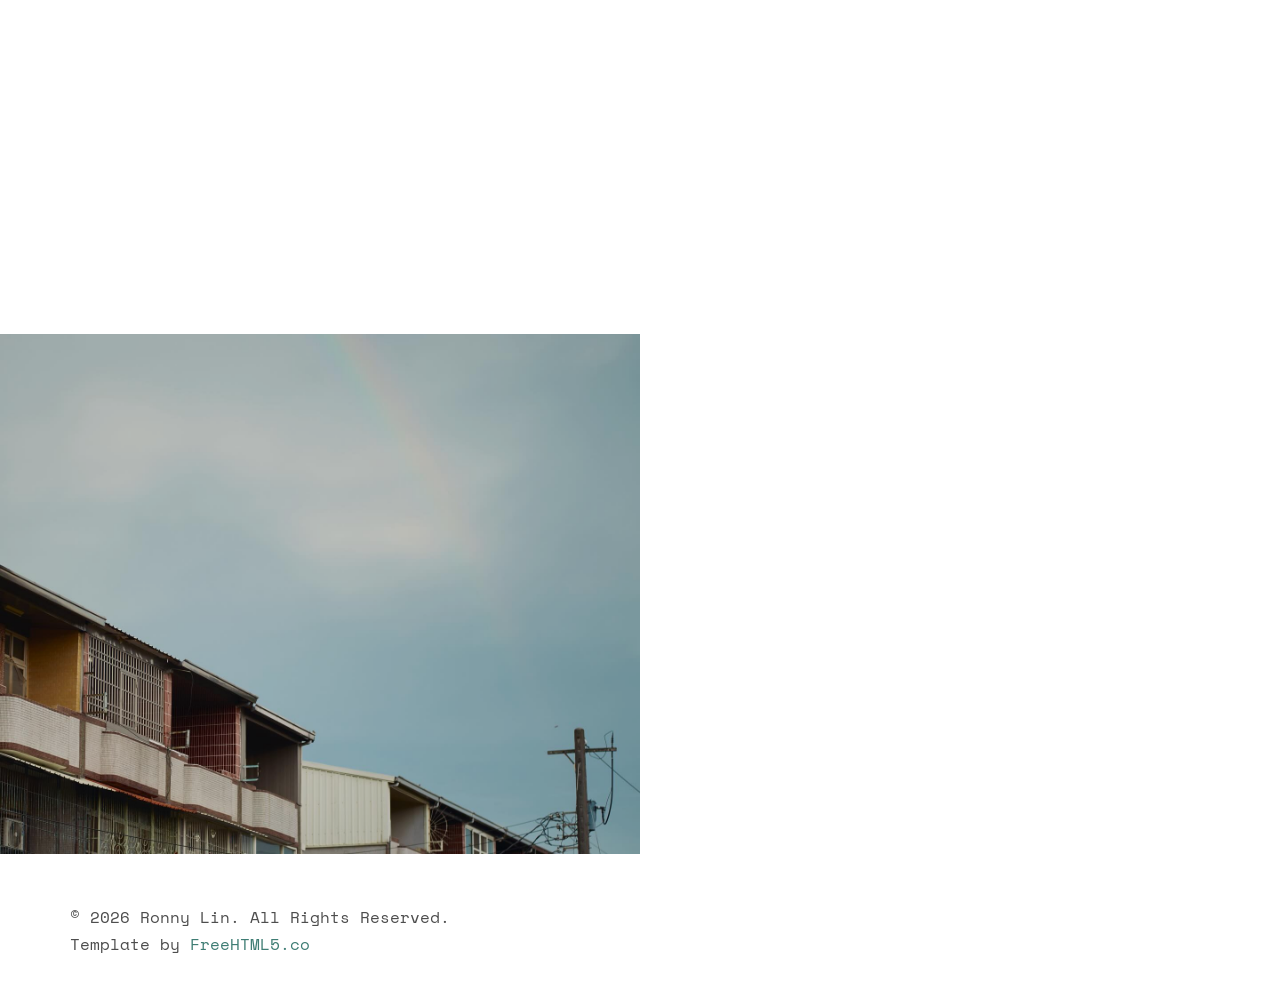
==== commit 6d0106cf: "Cut the Get In Touch band and the What I Do section Two of the three "what can he do" answers were r" ====
--- a/index.html
+++ b/index.html
@@ -25,11 +25,11 @@
 	<link href="https://fonts.googleapis.com/css?family=Space+Mono" rel="stylesheet">
 	<link href="https://fonts.googleapis.com/css?family=Kaushan+Script" rel="stylesheet">
 
-	<link rel="stylesheet" href="css/animate.css?v=9">
-	<link rel="stylesheet" href="css/icomoon.css?v=9">
-	<link rel="stylesheet" href="css/bootstrap.css?v=9">
-	<link rel="stylesheet" href="css/style.css?v=9">
-	<link rel="stylesheet" href="css/custom.css?v=9">
+	<link rel="stylesheet" href="css/animate.css?v=10">
+	<link rel="stylesheet" href="css/icomoon.css?v=10">
+	<link rel="stylesheet" href="css/bootstrap.css?v=10">
+	<link rel="stylesheet" href="css/style.css?v=10">
+	<link rel="stylesheet" href="css/custom.css?v=10">
 
 	<script src="js/modernizr-2.6.2.min.js"></script>
 	<!--[if lt IE 9]>
@@ -197,77 +197,6 @@
 		</div>
 	</div>
 
-	<div id="fh5co-features" class="animate-box">
-		<div class="container">
-			<div class="services-padding">
-				<div class="row">
-					<div class="col-md-8 col-md-offset-2 text-center fh5co-heading">
-						<h2>What I Do</h2>
-					</div>
-				</div>
-				<div class="row">
-					<div class="col-md-4 text-center">
-						<div class="feature-left">
-							<span class="icon"><i class="icon-bargraph"></i></span>
-							<div class="feature-copy">
-								<h3>Web App Development</h3>
-								<p>Web application boot optimizations, client-server interfaces, API design, state management, authentication, and data synchronization.</p>
-							</div>
-						</div>
-					</div>
-					<div class="col-md-4 text-center">
-						<div class="feature-left">
-							<span class="icon"><i class="icon-play"></i></span>
-							<div class="feature-copy">
-								<h3>Real-Time Media</h3>
-								<p>HLS playback, media streaming workflows, and client media player integration.</p>
-							</div>
-						</div>
-					</div>
-					<div class="col-md-4 text-center">
-						<div class="feature-left">
-							<span class="icon"><i class="icon-terminal"></i></span>
-							<div class="feature-copy">
-								<h3>Desktop &amp; Web Apps</h3>
-								<p>Windows desktop apps (Electron, WinUI, FluentUI) and web apps (React).</p>
-							</div>
-						</div>
-					</div>
-				</div>
-
-				<div class="row">
-					<div class="col-md-4 text-center">
-						<div class="feature-left">
-							<span class="icon"><i class="icon-stats-bars"></i></span>
-							<div class="feature-copy">
-								<h3>Live-Site Reliability</h3>
-								<p>Monitoring, session analysis, and instrumentation.</p>
-							</div>
-						</div>
-					</div>
-					<div class="col-md-4 text-center">
-						<div class="feature-left">
-							<span class="icon"><i class="icon-users2"></i></span>
-							<div class="feature-copy">
-								<h3>Cross-Org Systems</h3>
-								<p>Partner-team integrations, design and release reviews, staged rollouts, and live-service migrations.</p>
-							</div>
-						</div>
-					</div>
-					<div class="col-md-4 text-center">
-						<div class="feature-left">
-							<span class="icon"><i class="icon-lab"></i></span>
-							<div class="feature-copy">
-								<h3>Applied AI</h3>
-								<p>Security checks and content provenance tracking for generative AI in Windows Photos, and Copilot latency diagnosis with enterprise customers.</p>
-							</div>
-						</div>
-					</div>
-				</div>
-			</div>
-		</div>
-	</div>
-
 	<div id="fh5co-skills" class="animate-box">
 		<div class="container">
 			<div class="row">
@@ -405,25 +334,13 @@
 		</div>
 	</div>
 
-	<div id="fh5co-started" class="fh5co-bg-dark">
-		<div class="overlay"></div>
-		<div class="container">
-			<div class="row animate-box">
-				<div class="col-md-8 col-md-offset-2 text-center fh5co-heading">
-					<h2>Get In Touch</h2>
-					<p>Open to interesting challenges or just a casual chat</p>
-					<p><a href="https://www.linkedin.com/in/ronnylin" target="_blank" rel="noopener" class="btn btn-default btn-lg">Connect on LinkedIn</a></p>
-				</div>
-			</div>
-		</div>
-	</div>
-
 	<div id="fh5co-consult">
 		<div class="video fh5co-video" style="background-image: url(images/cover.jpg?v=2);">
 			<div class="overlay"></div>
 		</div>
 		<div class="choose animate-box">
 			<h2>Contact</h2>
+			<p>Open to interesting challenges or just a casual chat.</p>
 			<ul class="contact-list">
 				<li><i class="icon-linkedin2"></i><a href="https://www.linkedin.com/in/ronnylin" target="_blank" rel="noopener">linkedin.com/in/ronnylin</a></li>
 				<li><i class="icon-github"></i><a href="https://github.com/oRonnyLin" target="_blank" rel="noopener">github.com/oRonnyLin</a></li>
--- a/css/custom.css
+++ b/css/custom.css
@@ -310,39 +310,8 @@
    text on top. They are now a pastel wash, so every one of those white values
    has to become ink or it disappears. --------------------------------------- */
 
-#fh5co-features h2,
-#fh5co-features .feature-left h3,
-.fh5co-bg-dark .fh5co-heading h2,
-#fh5co-started .fh5co-heading h2 {
+.fh5co-bg-dark .fh5co-heading h2 {
 	color: var(--ink) !important;
-}
-
-#fh5co-features .feature-left p,
-#fh5co-started .fh5co-heading p {
-	color: var(--ink-muted);
-}
-
-#fh5co-features .feature-left p a {
-	color: var(--accent) !important;
-}
-
-/* The CTA button was white-on-orange; on a pastel wash it needs to be the
-   solid element instead. */
-#fh5co-started .btn {
-	background: var(--accent) !important;
-	color: #fff !important;
-}
-
-#fh5co-started .btn:hover,
-#fh5co-started .btn:focus {
-	background: var(--accent-hover) !important;
-	color: #fff !important;
-}
-
-/* The CTA section paints a dark overlay meant for a photo background; with a
-   flat wash underneath it just muddies the colour. */
-#fh5co-started .overlay {
-	display: none;
 }
 
 
@@ -411,17 +380,6 @@
 	}
 }
 
-
-/* --- What I Do tiles: kill the template's shrink-wrap float ----------------
-   style.css:233 floats each .feature-left with no width, so in the stacked
-   single-column layout a tile shrinks to its text width and hugs the left
-   edge -- visible on the shortest tile (Live-Site Reliability). The float
-   does nothing useful at any width. */
-
-#fh5co-features .feature-left {
-	float: none;
-	width: 100%;
-}
 
 
 /* --- Contact-side panel: bottom-anchored window onto the cover photo -------
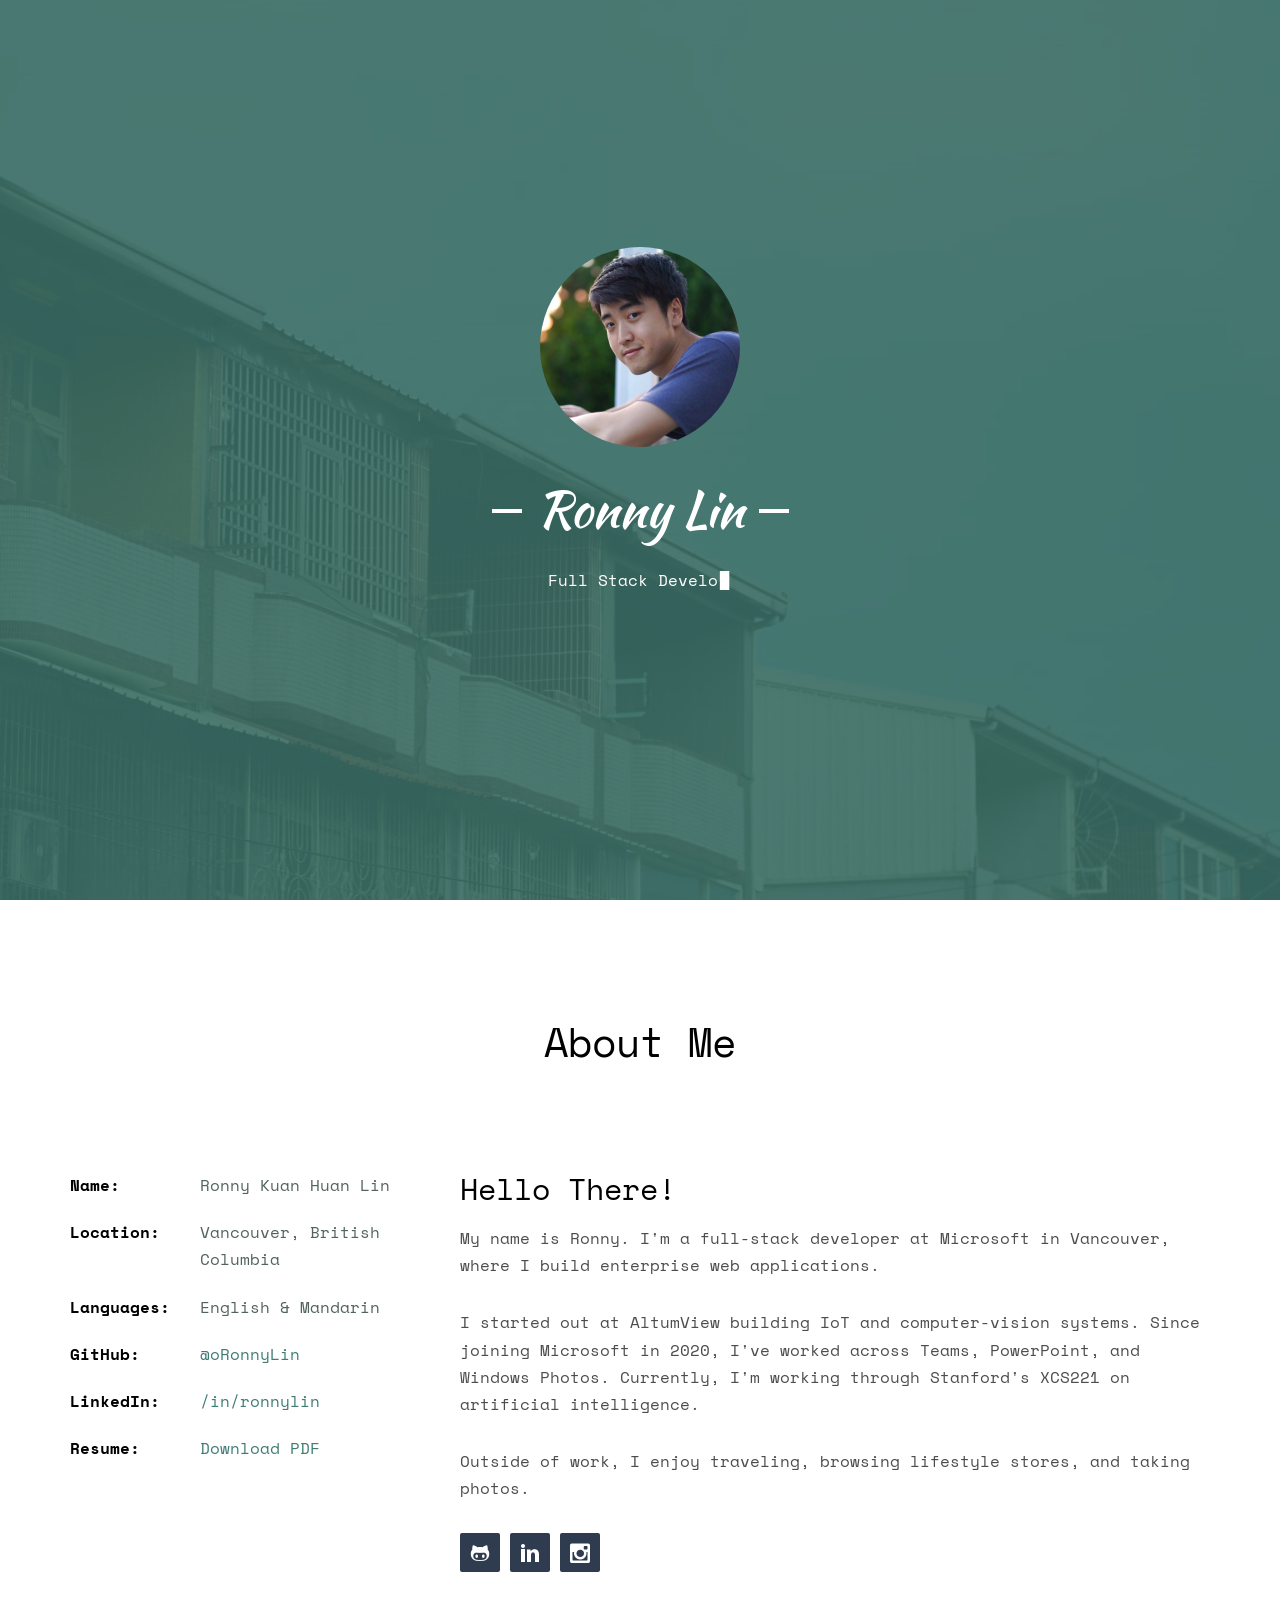
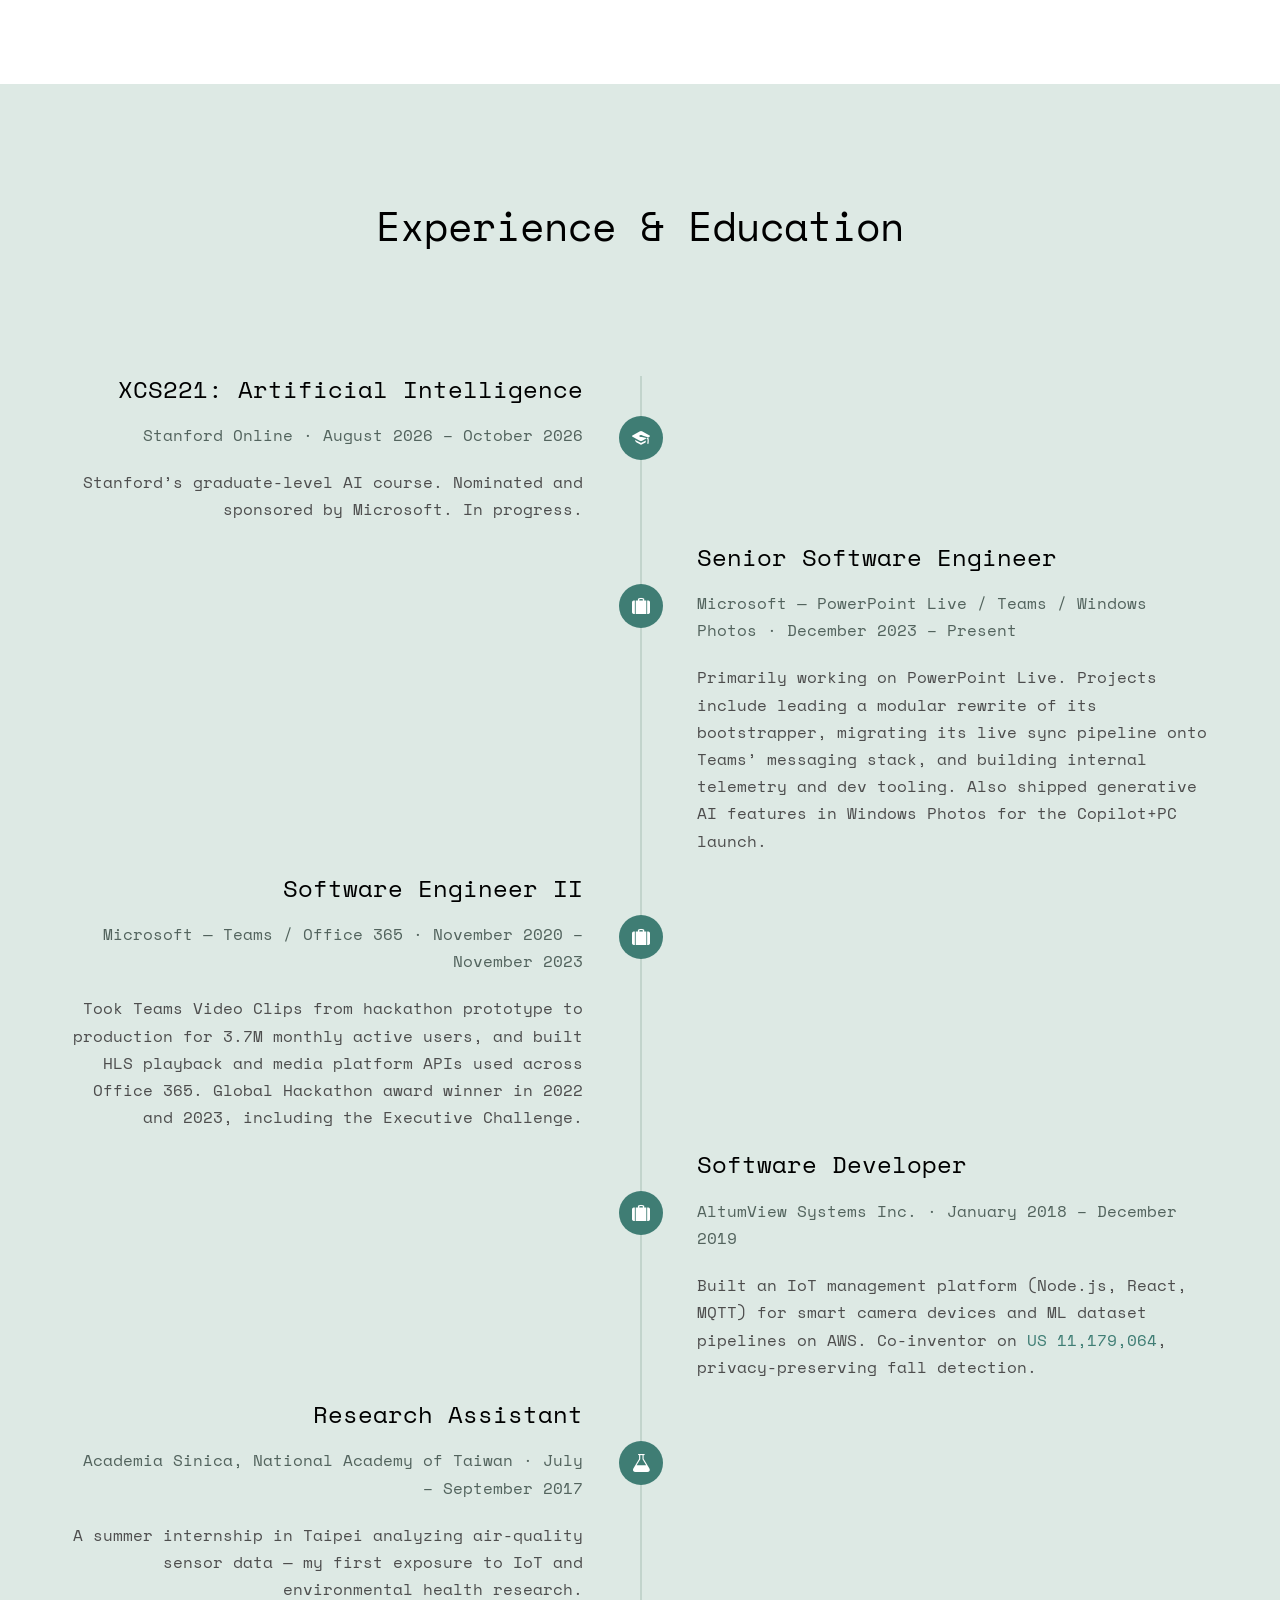
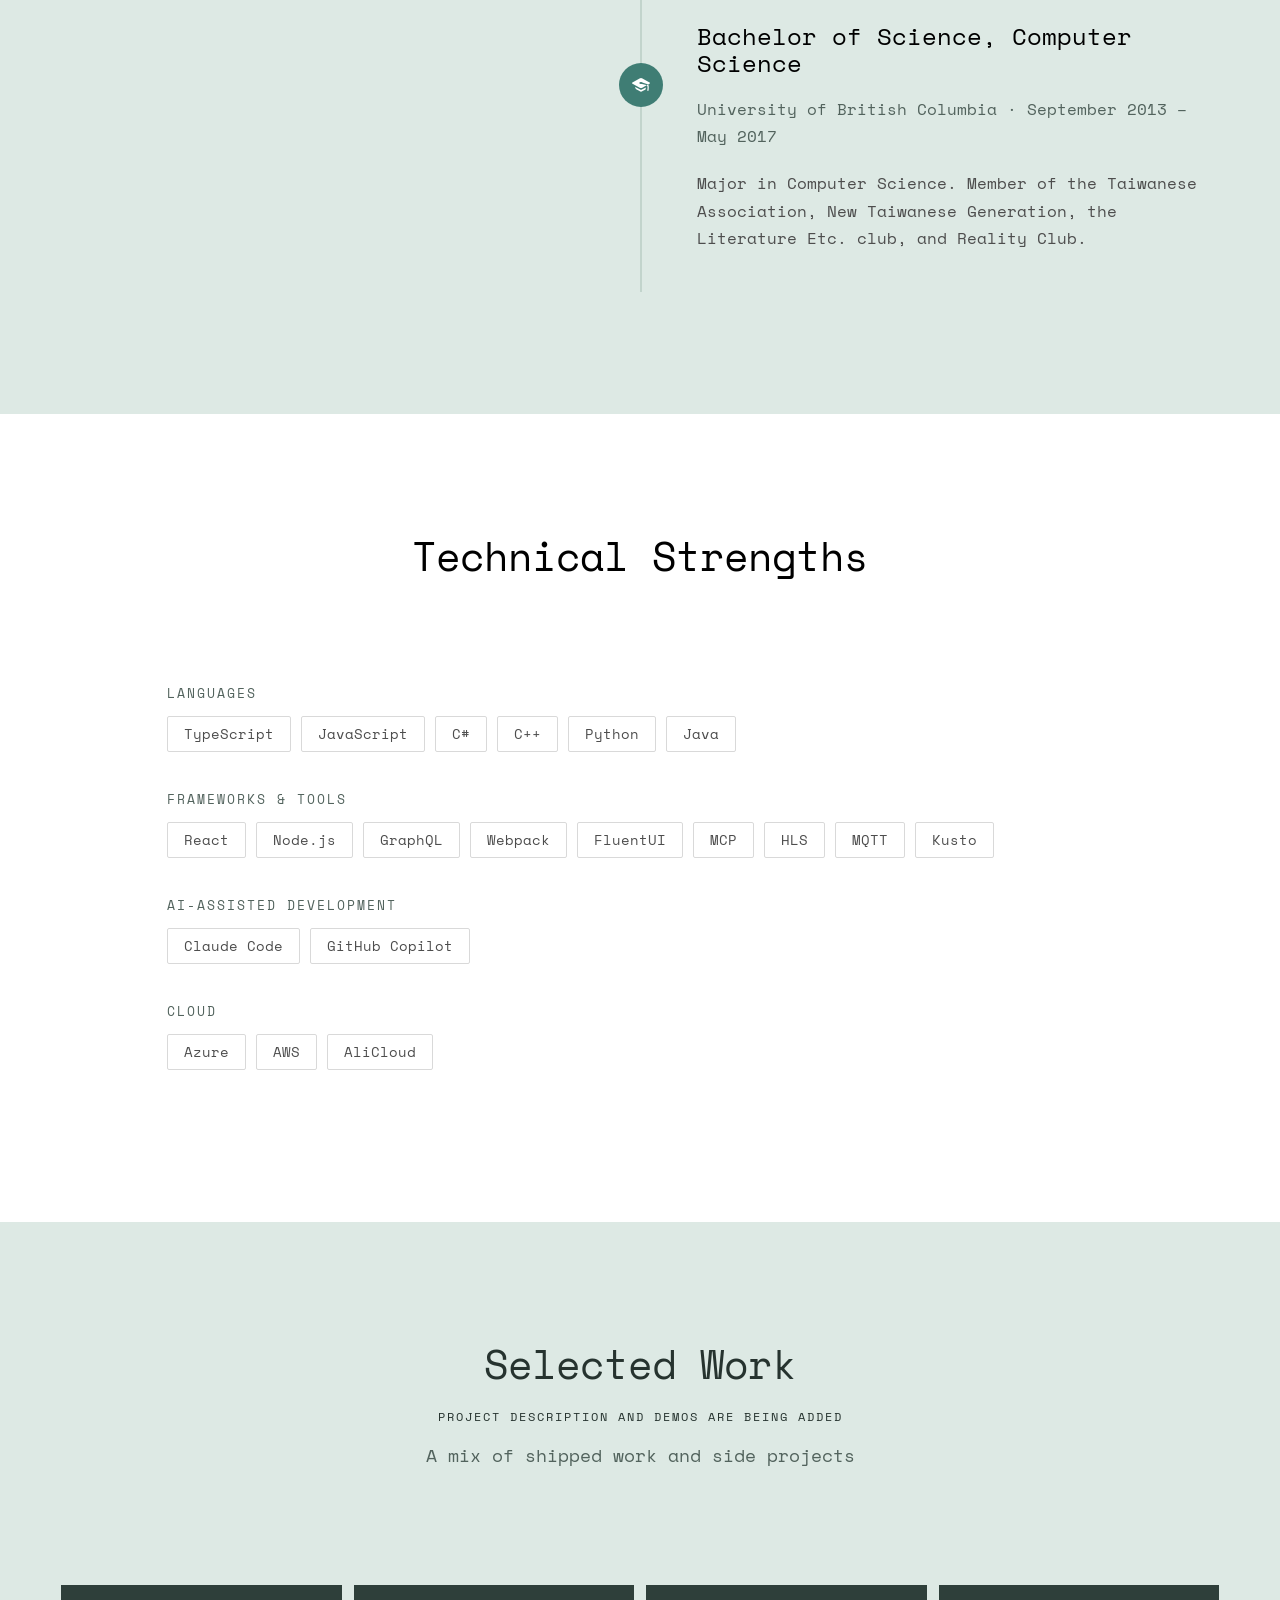
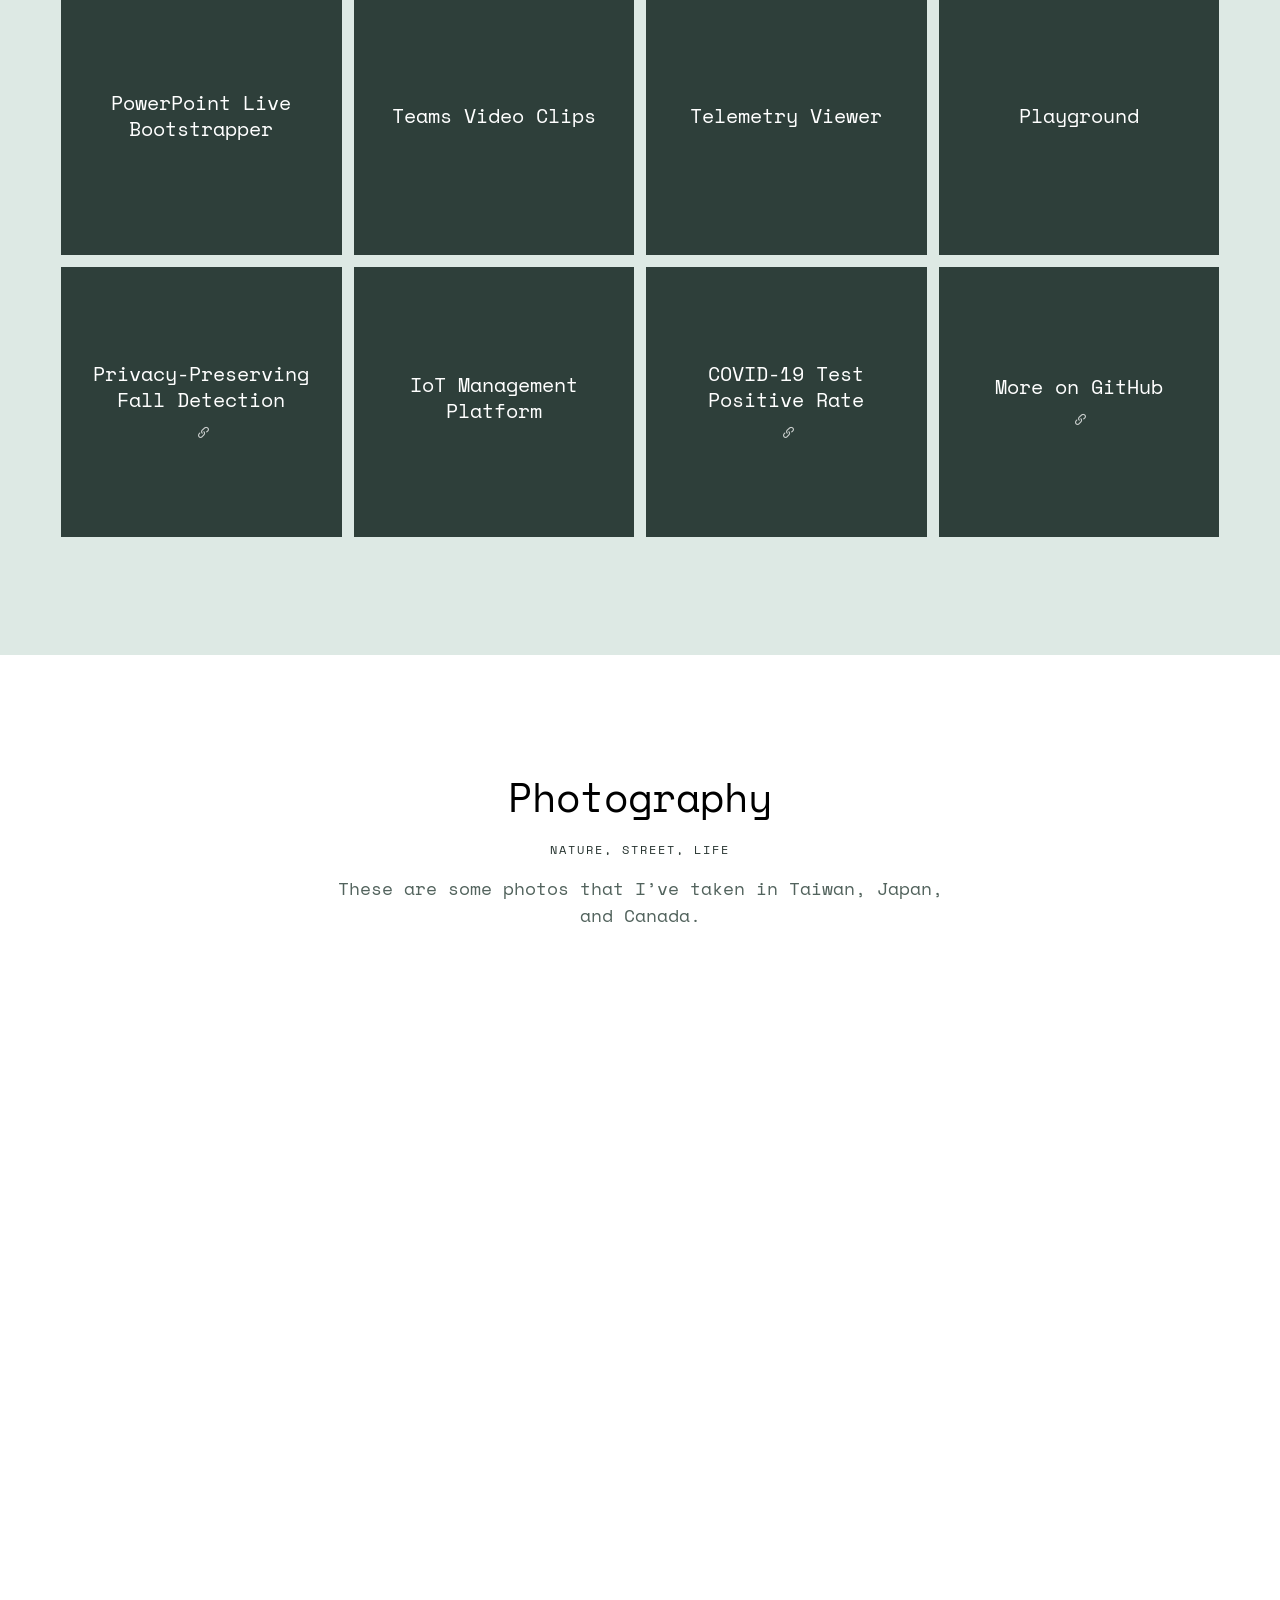
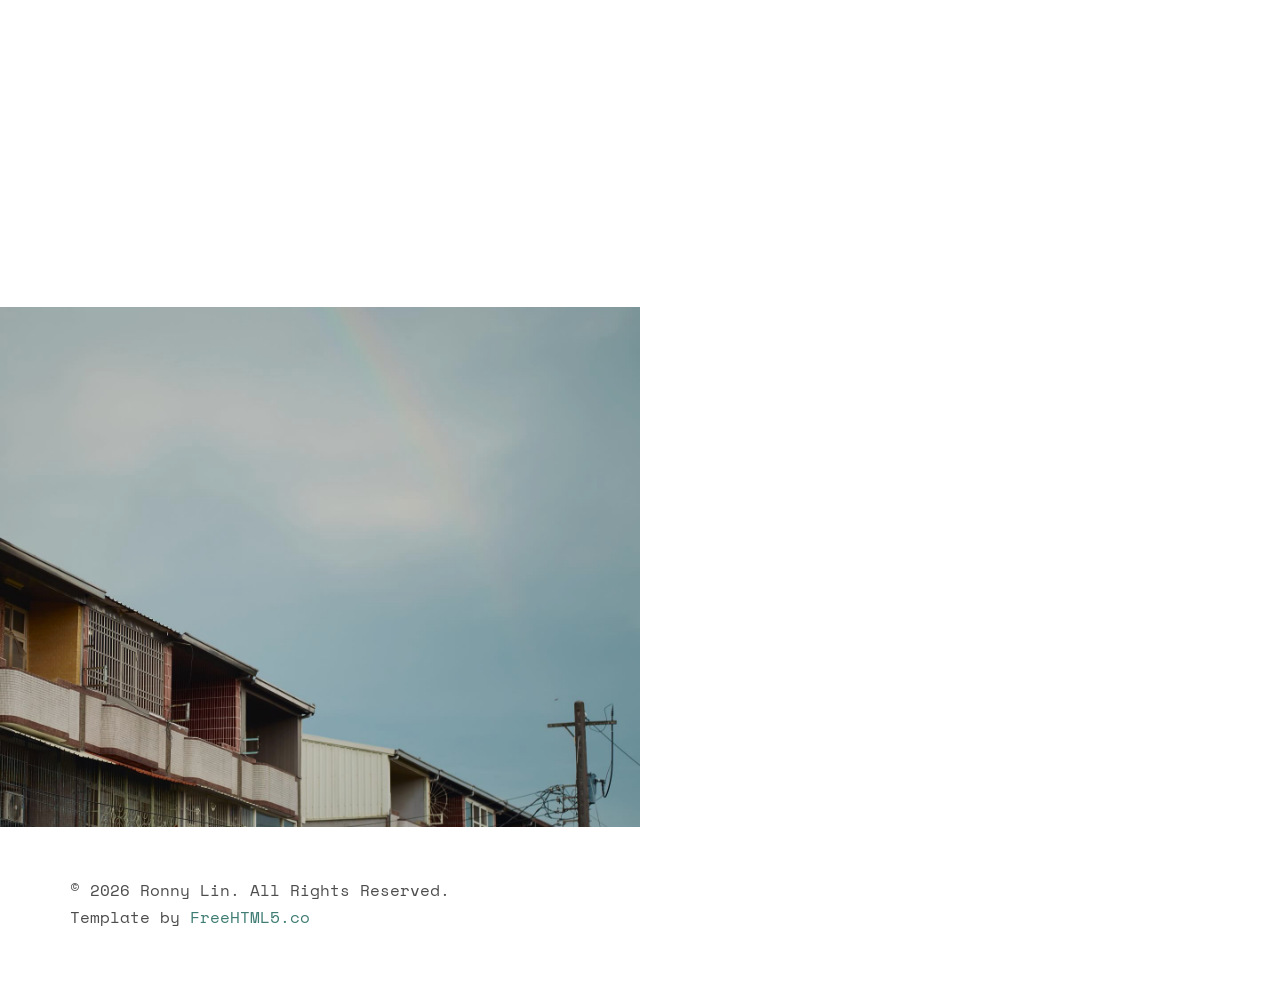
==== commit 57337aca: "Wash background for the timeline; caption and lightbox on the contact photo - Experience & Education" ====
--- a/index.html
+++ b/index.html
@@ -25,11 +25,11 @@
 	<link href="https://fonts.googleapis.com/css?family=Space+Mono" rel="stylesheet">
 	<link href="https://fonts.googleapis.com/css?family=Kaushan+Script" rel="stylesheet">
 
-	<link rel="stylesheet" href="css/animate.css?v=10">
-	<link rel="stylesheet" href="css/icomoon.css?v=10">
-	<link rel="stylesheet" href="css/bootstrap.css?v=10">
-	<link rel="stylesheet" href="css/style.css?v=10">
-	<link rel="stylesheet" href="css/custom.css?v=10">
+	<link rel="stylesheet" href="css/animate.css?v=11">
+	<link rel="stylesheet" href="css/icomoon.css?v=11">
+	<link rel="stylesheet" href="css/bootstrap.css?v=11">
+	<link rel="stylesheet" href="css/style.css?v=11">
+	<link rel="stylesheet" href="css/custom.css?v=11">
 
 	<script src="js/modernizr-2.6.2.min.js"></script>
 	<!--[if lt IE 9]>
@@ -316,7 +316,7 @@
 				<div class="col-md-8 col-md-offset-2 text-center fh5co-heading">
 					<h2>Photography</h2>
 					<span class="wip">Nature, Street, Life</span>
-					<p>I enjoy capturing nature and documenting events. These are some of the photos that I&rsquo;ve taken in Taiwan, Japan, and Canada.</p>
+					<p>These are some photos that I&rsquo;ve taken in Taiwan, Japan, and Canada.</p>
 				</div>
 			</div>
 			<div class="row animate-box">
@@ -335,8 +335,10 @@
 	</div>
 
 	<div id="fh5co-consult">
-		<div class="video fh5co-video" style="background-image: url(images/cover.jpg?v=2);">
+		<div class="video fh5co-video" style="background-image: url(images/cover.jpg?v=2);"
+			role="button" tabindex="0" aria-label="View photo: Houbi, Tainan">
 			<div class="overlay"></div>
+			<span class="photo-cap">Houbi &middot; Tainan, Taiwan</span>
 		</div>
 		<div class="choose animate-box">
 			<h2>Contact</h2>
@@ -452,6 +454,16 @@
 				openBox(a.getAttribute('href'), t ? t.alt : '', c ? c.textContent : '');
 			});
 		});
+		var panel = document.querySelector('#fh5co-consult .video');
+		if (panel) {
+			function openPanel() {
+				openBox('images/cover.jpg?v=2', 'Rainbow over tiled rooftops in Houbi, Tainan', 'Houbi \u00b7 Tainan, Taiwan');
+			}
+			panel.addEventListener('click', openPanel);
+			panel.addEventListener('keydown', function (e) {
+				if (e.key === 'Enter' || e.key === ' ') { e.preventDefault(); openPanel(); }
+			});
+		}
 		box.addEventListener('click', function (e) { if (e.target !== img) closeBox(); });
 		closeBtn.addEventListener('click', closeBox);
 		document.addEventListener('keydown', function (e) {
--- a/css/custom.css
+++ b/css/custom.css
@@ -619,3 +619,35 @@
 #lightbox-cap:empty {
 	display: none;
 }
+
+/* --- Experience & Education on the wash ------------------------------------
+   With What I Do gone, three white sections ran in a row; the timeline
+   carries the wash to restore the alternation. Panels are transparent in
+   the template, so only the spine tone needs to follow. */
+
+#fh5co-resume {
+	background: var(--wash);
+}
+
+#fh5co-resume .timeline:before {
+	background-color: #C2D4CC;
+}
+
+/* --- Contact panel: caption + click-through to the full photo --------------
+   The bottom-anchored crop hides the rainbow; clicking opens the full
+   portrait in the lightbox. Caption follows the photo-grid mechanism. */
+
+#fh5co-consult .video {
+	cursor: zoom-in;
+}
+
+#fh5co-consult .video:hover .photo-cap,
+#fh5co-consult .video:focus-visible .photo-cap {
+	opacity: 1;
+	transform: translateY(0);
+}
+
+#fh5co-consult .video:focus-visible {
+	outline: 2px solid var(--accent);
+	outline-offset: -4px;
+}
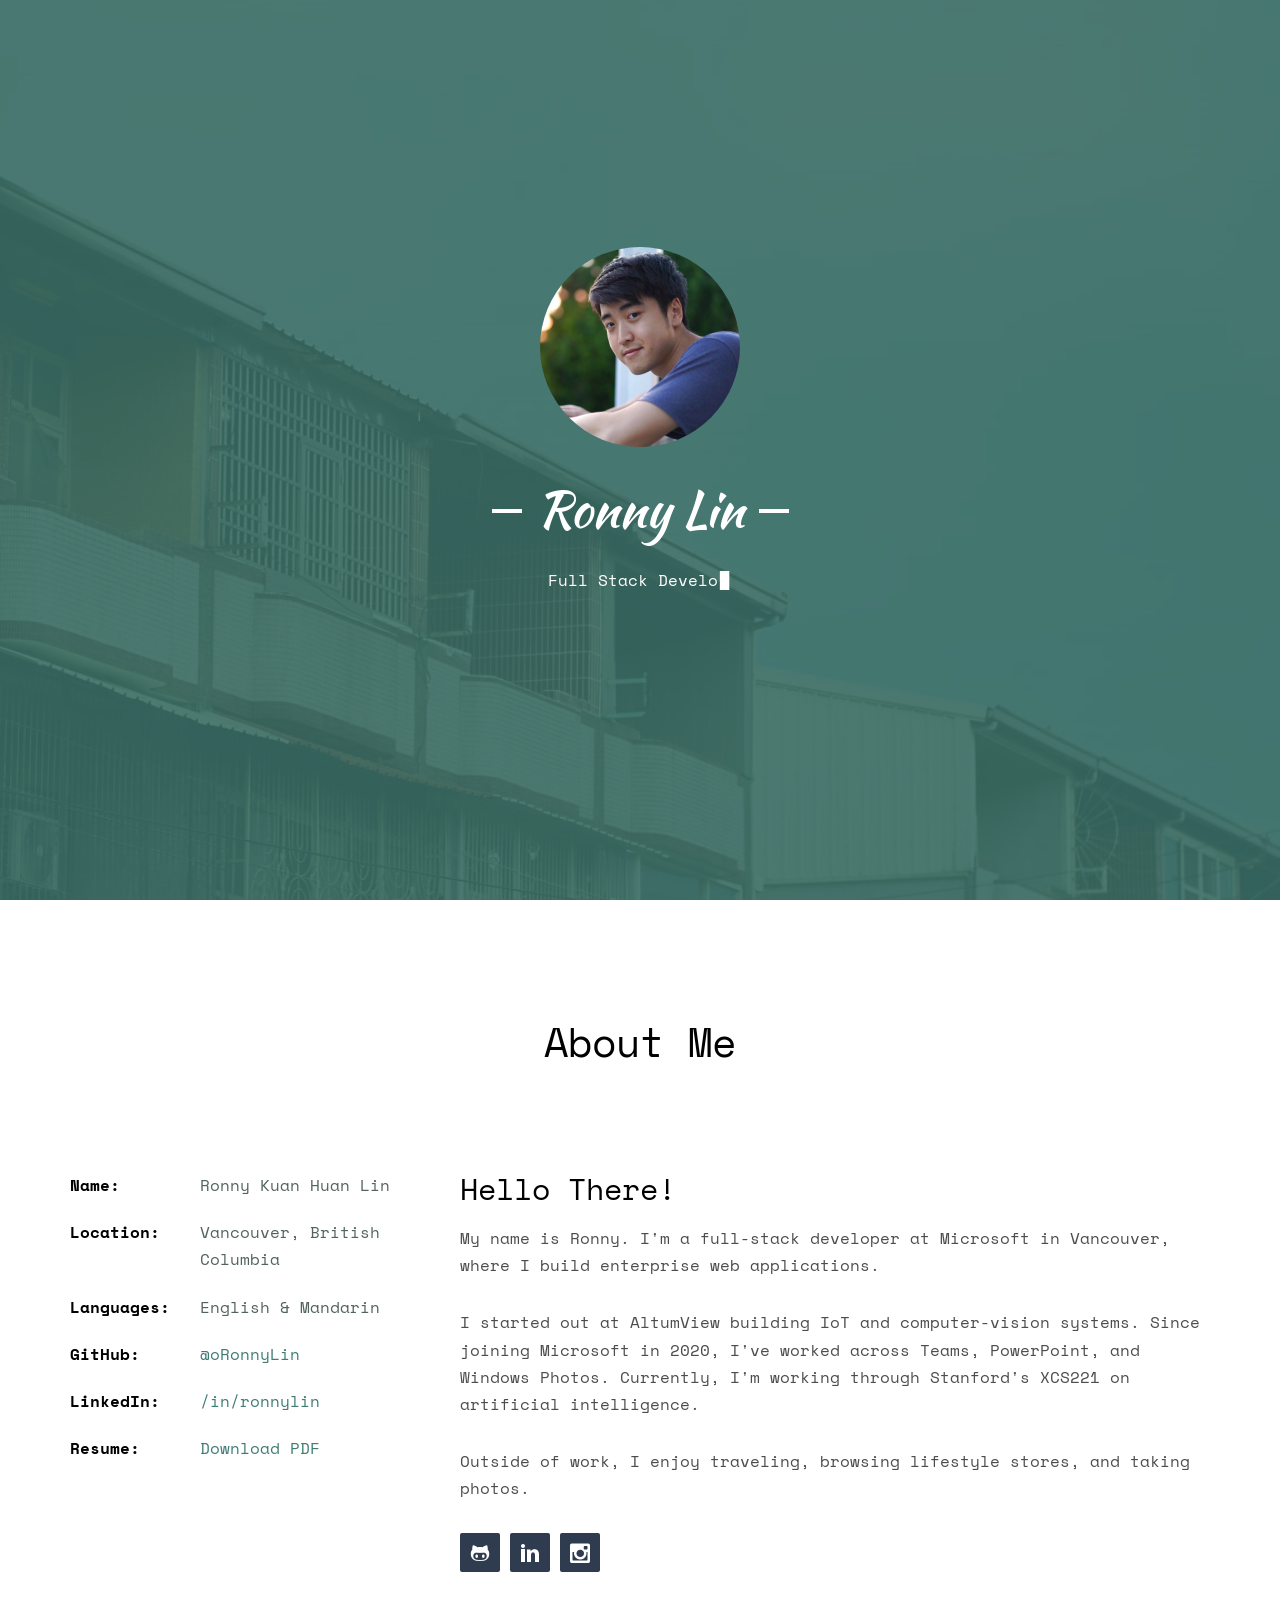
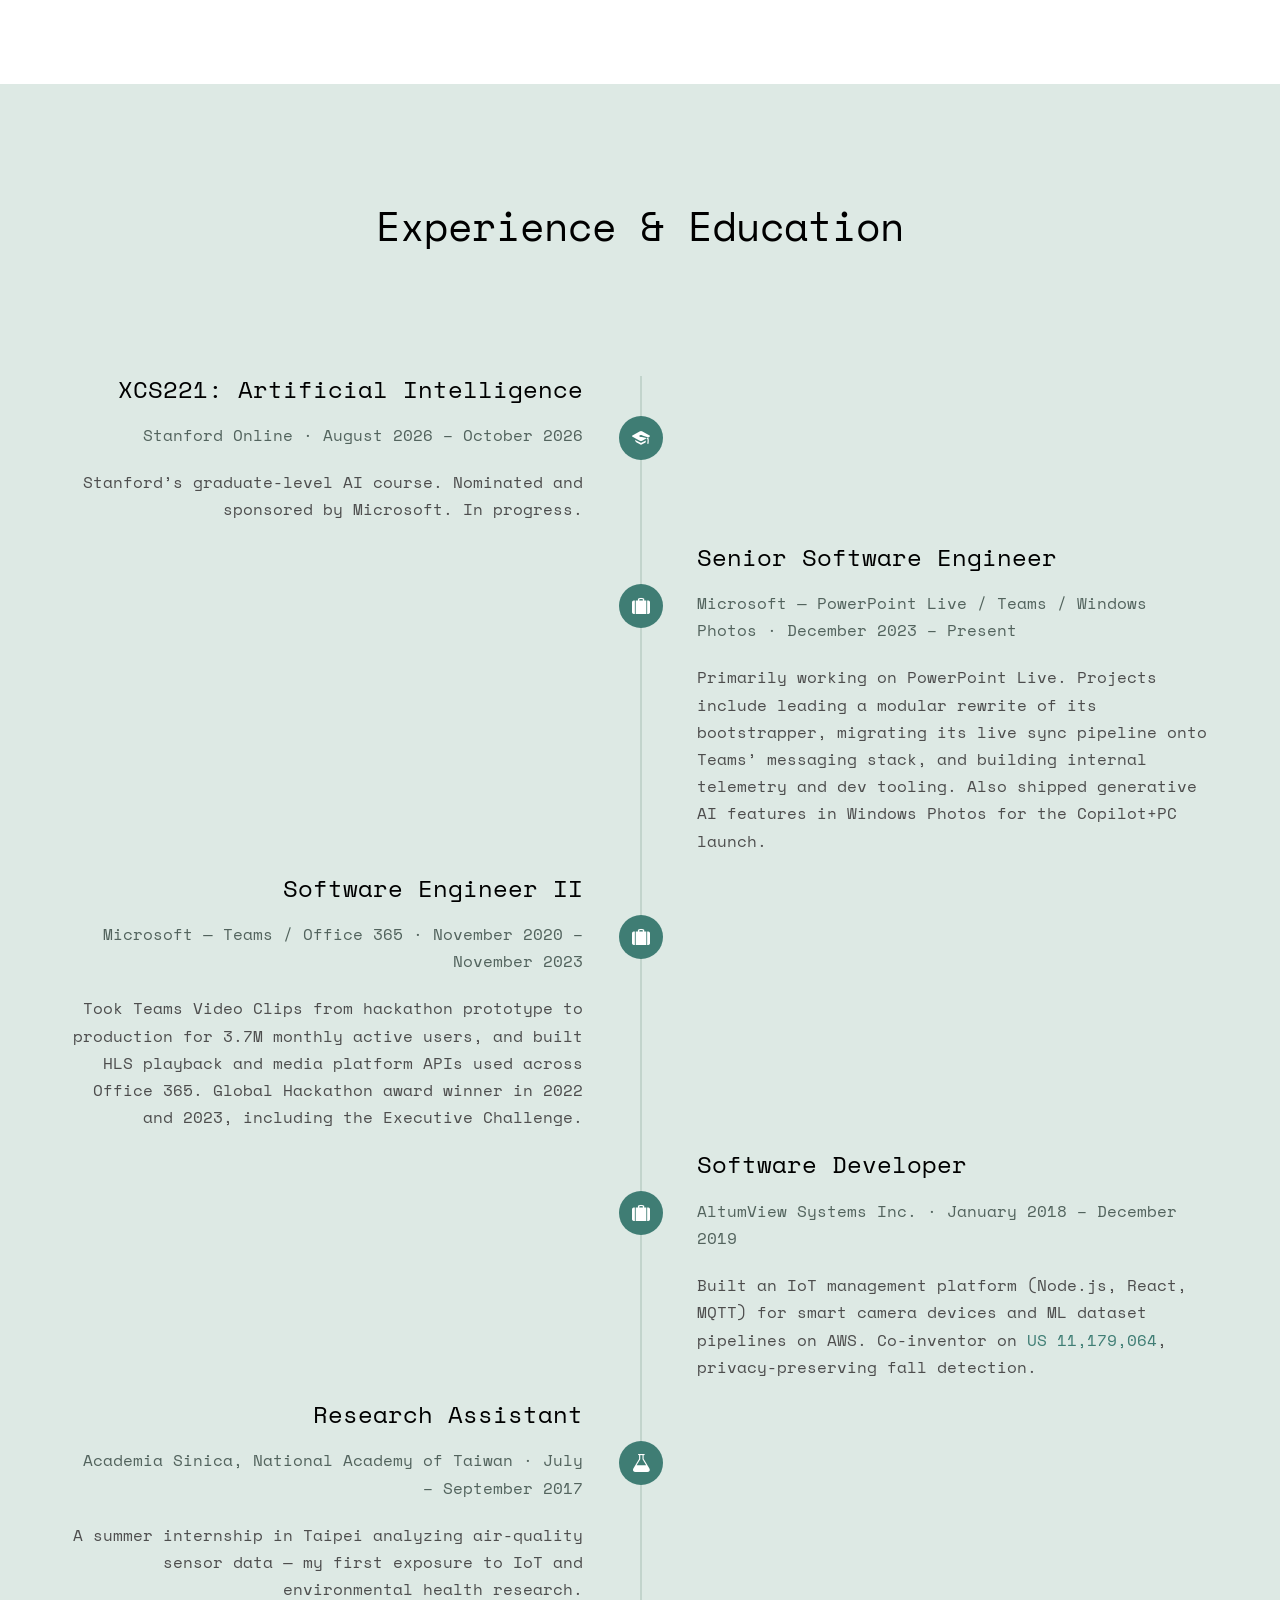
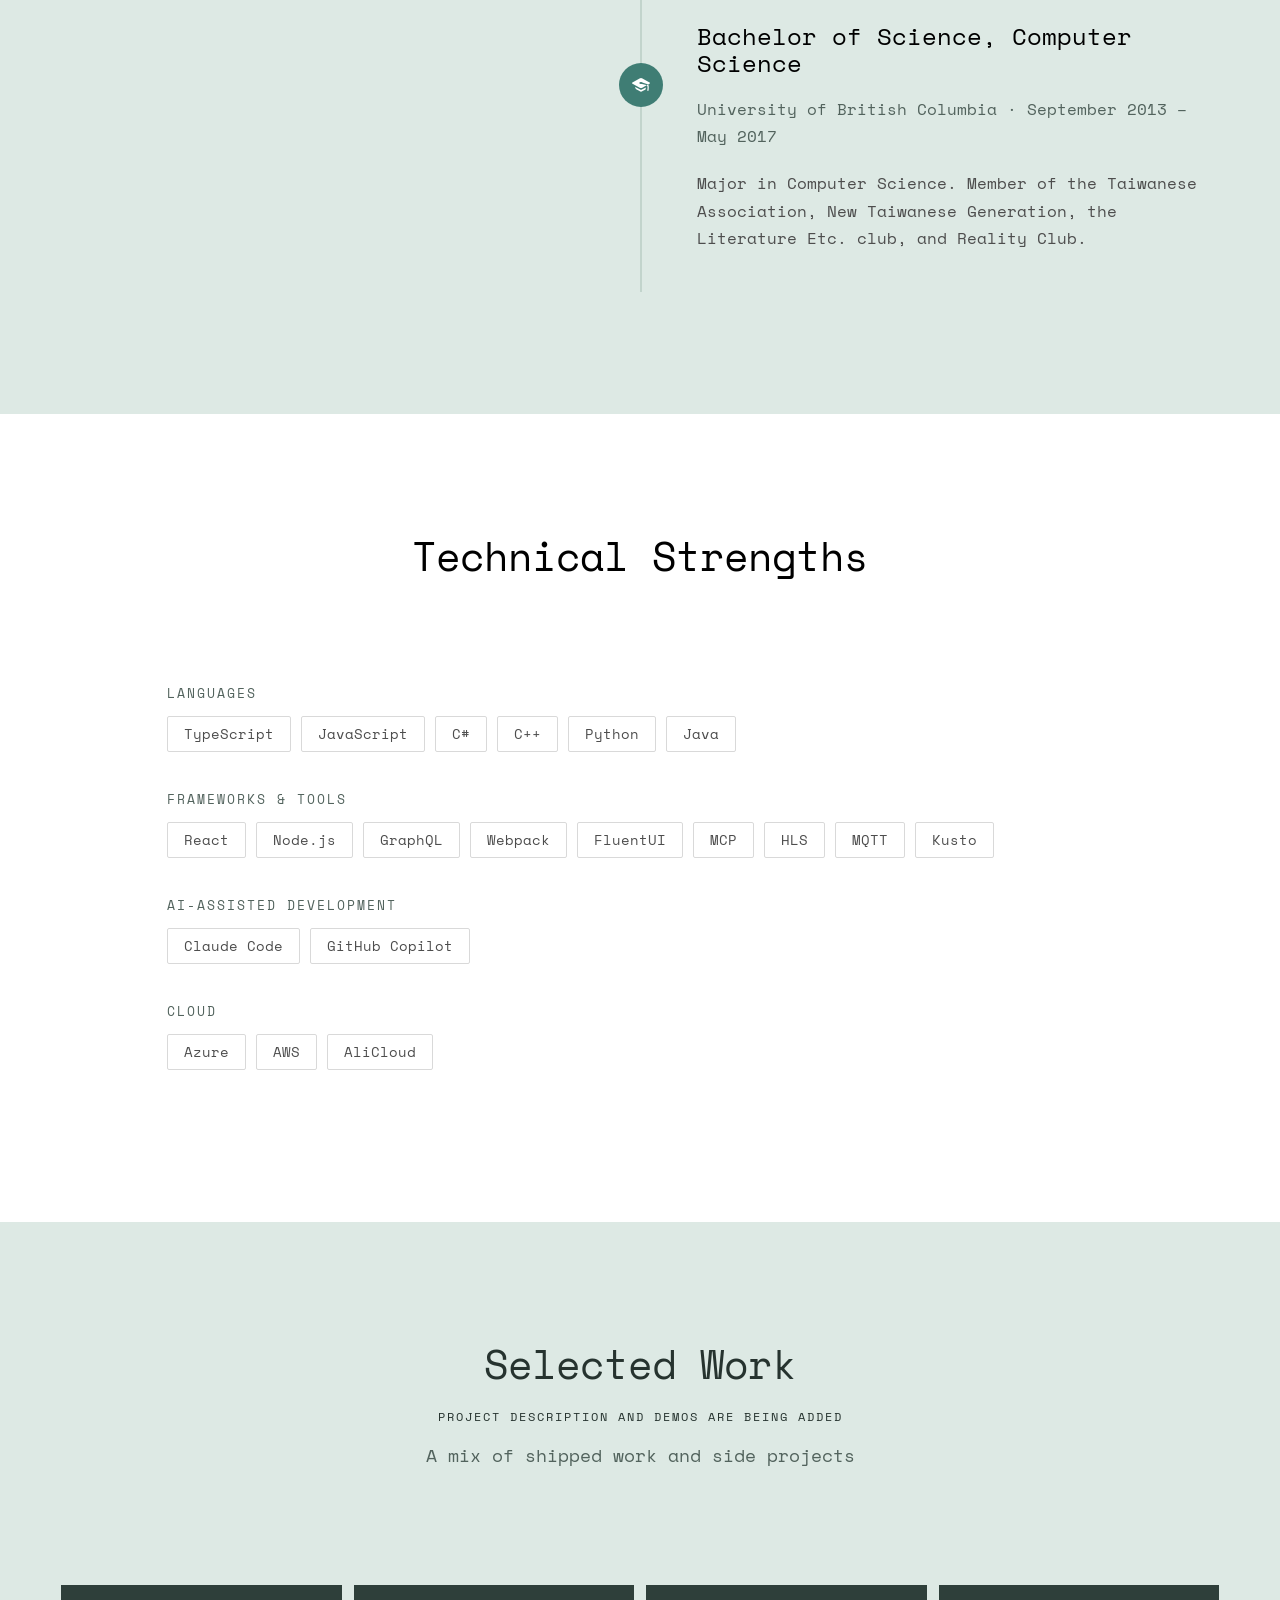
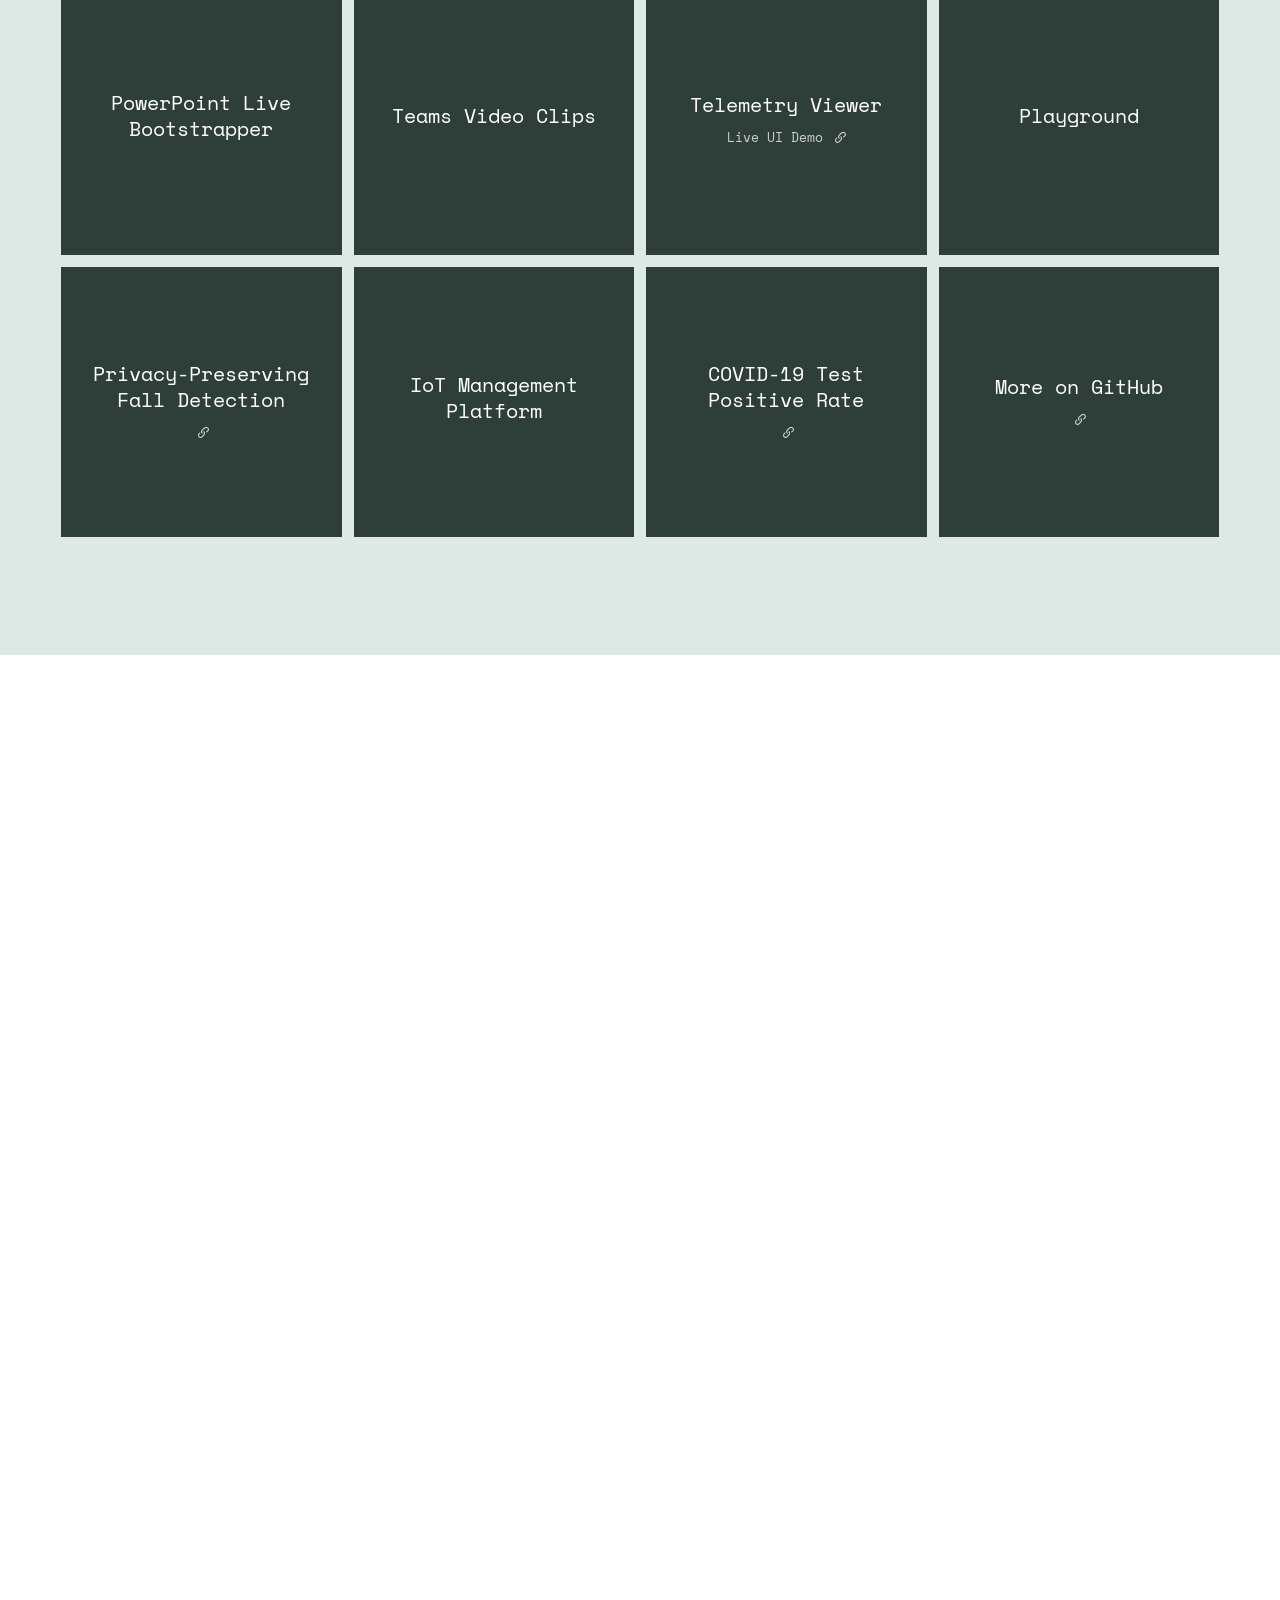
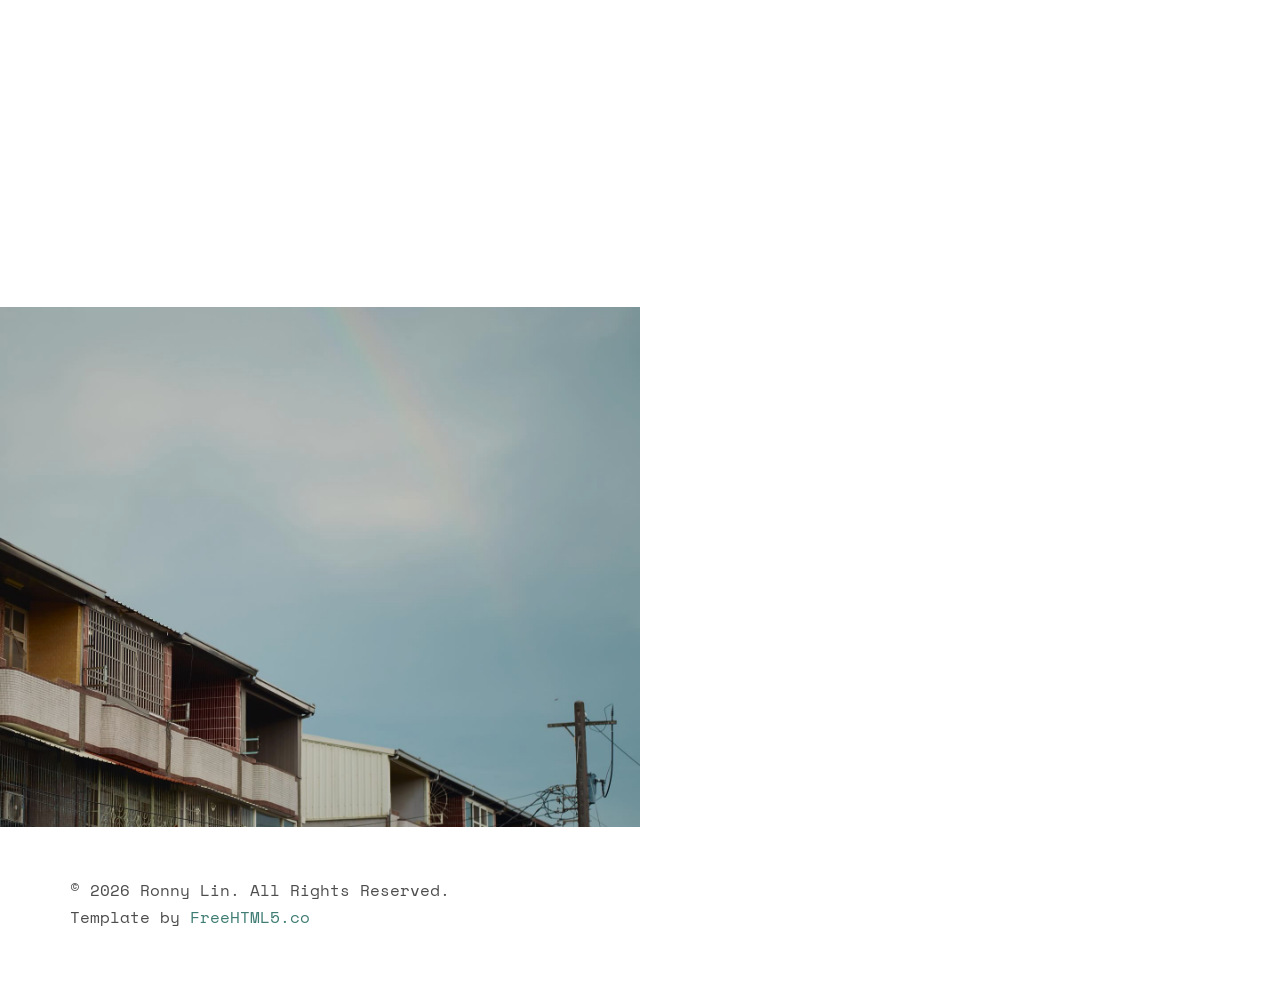
==== commit e439a637: "Add the Inspector UI demo, linked from the Telemetry Viewer tile demos/inspector-demo.html is a self" ====
--- a/index.html
+++ b/index.html
@@ -261,11 +261,12 @@
 					</div>
 				</div>
 				<div class="col-md-3 text-center col-padding animate-box">
-					<div class="work work--flat">
+					<a href="demos/inspector-demo.html" target="_blank" rel="noopener" class="work work--flat work--link">
 						<div class="desc">
 							<h3>Telemetry Viewer</h3>
-						</div>
-					</div>
+							<span>Live UI Demo <i class="icon-link2"></i></span>
+						</div>
+					</a>
 				</div>
 				<div class="col-md-3 text-center col-padding animate-box">
 					<div class="work work--flat">
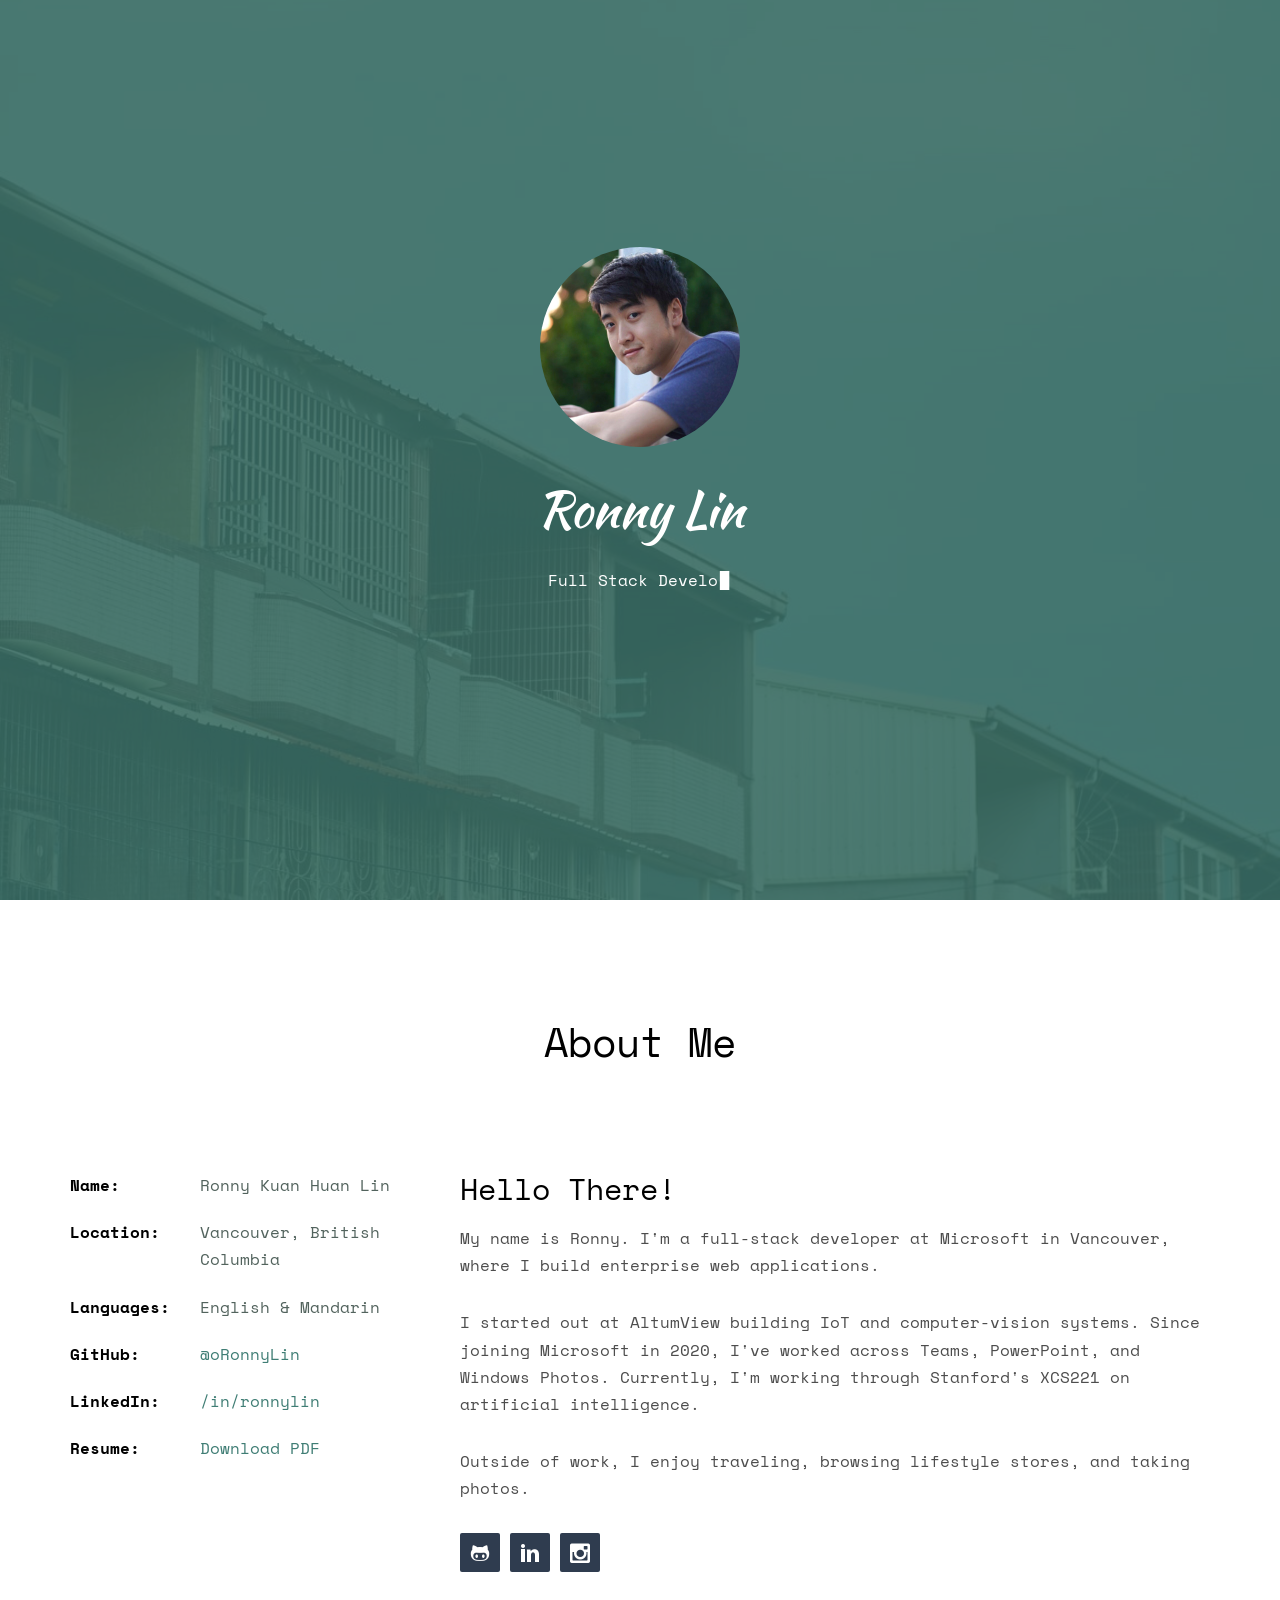
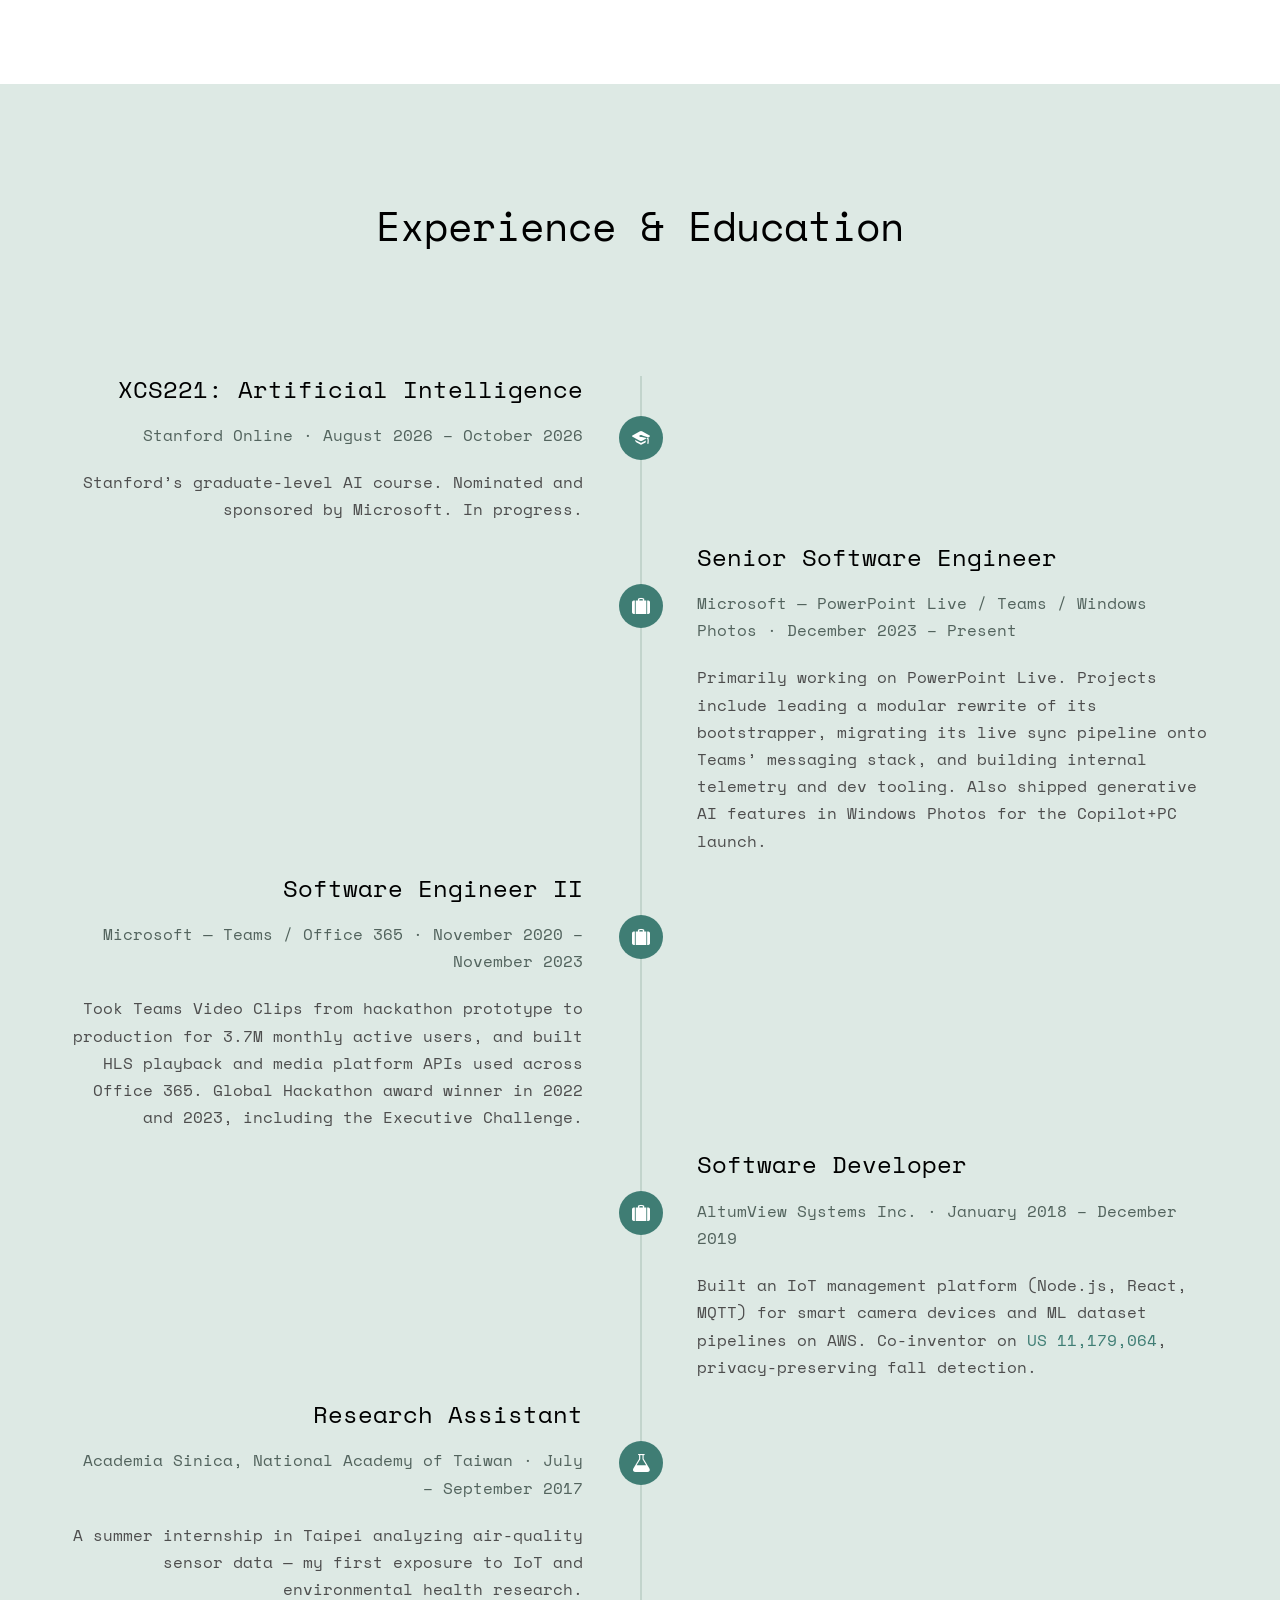
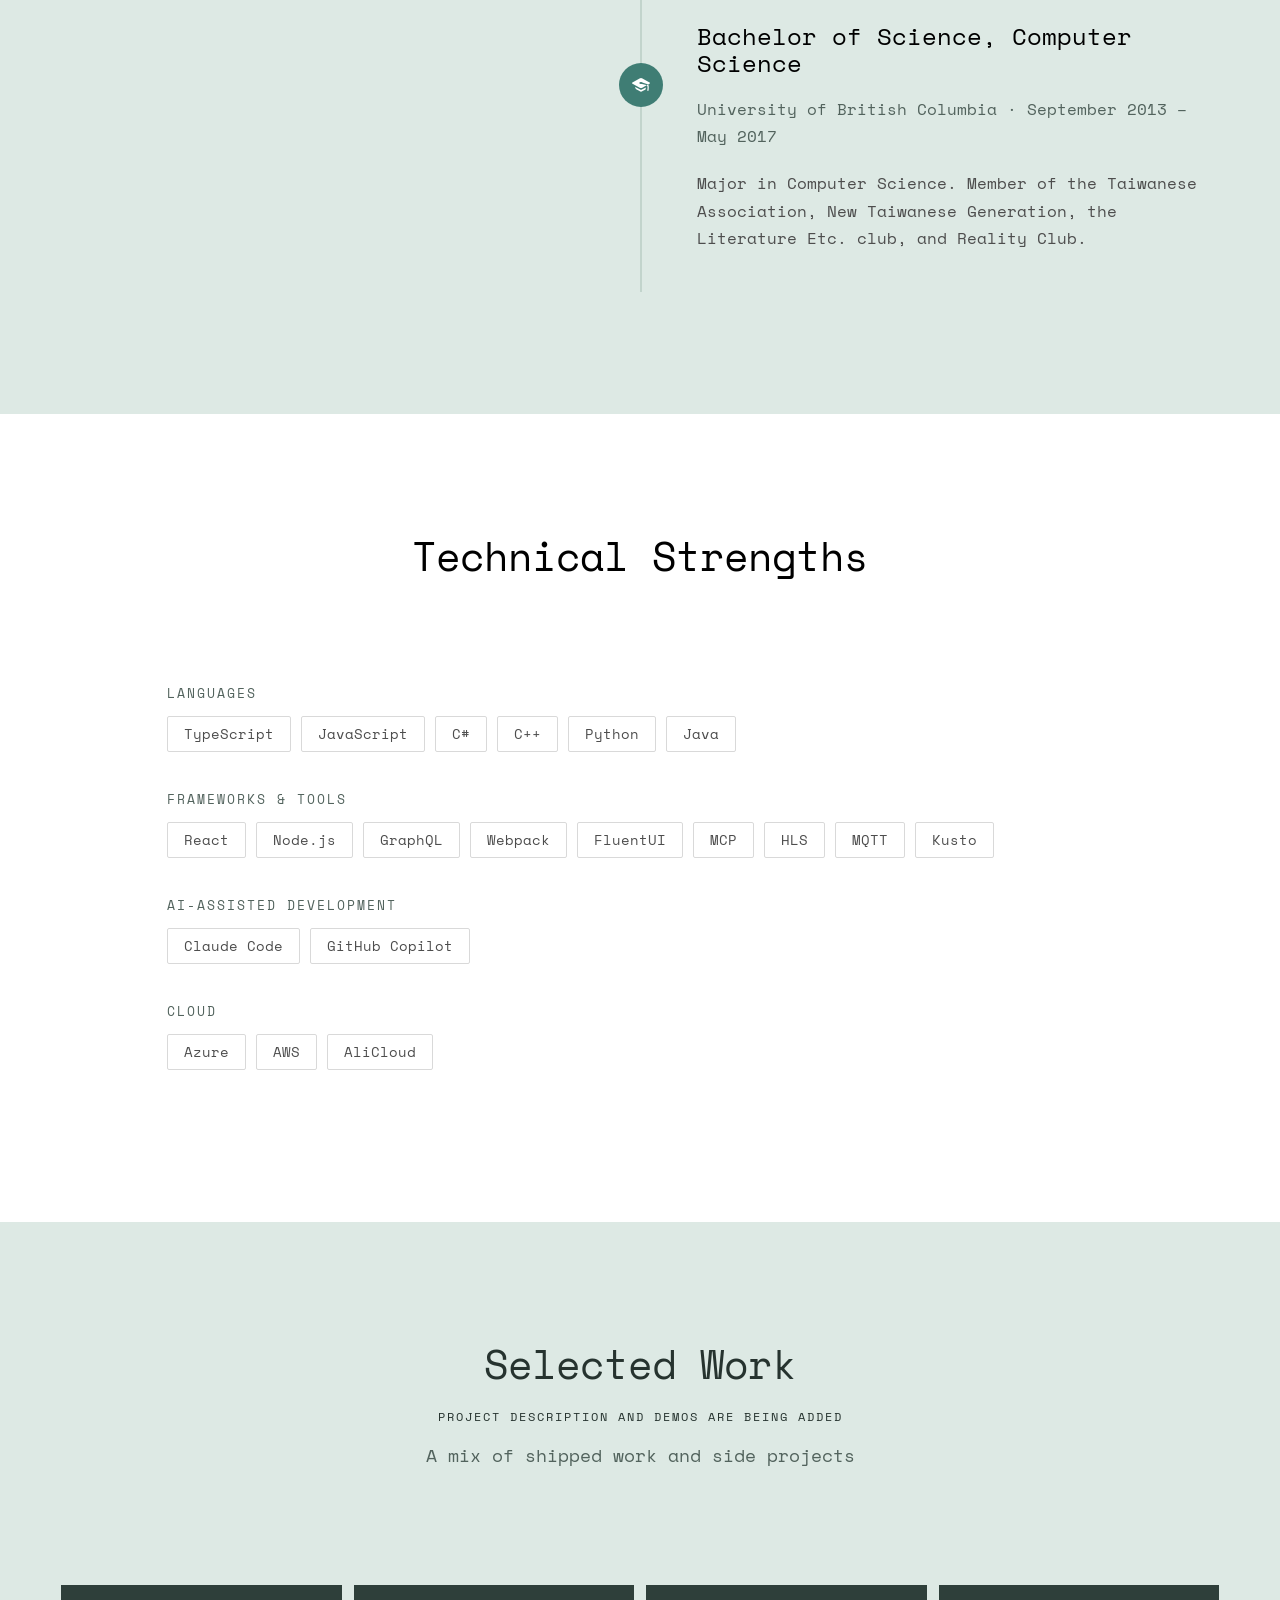
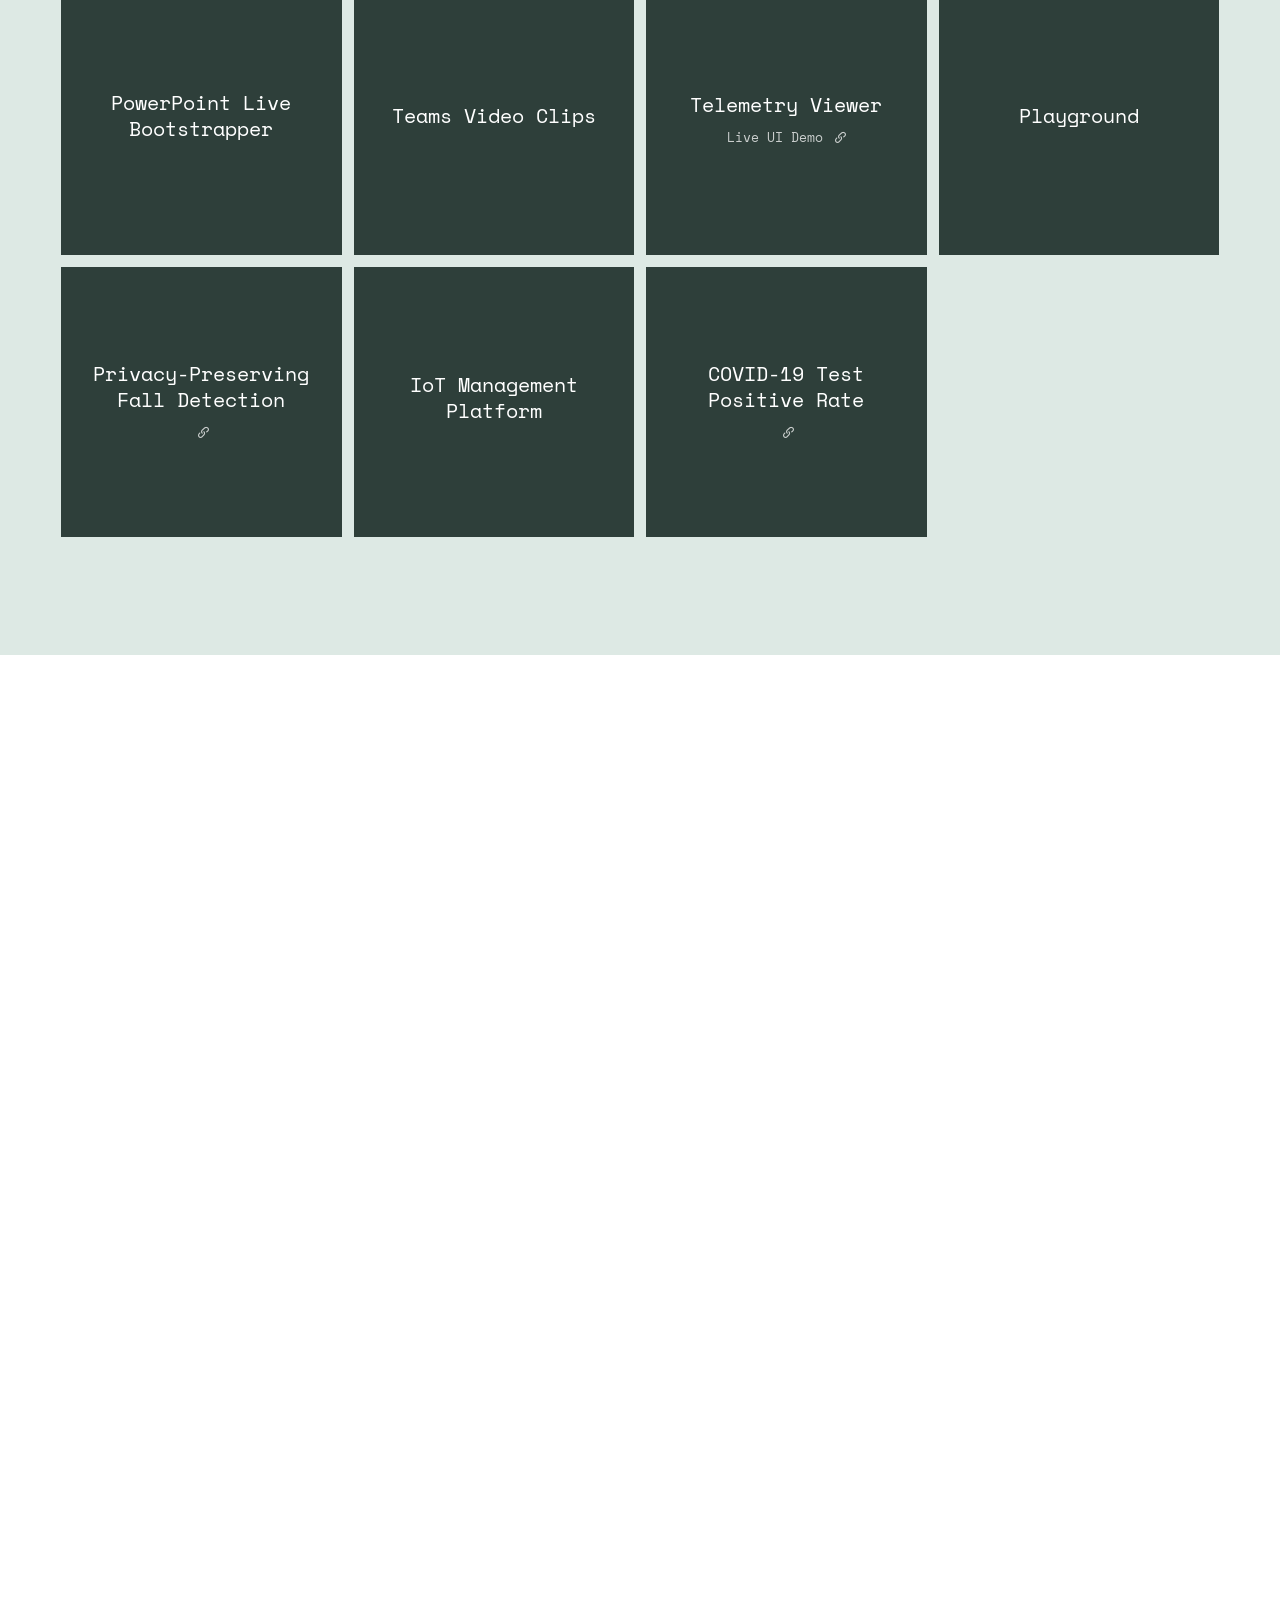
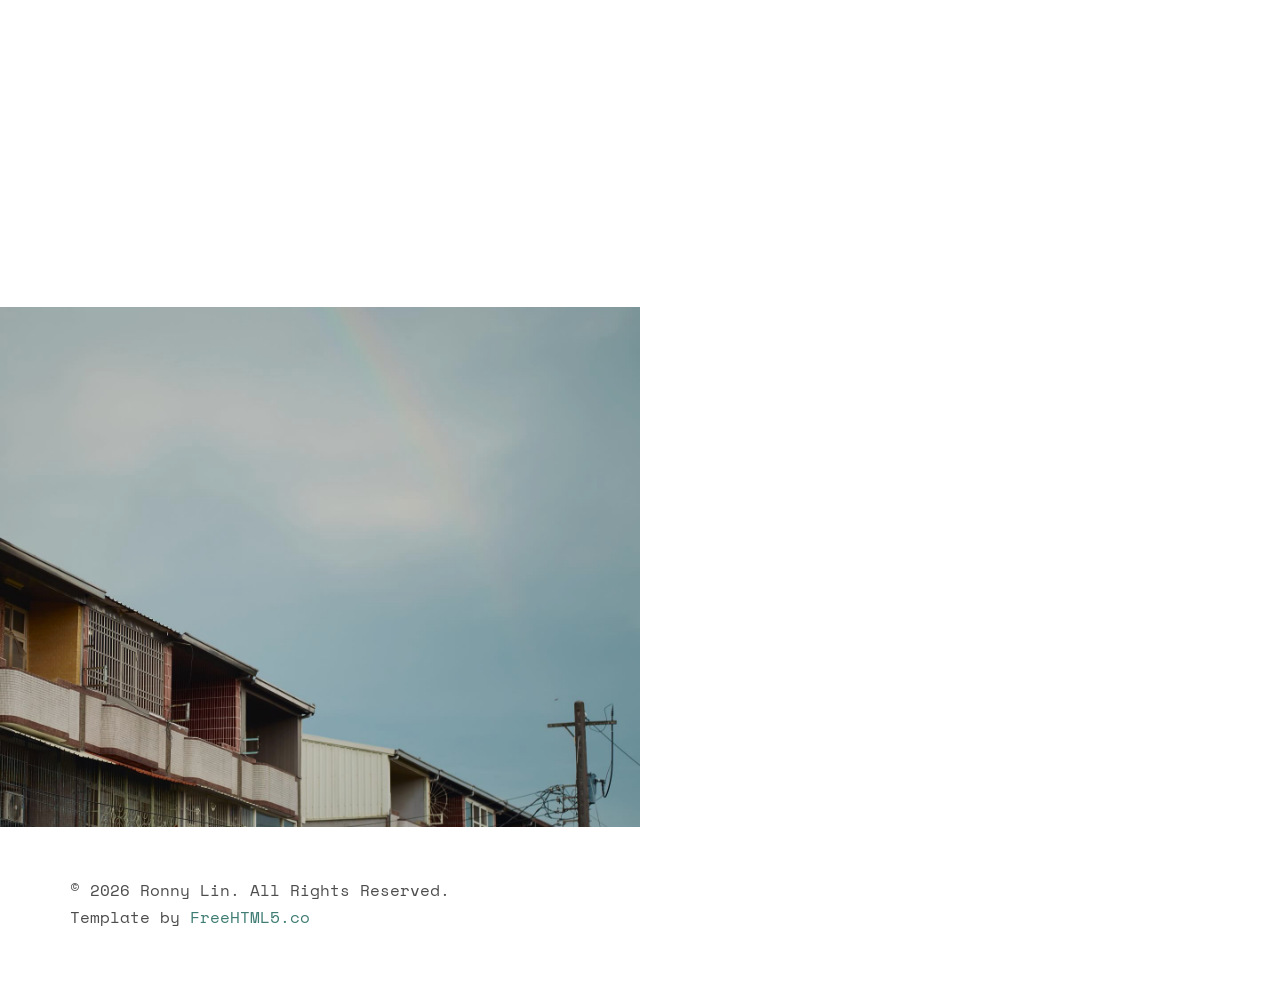
==== commit f261f513: "remove white shapes and push new telemetry viewer demo" ====
--- a/index.html
+++ b/index.html
@@ -25,11 +25,11 @@
 	<link href="https://fonts.googleapis.com/css?family=Space+Mono" rel="stylesheet">
 	<link href="https://fonts.googleapis.com/css?family=Kaushan+Script" rel="stylesheet">
 
-	<link rel="stylesheet" href="css/animate.css?v=11">
-	<link rel="stylesheet" href="css/icomoon.css?v=11">
-	<link rel="stylesheet" href="css/bootstrap.css?v=11">
-	<link rel="stylesheet" href="css/style.css?v=11">
-	<link rel="stylesheet" href="css/custom.css?v=11">
+	<link rel="stylesheet" href="css/animate.css?v=12">
+	<link rel="stylesheet" href="css/icomoon.css?v=12">
+	<link rel="stylesheet" href="css/bootstrap.css?v=12">
+	<link rel="stylesheet" href="css/style.css?v=12">
+	<link rel="stylesheet" href="css/custom.css?v=12">
 
 	<script src="js/modernizr-2.6.2.min.js"></script>
 	<!--[if lt IE 9]>
--- a/css/custom.css
+++ b/css/custom.css
@@ -427,6 +427,12 @@
 .btn:focus-visible {
 	outline: 2px solid var(--ink) !important;
 	outline-offset: 2px;
+}
+
+/* The template flanks the hero name with two short white bars. */
+#fh5co-header .display-tc h1 span:before,
+#fh5co-header .display-tc h1 span:after {
+	content: none;
 }
 
 /* --- Hero entrance ---------------------------------------------------------
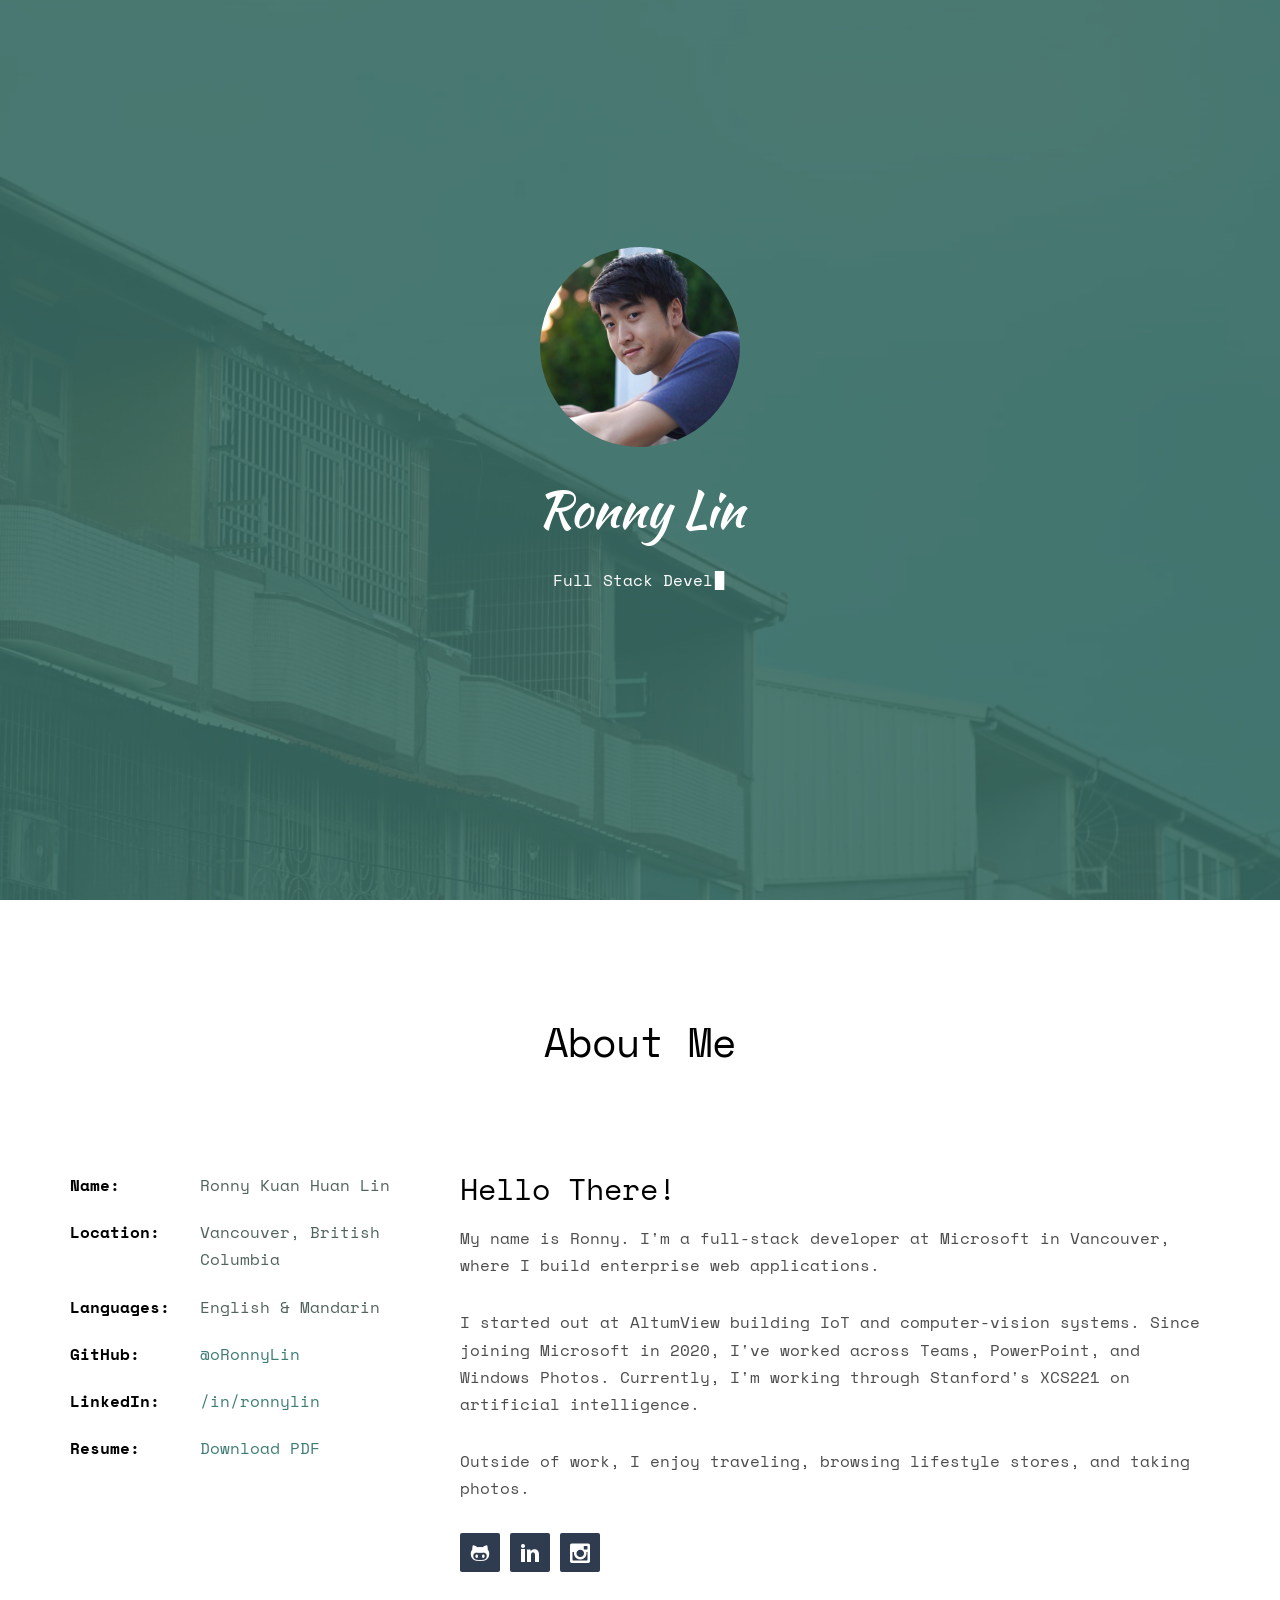
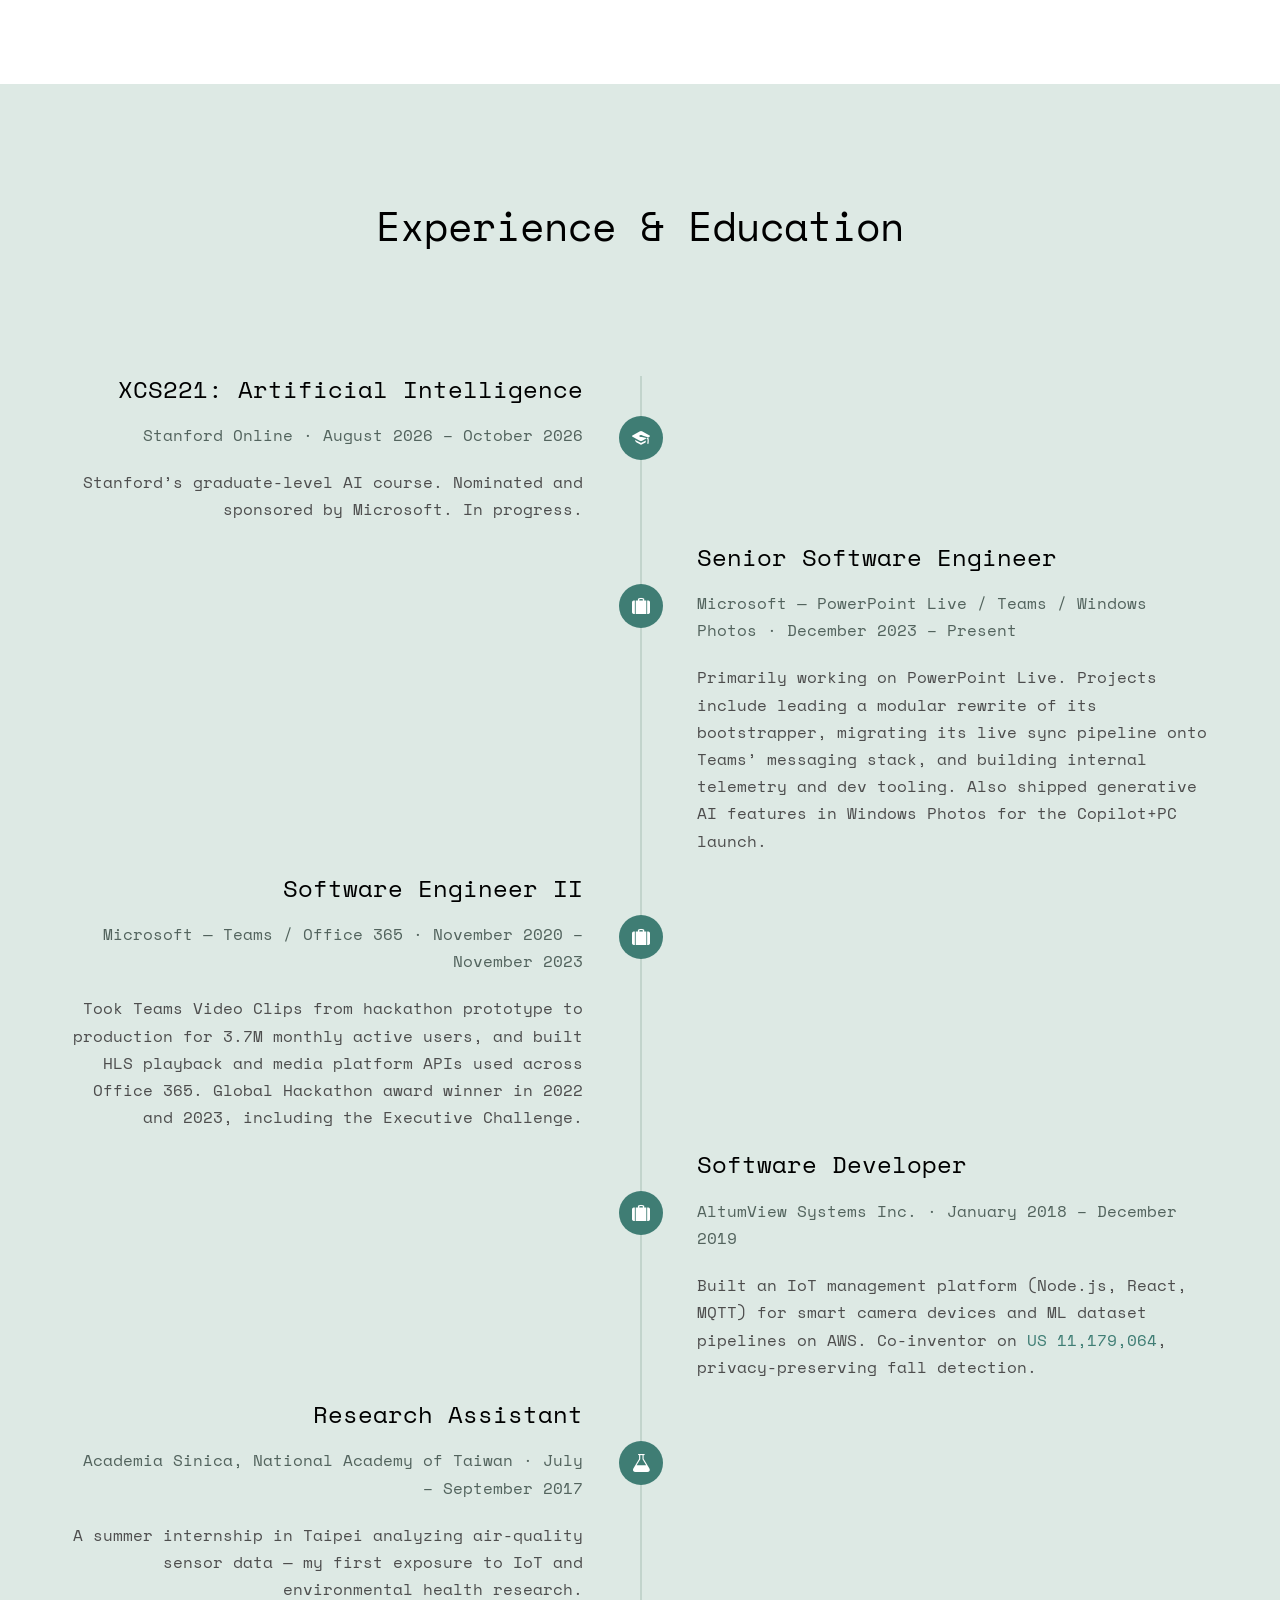
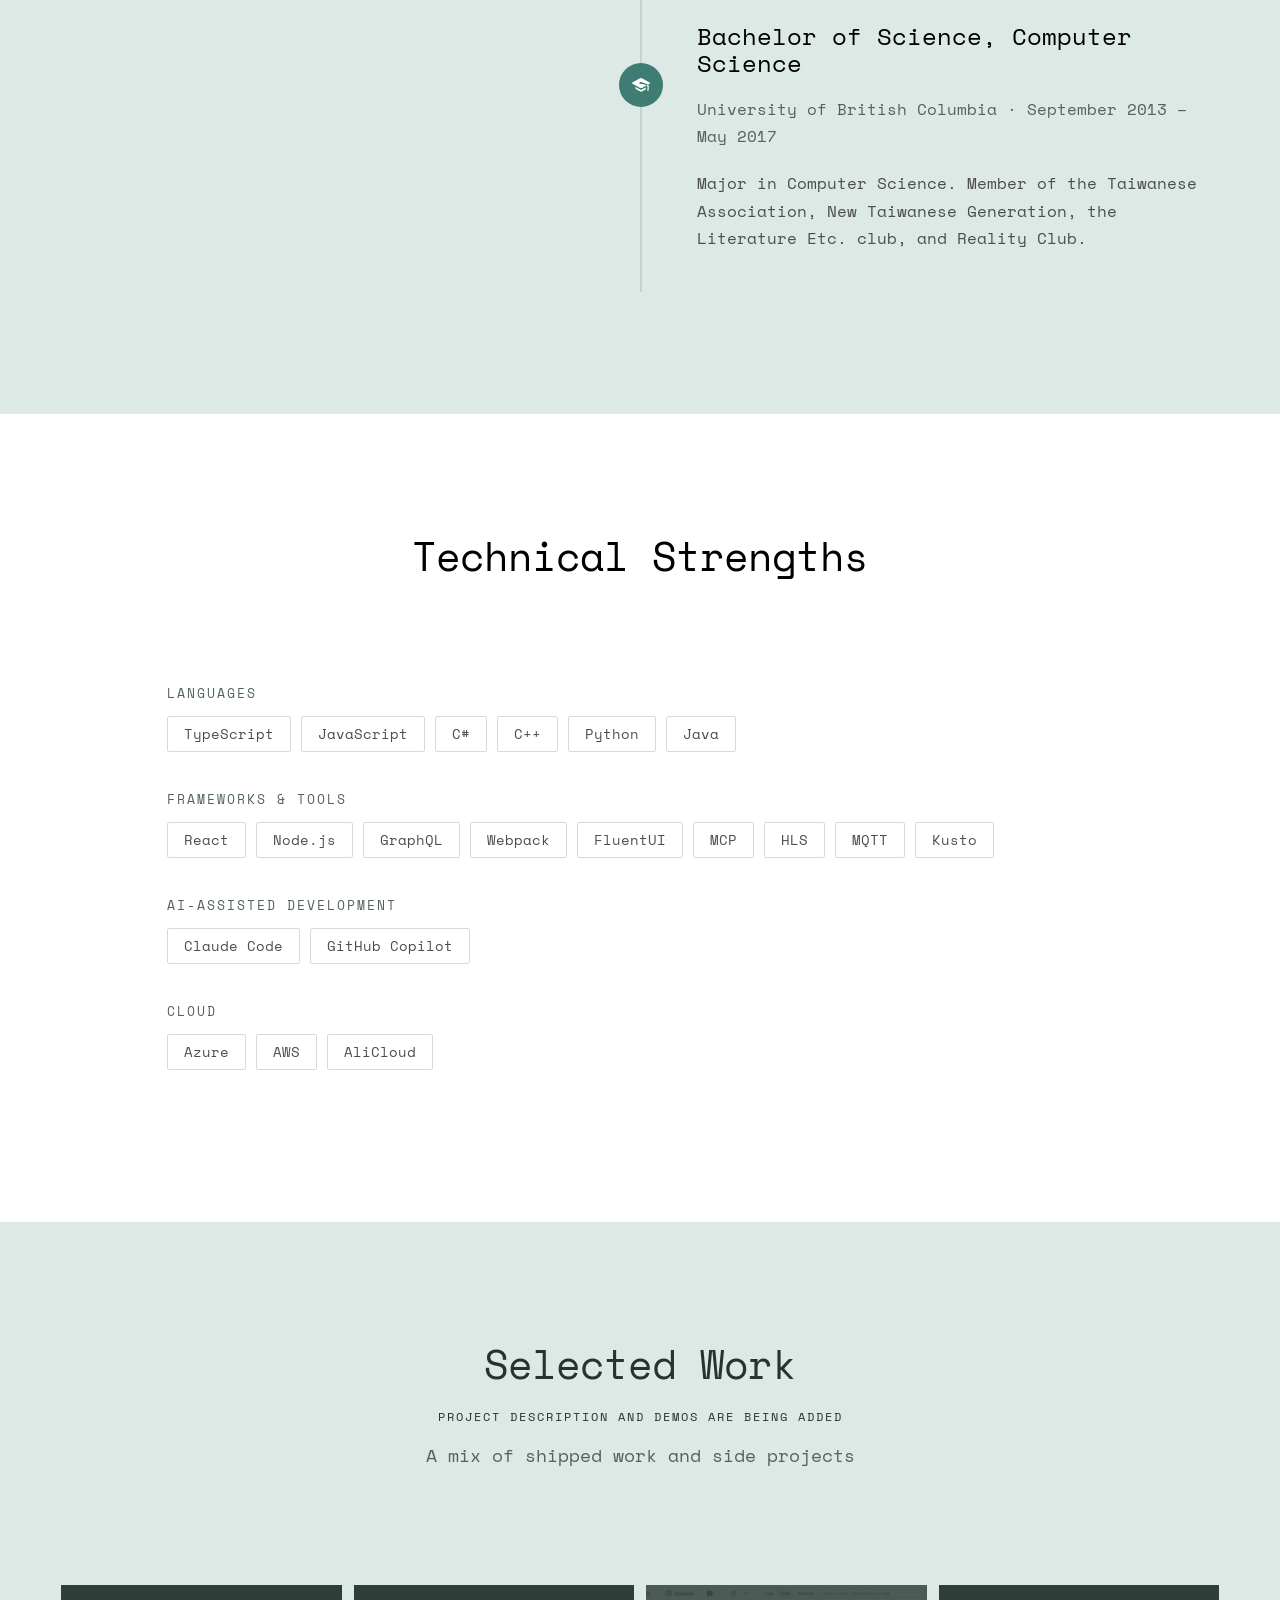
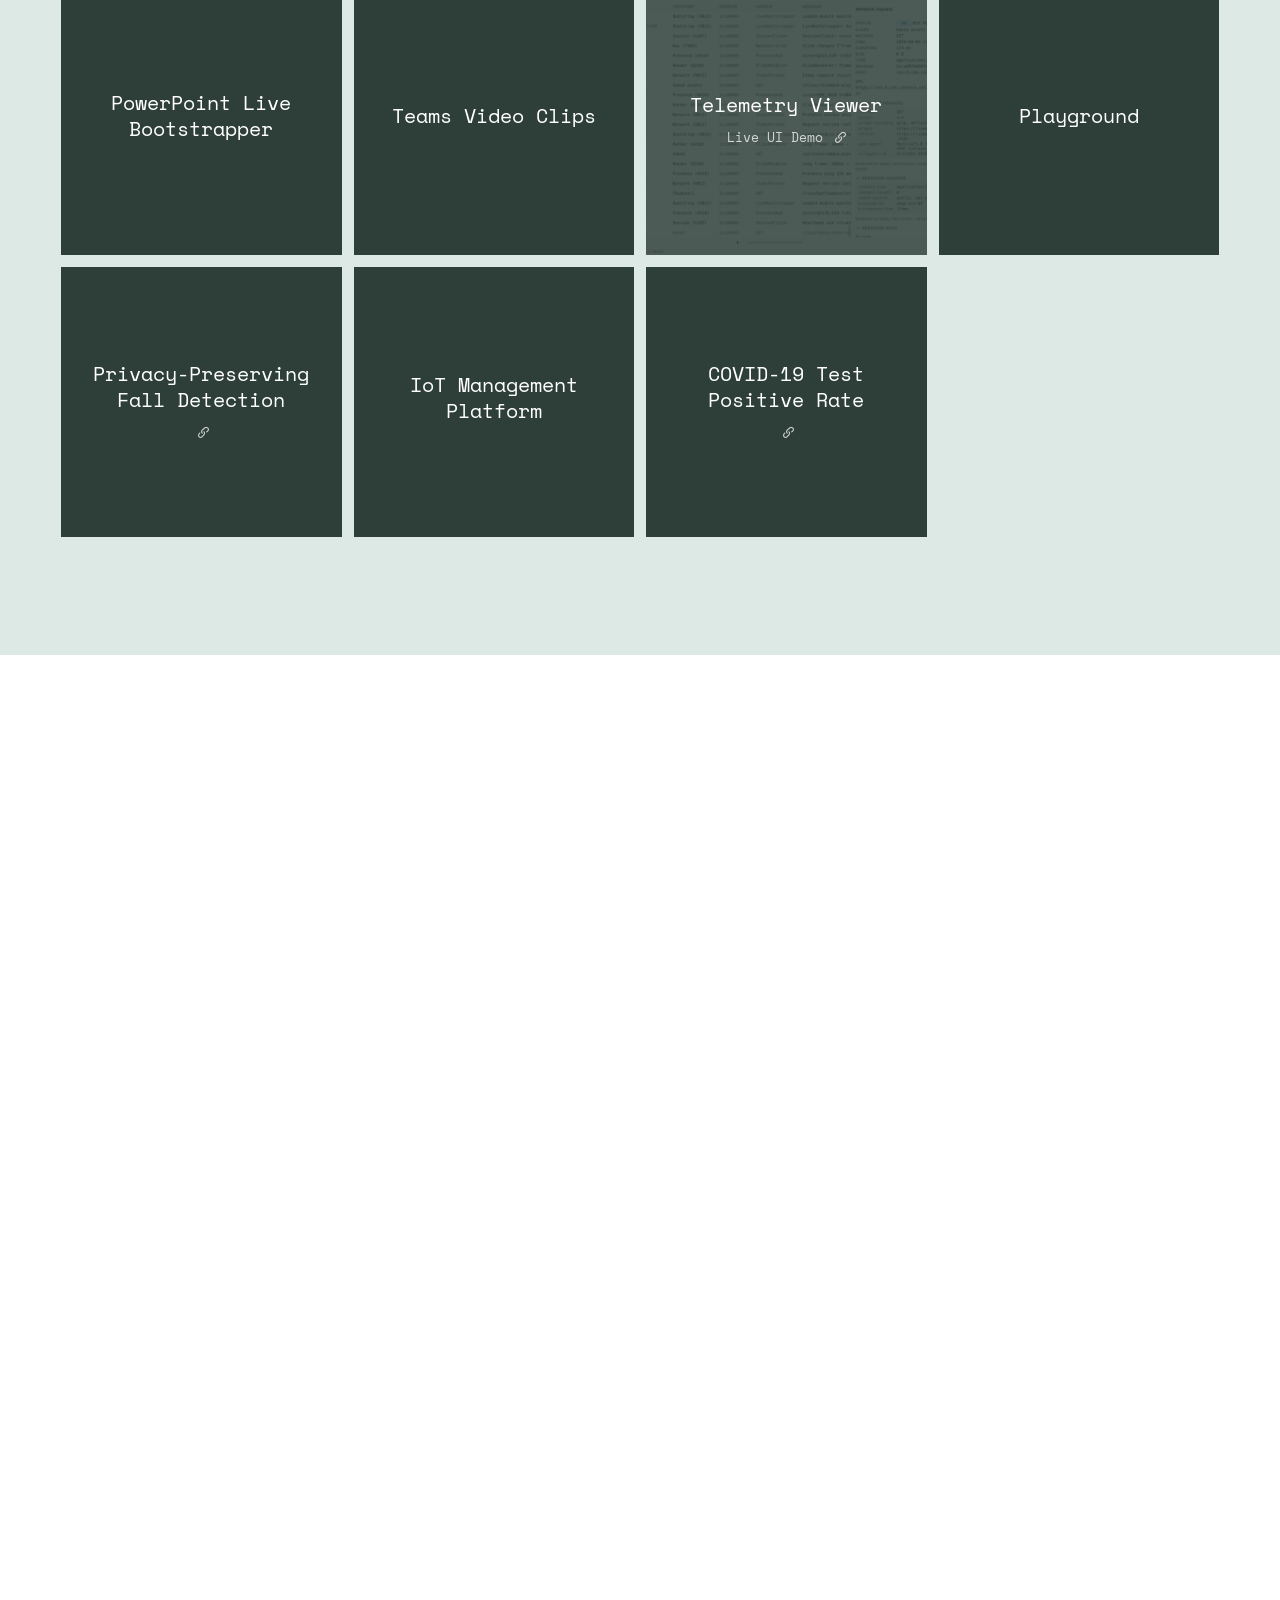
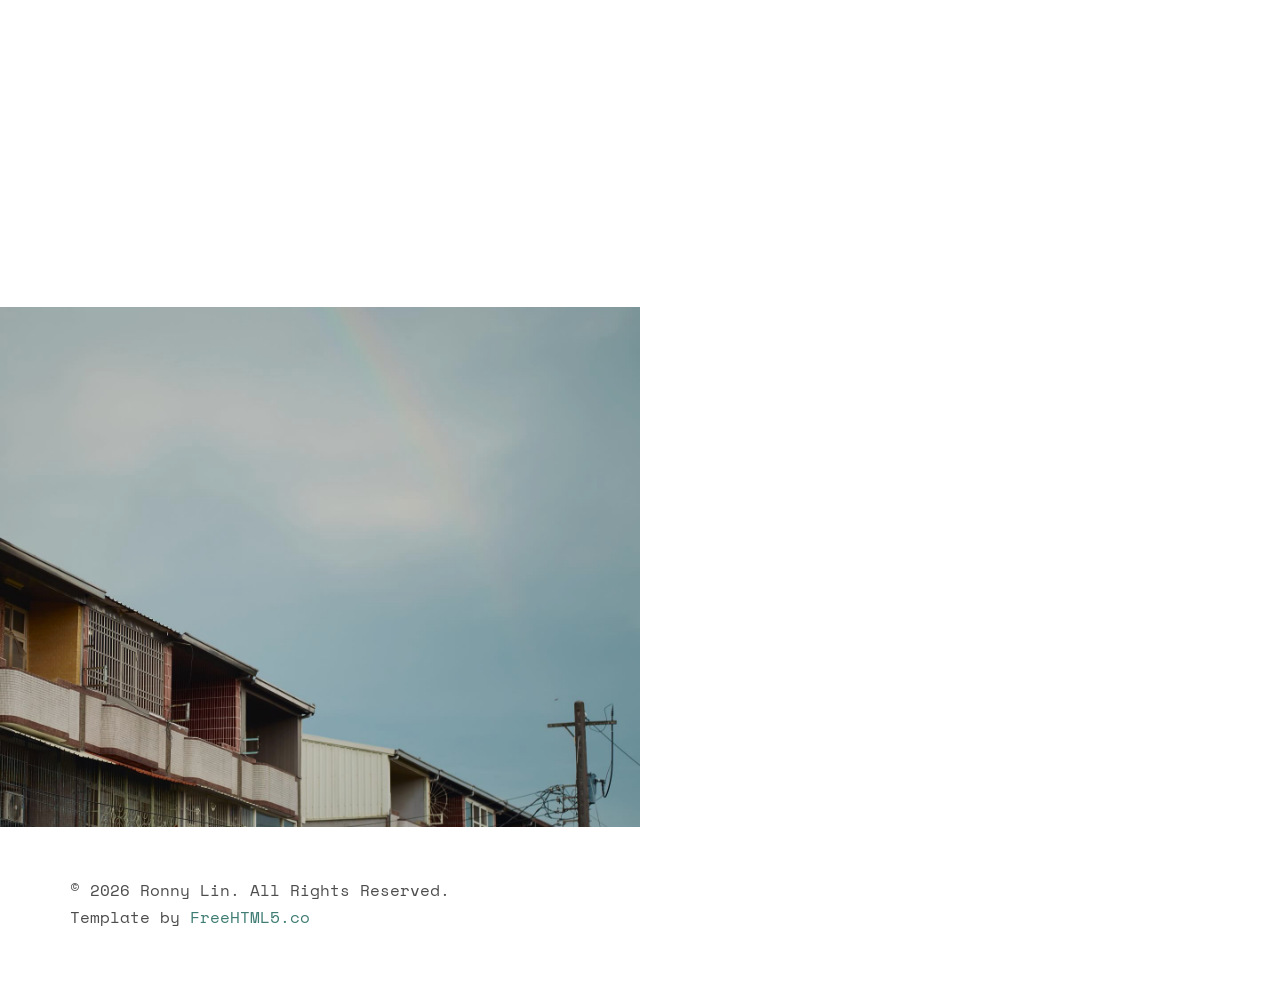
==== commit 848a3f76: "update ribbon and telemetry viewer preview" ====
--- a/index.html
+++ b/index.html
@@ -25,11 +25,11 @@
 	<link href="https://fonts.googleapis.com/css?family=Space+Mono" rel="stylesheet">
 	<link href="https://fonts.googleapis.com/css?family=Kaushan+Script" rel="stylesheet">
 
-	<link rel="stylesheet" href="css/animate.css?v=12">
-	<link rel="stylesheet" href="css/icomoon.css?v=12">
-	<link rel="stylesheet" href="css/bootstrap.css?v=12">
-	<link rel="stylesheet" href="css/style.css?v=12">
-	<link rel="stylesheet" href="css/custom.css?v=12">
+	<link rel="stylesheet" href="css/animate.css?v=13">
+	<link rel="stylesheet" href="css/icomoon.css?v=13">
+	<link rel="stylesheet" href="css/bootstrap.css?v=13">
+	<link rel="stylesheet" href="css/style.css?v=13">
+	<link rel="stylesheet" href="css/custom.css?v=13">
 
 	<script src="js/modernizr-2.6.2.min.js"></script>
 	<!--[if lt IE 9]>
@@ -261,7 +261,7 @@
 					</div>
 				</div>
 				<div class="col-md-3 text-center col-padding animate-box">
-					<a href="demos/inspector-demo.html" target="_blank" rel="noopener" class="work work--flat work--link">
+					<a href="demos/inspector-demo.html" target="_blank" rel="noopener" class="work work--preview work--link" style="background-image: url(images/telemetry-viewer.jpg);">
 						<div class="desc">
 							<h3>Telemetry Viewer</h3>
 							<span>Live UI Demo <i class="icon-link2"></i></span>
--- a/css/custom.css
+++ b/css/custom.css
@@ -20,6 +20,7 @@
 	--ink:           #26332F;              /* warm green-charcoal for text on wash */
 	--ink-muted:     #52635D;
 	--tile:          #2E3F3A;              /* project tile background */
+	--tile-overlay:  rgba(46, 63, 58, .85); /* --tile at .85 alpha: scrim over screenshot preview tiles */
 	--hero-overlay:  rgba(58, 110, 102, .88);
 }
 
@@ -201,6 +202,64 @@
 }
 
 .work--flat .desc span i {
+	margin-left: 4px;
+	font-size: 11px;
+}
+
+/* --- Work tiles with a screenshot preview ----------------------------------
+   For a tile where a screenshot exists: show it as the background, but wash
+   it with a translucent scrim (--tile-overlay) so the caption reads on top
+   -- same idea as the hero's --hero-overlay over the cover photo. Unlike a
+   bare .work tile, which hides its caption until hover (style.css:729,
+   meant for a photo with nothing covering it), this caption stays visible
+   always: it's a preview, not a reveal.
+
+   Contrast, worst case (the screenshot's palest pixel, pure white, sitting
+   directly behind the scrim):
+     title, #fff on --tile-overlay ................ 7.04:1
+     subtitle, rgba(255,255,255,.75) on same ....... 4.82:1
+   Both clear WCAG AA (4.5:1 normal text). Real screenshots run darker than
+   pure white almost everywhere, so this is a floor, not the typical case.
+
+   Usage: swap work--flat for work--preview and add the background:
+     <a class="work work--preview work--link" style="background-image: url(images/x.jpg);">
+   (or a <div class="work work--preview"> if the tile has no link.) */
+
+.work--preview {
+	position: relative;
+}
+
+.work--preview::before {
+	content: "";
+	position: absolute;
+	inset: 0;
+	background: var(--tile-overlay);
+	z-index: 1;
+}
+
+.work--preview .desc {
+	position: relative;
+	z-index: 2;
+	opacity: 1;
+	background: transparent;
+}
+
+.work--preview .desc h3 {
+	color: #fff;
+	-webkit-transform: none;
+	transform: none;
+	margin-bottom: 8px;
+	line-height: 1.3;
+}
+
+.work--preview .desc span {
+	color: rgba(255, 255, 255, .75);
+	-webkit-transform: none;
+	transform: none;
+	font-size: 13px;
+}
+
+.work--preview .desc span i {
 	margin-left: 4px;
 	font-size: 11px;
 }
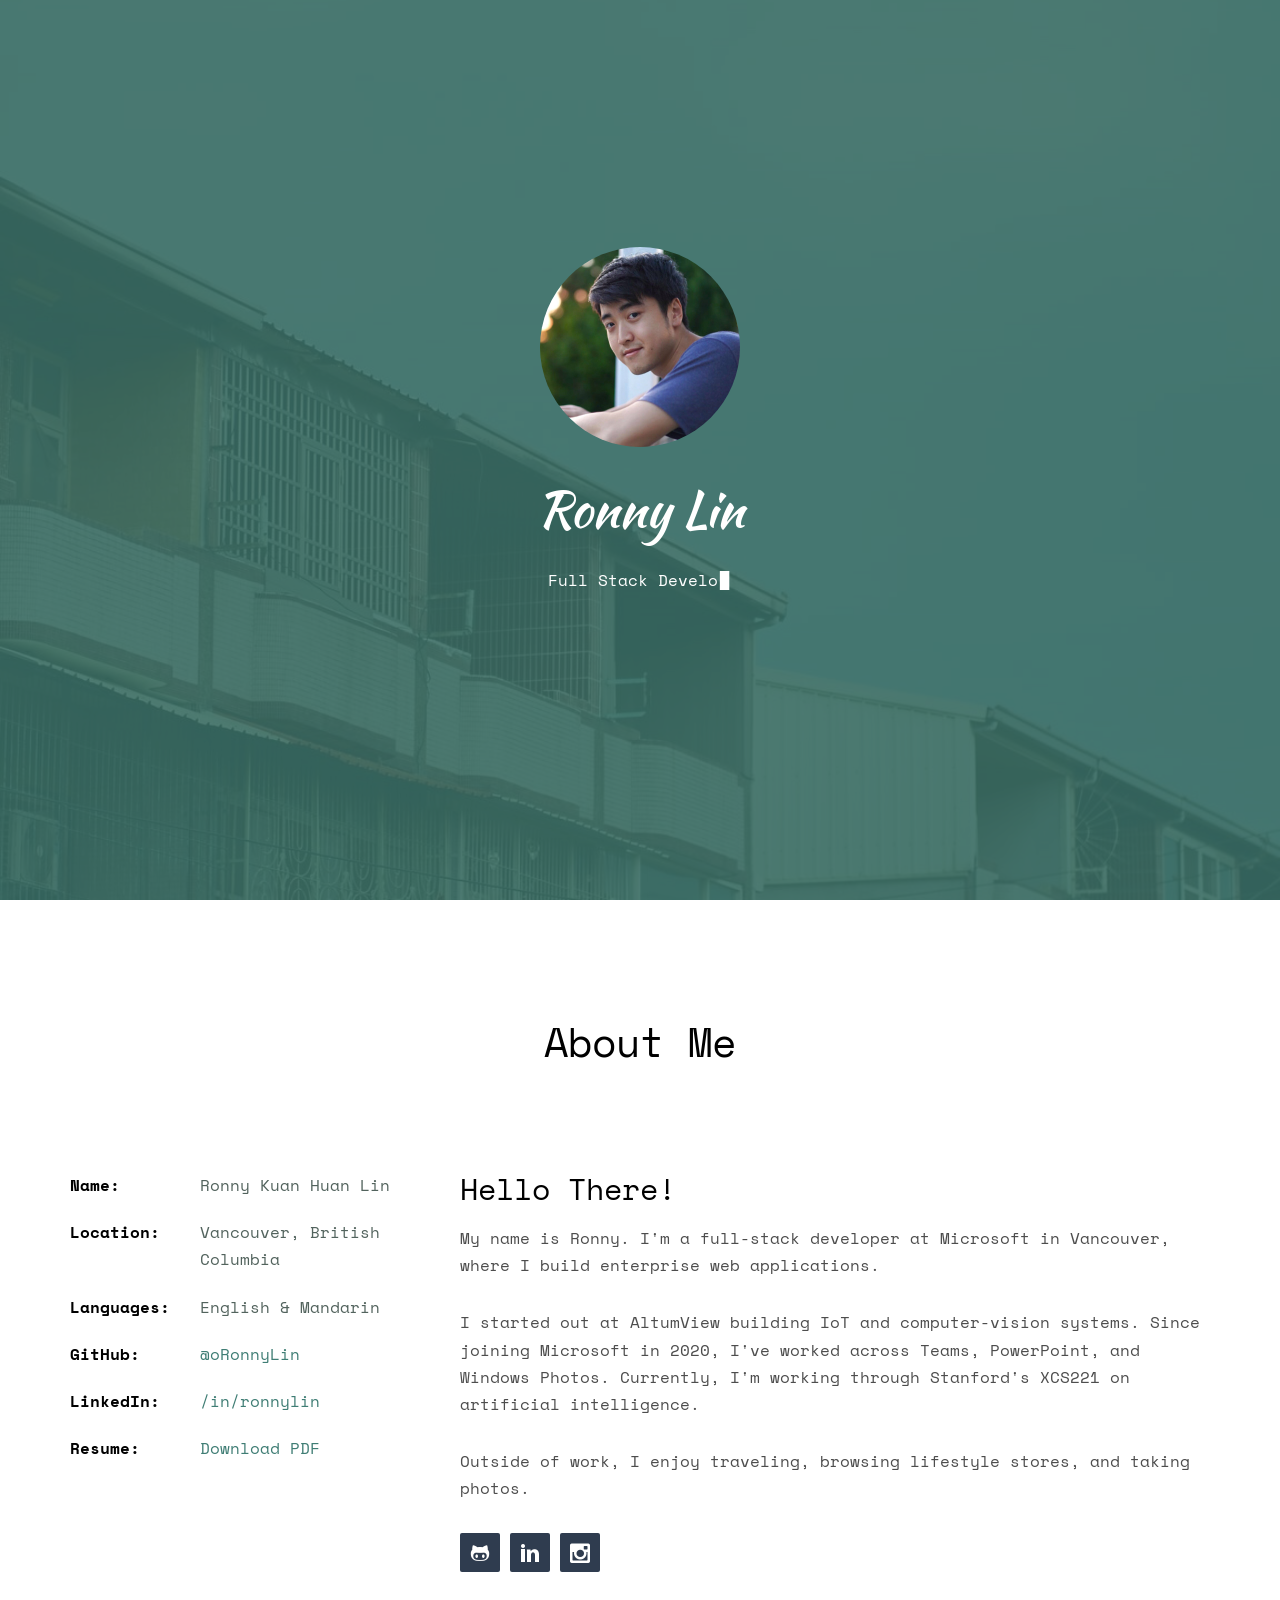
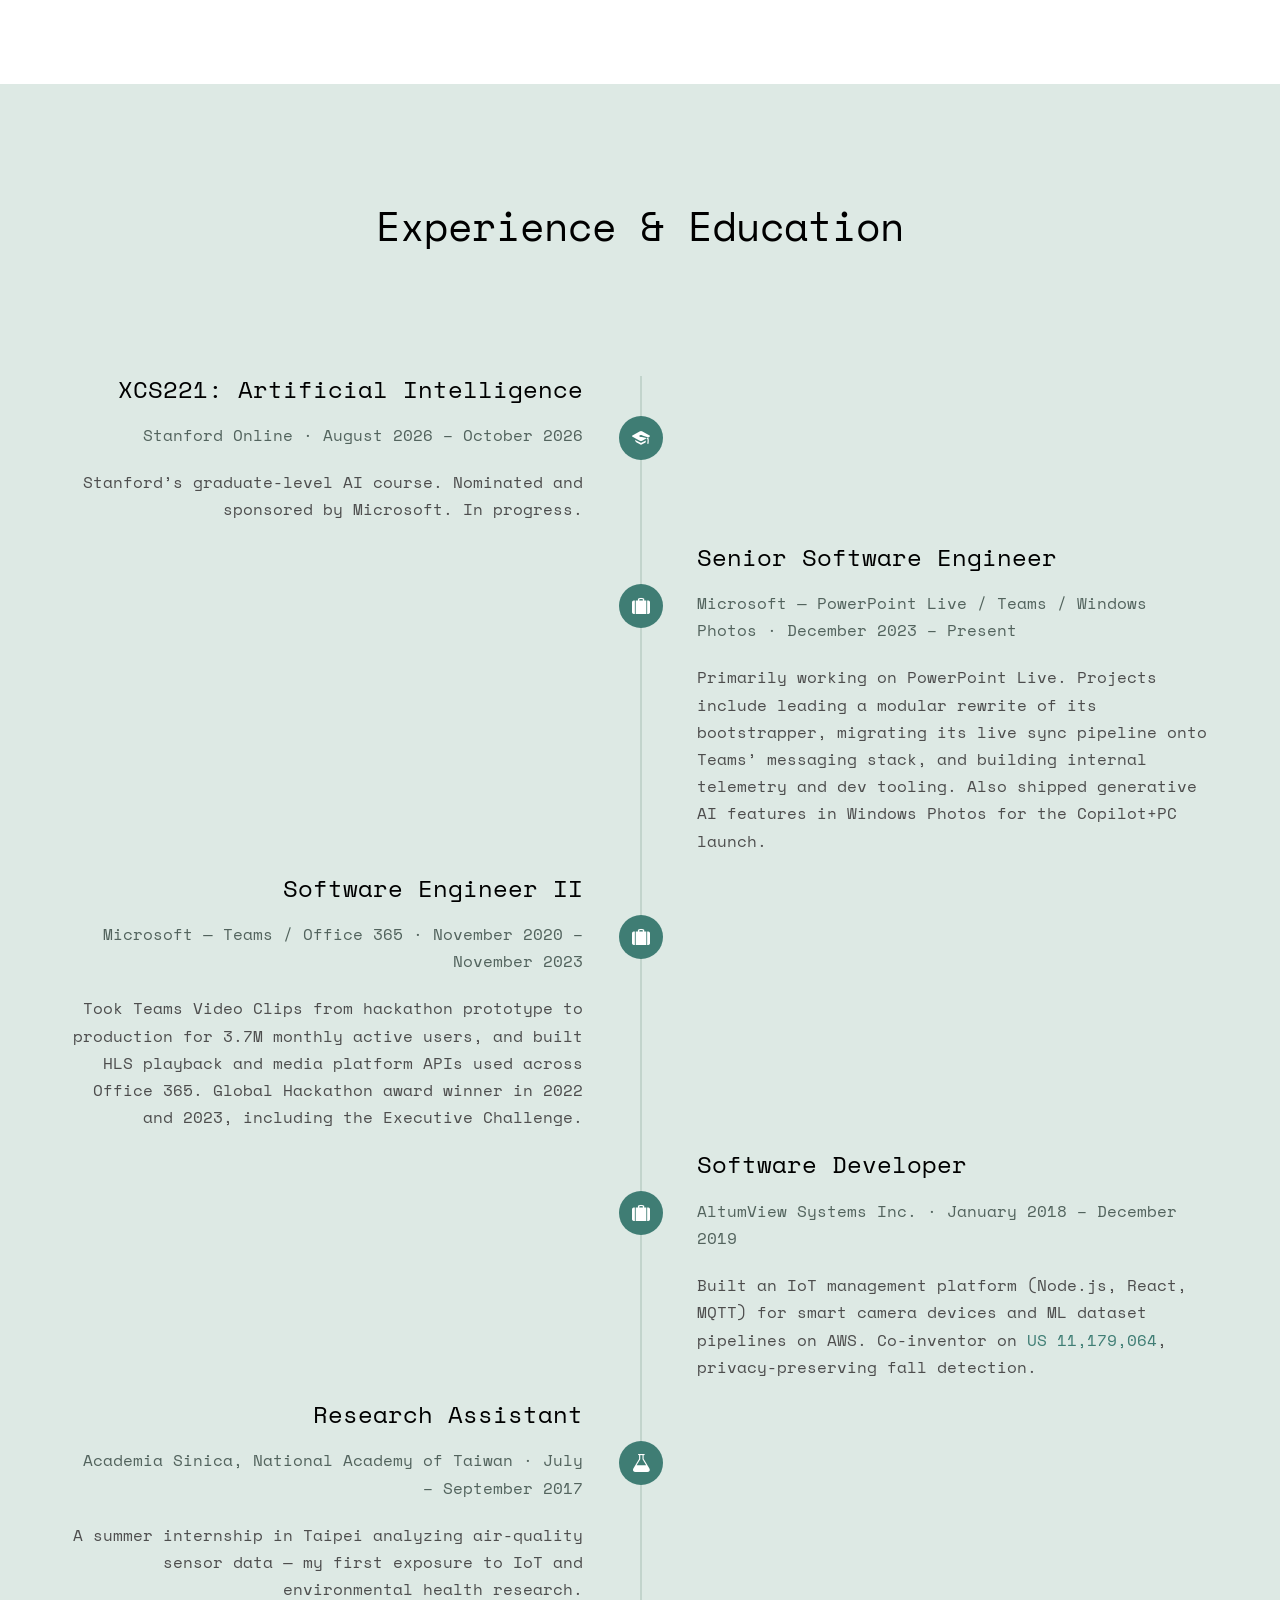
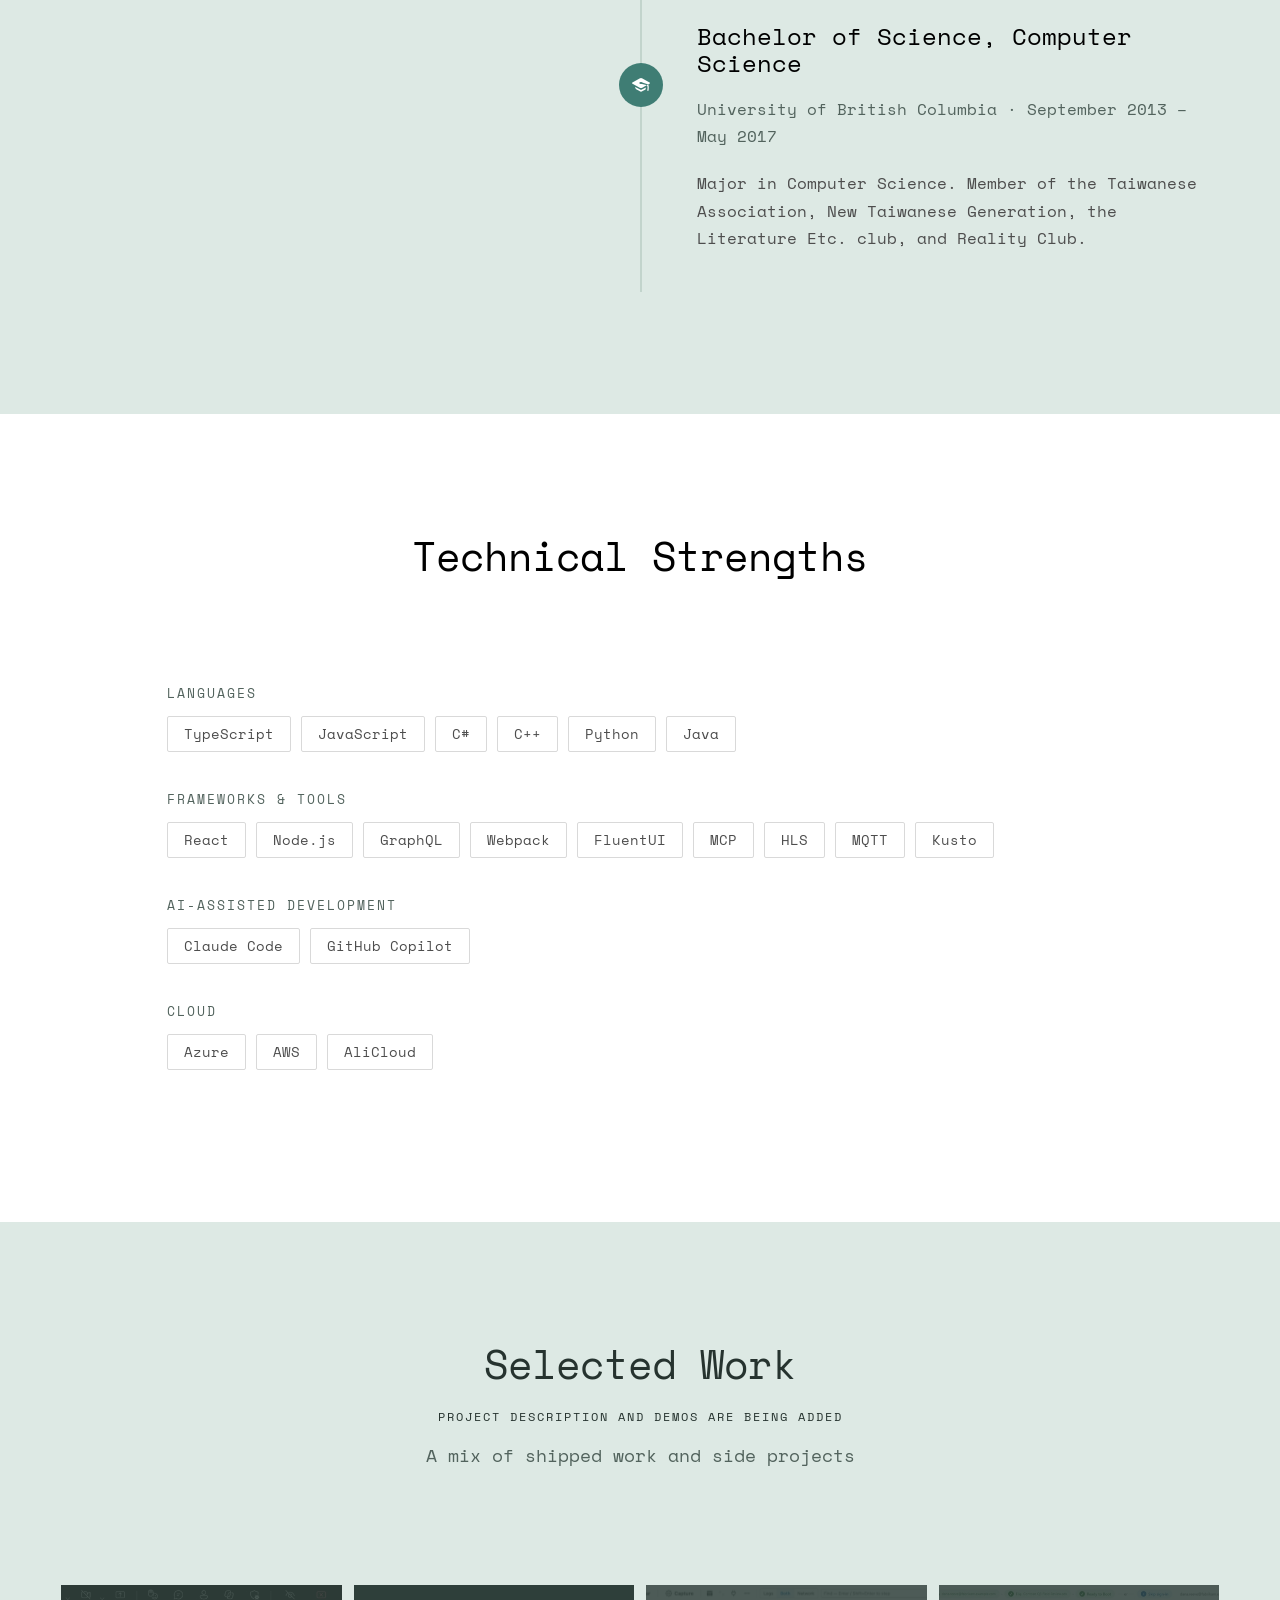
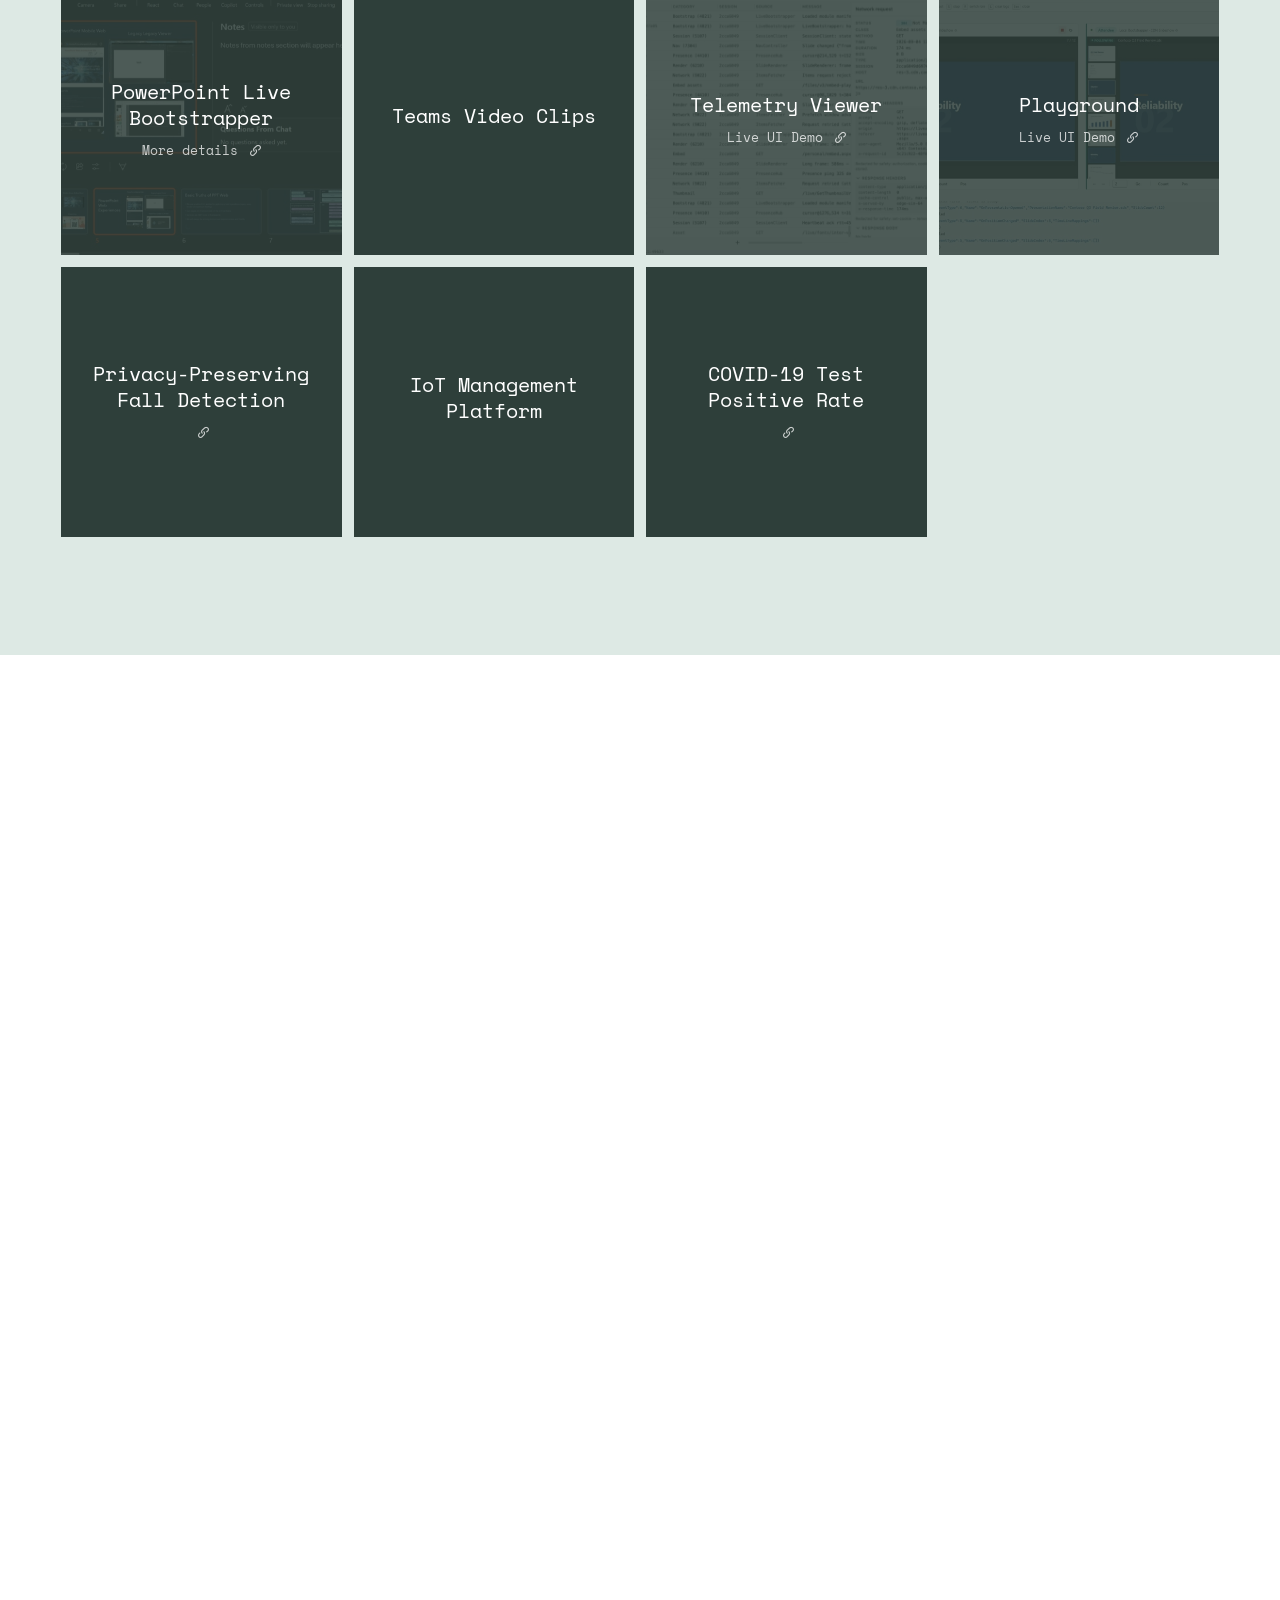
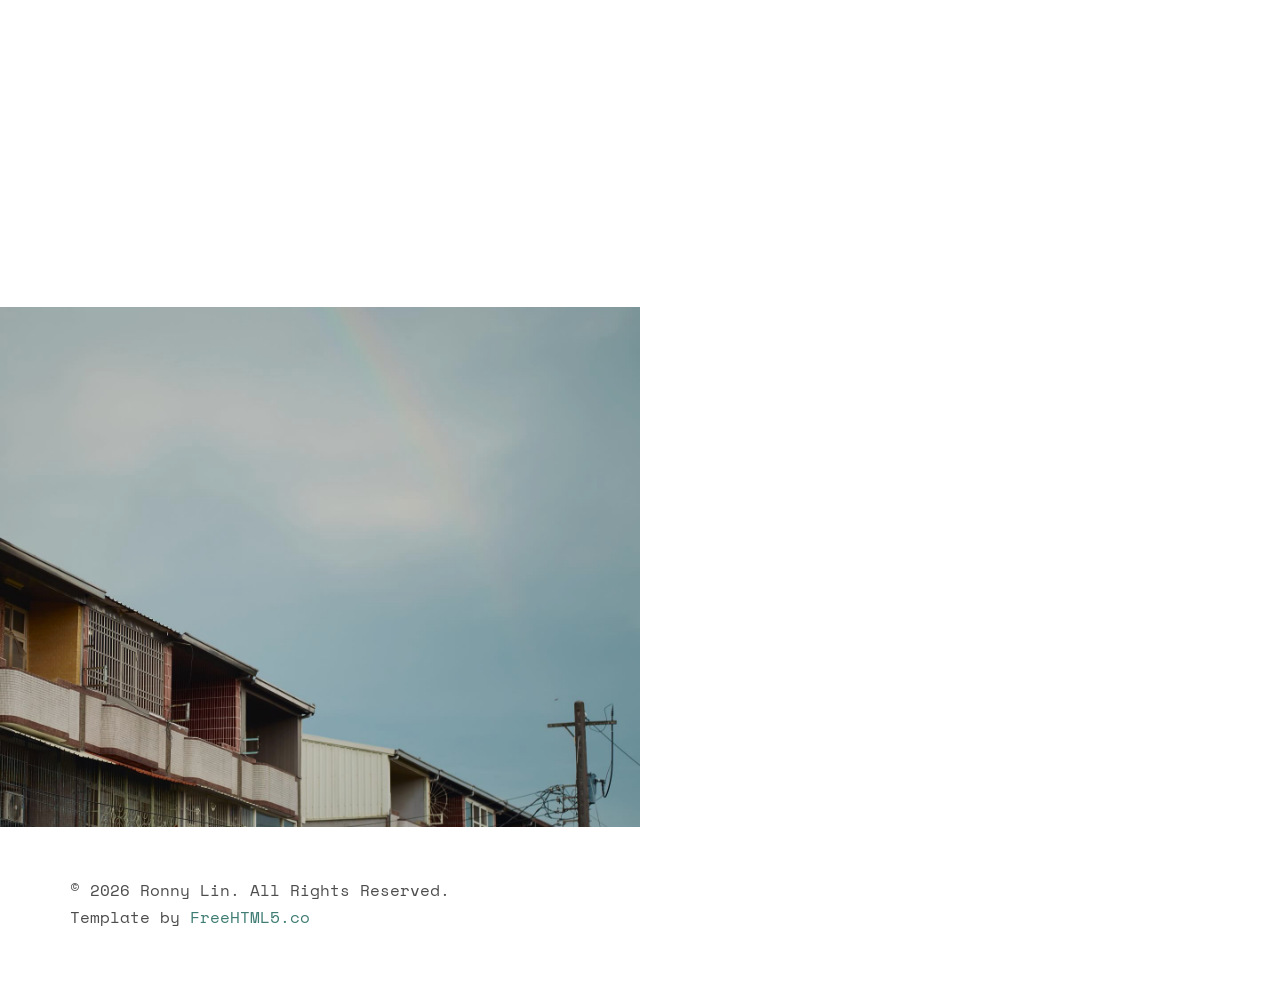
==== commit 8cbb5a1d: "Include demos and screenshots for Bootstrapper and playground." ====
--- a/index.html
+++ b/index.html
@@ -25,11 +25,11 @@
 	<link href="https://fonts.googleapis.com/css?family=Space+Mono" rel="stylesheet">
 	<link href="https://fonts.googleapis.com/css?family=Kaushan+Script" rel="stylesheet">
 
-	<link rel="stylesheet" href="css/animate.css?v=13">
-	<link rel="stylesheet" href="css/icomoon.css?v=13">
-	<link rel="stylesheet" href="css/bootstrap.css?v=13">
-	<link rel="stylesheet" href="css/style.css?v=13">
-	<link rel="stylesheet" href="css/custom.css?v=13">
+	<link rel="stylesheet" href="css/animate.css?v=20">
+	<link rel="stylesheet" href="css/icomoon.css?v=20">
+	<link rel="stylesheet" href="css/bootstrap.css?v=20">
+	<link rel="stylesheet" href="css/style.css?v=20">
+	<link rel="stylesheet" href="css/custom.css?v=20">
 
 	<script src="js/modernizr-2.6.2.min.js"></script>
 	<!--[if lt IE 9]>
@@ -247,9 +247,12 @@
 			<div class="row">
 
 				<div class="col-md-3 text-center col-padding animate-box">
-					<div class="work work--flat">
+					<div class="work work--preview work--clickable" style="background-image: url(images/powerpoint-bootstrapper.jpg);"
+						role="button" tabindex="0" data-slideshow="bootstrapper"
+						aria-label="PowerPoint Live Bootstrapper &mdash; open screenshots">
 						<div class="desc">
 							<h3>PowerPoint Live Bootstrapper</h3>
+							<span>More details <i class="icon-link2"></i></span>
 						</div>
 					</div>
 				</div>
@@ -269,11 +272,12 @@
 					</a>
 				</div>
 				<div class="col-md-3 text-center col-padding animate-box">
-					<div class="work work--flat">
+					<a href="demos/playground-demo.html" target="_blank" rel="noopener" class="work work--preview work--link" style="background-image: url(images/playground.jpg);">
 						<div class="desc">
 							<h3>Playground</h3>
-						</div>
-					</div>
+							<span>Live UI Demo <i class="icon-link2"></i></span>
+						</div>
+					</a>
 				</div>
 				<div class="col-md-3 text-center col-padding animate-box">
 					<a href="https://patents.google.com/patent/US11179064B2/en" target="_blank" rel="noopener" class="work work--flat work--link">
@@ -373,9 +377,22 @@
 
 	<div id="lightbox" role="dialog" aria-modal="true" aria-label="Photo viewer" hidden>
 		<button id="lightbox-close" type="button" aria-label="Close photo">&times;</button>
+		<button id="lightbox-prev" type="button" aria-label="Previous slide" hidden><svg width="14" height="14" viewBox="0 0 14 14" fill="none" aria-hidden="true" style="transform: scaleX(-1);"><path d="M5 3l4 4-4 4" stroke="currentColor" stroke-width="2" stroke-linecap="round" stroke-linejoin="round"/></svg></button>
+		<button id="lightbox-next" type="button" aria-label="Next slide" hidden><svg width="14" height="14" viewBox="0 0 14 14" fill="none" aria-hidden="true"><path d="M5 3l4 4-4 4" stroke="currentColor" stroke-width="2" stroke-linecap="round" stroke-linejoin="round"/></svg></button>
 		<figure>
 			<img id="lightbox-img" src="" alt="">
 			<figcaption id="lightbox-cap"></figcaption>
+			<!-- Slideshow-only caption block: one block for all slides. The
+			     paragraph text comes from the bootCaption JS constant below at
+			     open time; the links are markup, so they stay real anchors. -->
+			<figcaption id="lightbox-story" hidden>
+				<span id="lightbox-count"></span>
+				<p id="lightbox-story-text"></p>
+				<div class="lightbox-links">
+					<a href="https://techcommunity.microsoft.com/blog/microsoft365insiderblog/stay-in-sync-in-powerpoint-live/4529908" target="_blank" rel="noopener">Stay in sync in PowerPoint Live</a>
+					<a href="https://learn.microsoft.com/en-us/microsoft-365/document-collaboration-partner-program/scenarios/present?tabs=presenter" target="_blank" rel="noopener">Microsoft Learn: partner presentation scenarios</a>
+				</div>
+			</figcaption>
 		</figure>
 	</div>
 
@@ -427,22 +444,57 @@
 			stage.classList.add('hero-icons-in');
 		}
 
-		/* --- photo lightbox: fit to screen, keep aspect ratio --- */
+		/* --- photo lightbox: fit to screen, keep aspect ratio ---
+		   Two modes share one dialog. Single-image mode is the original photo
+		   behaviour, untouched: openBox(href, alt, caption). Slideshow mode
+		   (openSlideshow) adds prev/next, a counter, and a caption block that
+		   is the same for every slide. slides === null means single-image
+		   mode, so every slideshow-only control stays hidden for photos. */
 		var box = document.getElementById('lightbox');
 		var img = document.getElementById('lightbox-img');
 		var closeBtn = document.getElementById('lightbox-close');
+		var prevBtn = document.getElementById('lightbox-prev');
+		var nextBtn = document.getElementById('lightbox-next');
+		var story = document.getElementById('lightbox-story');
+		var storyText = document.getElementById('lightbox-story-text');
+		var countEl = document.getElementById('lightbox-count');
 		var lastFocus = null;
 		var cap = document.getElementById('lightbox-cap');
-		function openBox(href, alt, caption) {
-			img.src = href; img.alt = alt || '';
-			cap.textContent = caption || '';
+		var slides = null, slideIndex = 0;
+		function showDialog() {
 			box.hidden = false;
 			document.body.style.overflow = 'hidden';
 			lastFocus = document.activeElement;
 			closeBtn.focus();
 		}
+		function openBox(href, alt, caption) {
+			slides = null;
+			box.classList.remove('is-slideshow');
+			prevBtn.hidden = true; nextBtn.hidden = true; story.hidden = true;
+			img.src = href; img.alt = alt || '';
+			cap.textContent = caption || '';
+			showDialog();
+		}
+		function showSlide(i) {
+			slideIndex = (i + slides.length) % slides.length;
+			var s = slides[slideIndex];
+			img.src = s.src; img.alt = s.alt;
+			countEl.textContent = (slideIndex + 1) + ' / ' + slides.length;
+		}
+		function openSlideshow(list, text) {
+			slides = list;
+			box.classList.add('is-slideshow');
+			cap.textContent = '';
+			storyText.textContent = text || '';
+			prevBtn.hidden = false; nextBtn.hidden = false; story.hidden = false;
+			showSlide(0);
+			showDialog();
+		}
 		function closeBox() {
 			box.hidden = true; img.src = ''; cap.textContent = '';
+			slides = null;
+			box.classList.remove('is-slideshow');
+			prevBtn.hidden = true; nextBtn.hidden = true; story.hidden = true;
 			document.body.style.overflow = '';
 			if (lastFocus) lastFocus.focus();
 		}
@@ -465,10 +517,44 @@
 				if (e.key === 'Enter' || e.key === ' ') { e.preventDefault(); openPanel(); }
 			});
 		}
-		box.addEventListener('click', function (e) { if (e.target !== img) closeBox(); });
+		/* Bootstrapper tile: click or Enter/Space opens the three screenshots.
+		   Ordered as the story runs -- the boot, the booted deck, the full
+		   presenter surface the control API drives. bootCaption is the only
+		   copy of this text (the tile itself no longer carries a paragraph),
+		   so this is the place to edit it. */
+		var bootTile = document.querySelector('[data-slideshow="bootstrapper"]');
+		if (bootTile) {
+			var bootCaption = 'A client-side script that boots the PowerPoint Live iframe and exposes its control API. Rewritten on Microsoft’s modern build stack to be more observable, removing years of tech debt with a simpler architecture that showed 50% fewer errors in customer A/B tests.';
+			var bootSlides = [
+				{ src: 'images/bootstrapper-slide-1.jpg', alt: 'PowerPoint Live booting inside a Teams meeting, showing the "Warming up your slides..." loading state' },
+				{ src: 'images/bootstrapper-slide-2.jpg', alt: 'The booted deck presenting in Teams, with slide navigation, thumbnail and ink controls' },
+				{ src: 'images/bootstrapper-slide-3.jpg', alt: 'Full presenter view: current slide, speaker notes, questions from chat, and the slide filmstrip' }
+			];
+			var openBoot = function () {
+				openSlideshow(bootSlides, bootCaption);
+			};
+			bootTile.addEventListener('click', openBoot);
+			bootTile.addEventListener('keydown', function (e) {
+				if (e.key === 'Enter' || e.key === ' ') { e.preventDefault(); openBoot(); }
+			});
+		}
+		prevBtn.addEventListener('click', function () { if (slides) showSlide(slideIndex - 1); });
+		nextBtn.addEventListener('click', function () { if (slides) showSlide(slideIndex + 1); });
+		/* Backdrop click still closes. The guard exempts the slideshow controls
+		   and the caption block so its links stay clickable; in photo mode
+		   those elements are hidden, so the behaviour is byte-for-byte the old
+		   "anything but the image closes it". */
+		box.addEventListener('click', function (e) {
+			if (e.target.closest && e.target.closest('#lightbox-story, #lightbox-prev, #lightbox-next')) return;
+			if (e.target !== img) closeBox();
+		});
 		closeBtn.addEventListener('click', closeBox);
 		document.addEventListener('keydown', function (e) {
-			if (e.key === 'Escape' && !box.hidden) closeBox();
+			if (box.hidden) return;
+			if (e.key === 'Escape') { closeBox(); return; }
+			if (!slides) return;
+			if (e.key === 'ArrowLeft') { e.preventDefault(); showSlide(slideIndex - 1); }
+			if (e.key === 'ArrowRight') { e.preventDefault(); showSlide(slideIndex + 1); }
 		});
 	})();
 	</script>
--- a/css/custom.css
+++ b/css/custom.css
@@ -234,7 +234,22 @@
 	position: absolute;
 	inset: 0;
 	background: var(--tile-overlay);
+	transition: background .25s ease;
 	z-index: 1;
+}
+
+/* Hover/focus cue for preview tiles: deepen the scrim instead of the old
+   background-color swap, since background-image now belongs to the tile
+   itself (inline) rather than the tile getting a flat color. Contrast only
+   improves as the scrim darkens past --tile-overlay's .85 alpha (see the
+   contrast note above), so no new contrast math is needed. Covers both the
+   linked tiles (a.work--link) and the button tile (.work--clickable, the
+   PowerPoint Live Bootstrapper) so all three preview tiles match. */
+a.work--link:hover::before,
+a.work--link:focus::before,
+.work--clickable:hover::before,
+.work--clickable:focus::before {
+	background: rgba(46, 63, 58, .92); /* --tile-overlay's rgb, deeper alpha */
 }
 
 .work--preview .desc {
@@ -264,14 +279,35 @@
 	font-size: 11px;
 }
 
-/* Only the tiles that actually go somewhere get a hover affordance. */
+/* --- Work tile that acts as a button ---------------------------------------
+   .work--clickable: for a tile that isn't a link but still does something on
+   click (role="button" in the markup) -- currently the PowerPoint Live
+   Bootstrapper tile, which opens a screenshot lightbox. Gives it the same
+   pointer/focus affordance a.work--link gets below, since a plain div
+   otherwise looks inert. */
+
+.work--clickable {
+	cursor: pointer;
+}
+
+.work--clickable:focus-visible {
+	outline: 2px solid #fff;
+	outline-offset: -4px;
+}
+
+/* Only the tiles that actually go somewhere get a hover affordance.
+   background-color, not the background shorthand: a shorthand here resets
+   background-size/position too, and .work--preview tiles carry their
+   screenshot via inline style="background-image: ...". The image longhand
+   survives (inline wins), but size/position fell back to auto / 0% 0% on
+   hover -- the screenshot visibly jumped to natural size, top-left. */
 a.work--link {
 	transition: background .25s ease;
 }
 
 a.work--link:hover,
 a.work--link:focus {
-	background: #3B5049;
+	background-color: #3B5049;
 }
 
 a.work--link:focus {
@@ -597,6 +633,9 @@
 	right: 18px;
 	width: 44px;
 	height: 44px;
+	display: flex;
+	align-items: center;
+	justify-content: center;
 	border: 0;
 	border-radius: 50%;
 	background: rgba(255, 255, 255, .12);
@@ -685,6 +724,145 @@
 	display: none;
 }
 
+/* --- Lightbox slideshow mode ----------------------------------------------
+   The same dialog, with prev/next, a counter, and a caption block that stays
+   the same across slides. Everything here is scoped to .is-slideshow or to
+   ids that are [hidden] in photo mode, so opening a photo renders exactly as
+   before.
+
+   Contrast, worst case (the backdrop rgba(16,24,22,.94) composited over a
+   pure white page underneath):
+     R: 16*.94 + 255*.06 = 30.34 -> 30
+     G: 24*.94 + 255*.06 = 37.86 -> 38
+     B: 22*.94 + 255*.06 = 35.98 -> 36
+   effective backdrop rgb(30, 38, 36). On that:
+     links, #8FD3C7 (a light tint of --accent) ......... 9.07:1
+     description, rgba(255,255,255,.85) .............. 11.47:1
+     counter, rgba(255,255,255,.7) .................... 8.28:1
+   All clear WCAG AA (4.5:1) and AAA (7:1). The links are underlined as well
+   as tinted, so colour is not the only cue. Note --accent itself is NOT
+   usable here: #8FD3C7 on --accent is 2.80:1, which is why link hover goes
+   to white rather than to the accent the way the close button does. */
+
+#lightbox-prev,
+#lightbox-next {
+	position: absolute;
+	top: 50%;
+	transform: translateY(-50%);
+	width: 44px;
+	height: 44px;
+	display: flex;
+	align-items: center;
+	justify-content: center;
+	border: 0;
+	border-radius: 50%;
+	background: rgba(255, 255, 255, .12);
+	color: #fff;
+	font-family: "Space Mono", Menlo, Consolas, monospace;
+	font-size: 24px;
+	line-height: 1;
+	cursor: pointer;
+	z-index: 2;
+}
+
+#lightbox-prev { left: 18px; }
+#lightbox-next { right: 18px; }
+
+#lightbox-prev[hidden],
+#lightbox-next[hidden],
+#lightbox-story[hidden] {
+	display: none;
+}
+
+#lightbox-prev:hover,
+#lightbox-prev:focus-visible,
+#lightbox-next:hover,
+#lightbox-next:focus-visible {
+	background: var(--accent);
+	outline: 2px solid #fff;
+	outline-offset: 2px;
+}
+
+/* Room for the caption block under the image, and for the arrows beside it
+   rather than on top of it. */
+#lightbox.is-slideshow figure {
+	max-width: min(1000px, 82vw);
+	gap: 14px;
+}
+
+#lightbox.is-slideshow figure img {
+	max-height: 58vh;
+}
+
+/* The backdrop is cursor:zoom-out because clicking it closes; the caption
+   block is not a close target (see the guard in the inline script), so it
+   gets the ordinary cursor. */
+#lightbox-story {
+	cursor: default;
+	text-align: center;
+	max-width: 72ch;
+}
+
+#lightbox-count {
+	display: block;
+	margin-bottom: 10px;
+	font-family: "Space Mono", Menlo, Consolas, monospace;
+	font-size: 12px;
+	letter-spacing: 2px;
+	color: rgba(255, 255, 255, .7);
+}
+
+#lightbox-story p {
+	margin: 0 0 14px;
+	font-size: 14px;
+	line-height: 1.6;
+	color: rgba(255, 255, 255, .85);
+}
+
+.lightbox-links {
+	display: flex;
+	flex-wrap: wrap;
+	justify-content: center;
+	gap: 8px 22px;
+}
+
+.lightbox-links a {
+	color: #8FD3C7;
+	font-family: "Space Mono", Menlo, Consolas, monospace;
+	font-size: 12px;
+	letter-spacing: .5px;
+	text-decoration: underline;
+	cursor: pointer;
+}
+
+.lightbox-links a:hover,
+.lightbox-links a:focus-visible {
+	color: #fff;
+}
+
+@media screen and (max-width: 768px) {
+	#lightbox-prev,
+	#lightbox-next {
+		width: 38px;
+		height: 38px;
+		font-size: 20px;
+	}
+	#lightbox-prev { left: 6px; }
+	#lightbox-next { right: 6px; }
+	#lightbox.is-slideshow figure {
+		max-width: 100%;
+	}
+	#lightbox.is-slideshow figure img {
+		max-height: 40vh;
+	}
+	#lightbox.is-slideshow {
+		padding: 0 52px;
+	}
+	#lightbox-story p {
+		font-size: 13px;
+	}
+}
+
 /* --- Experience & Education on the wash ------------------------------------
    With What I Do gone, three white sections ran in a row; the timeline
    carries the wash to restore the alternation. Panels are transparent in
